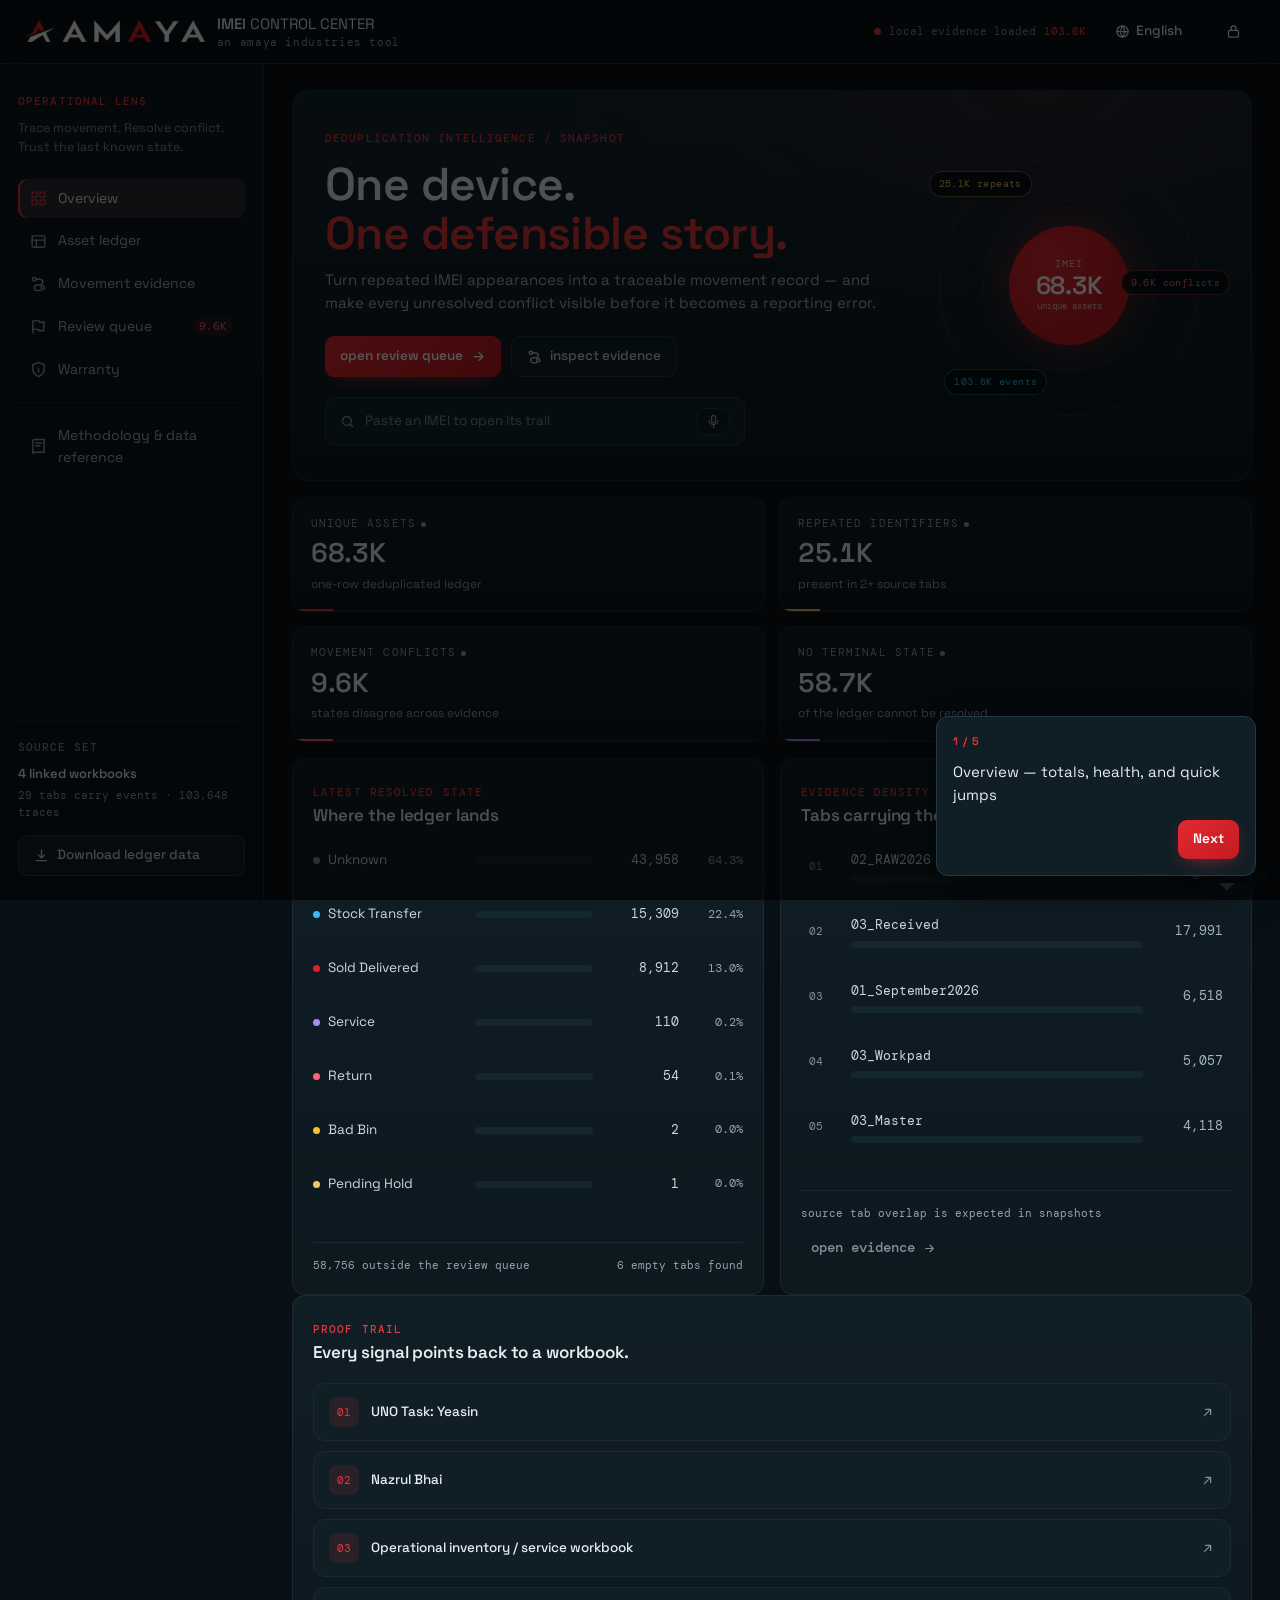
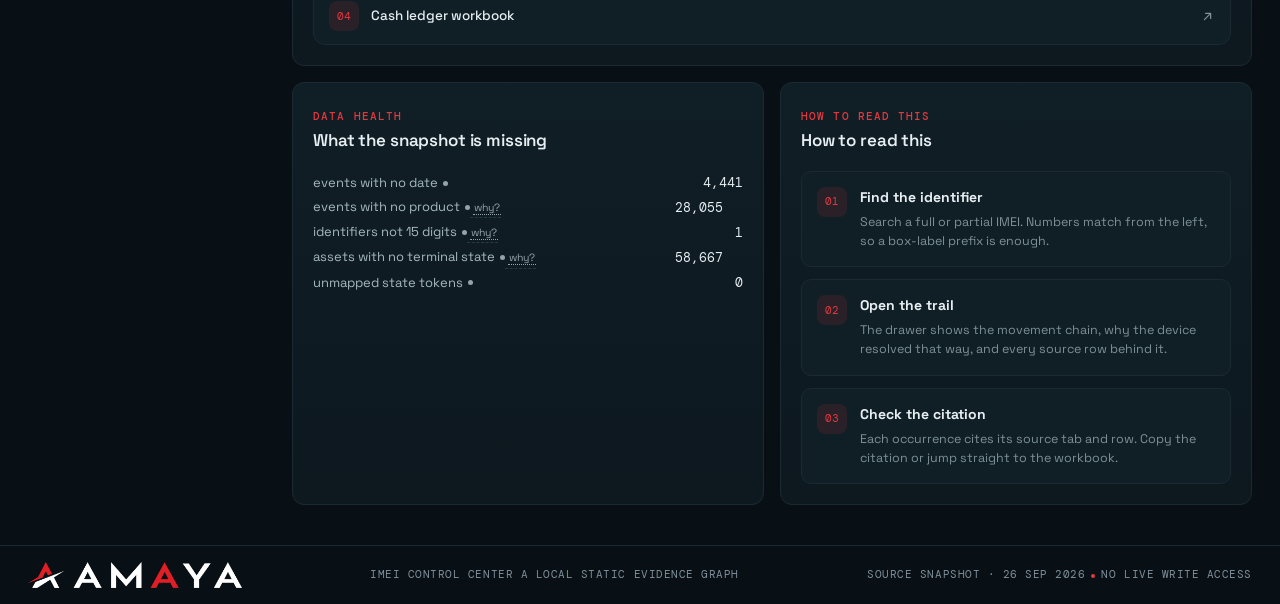
==== index.html @ cd780526 "IMEI Control Center web build (clean update)" ====
<!doctype html>
<html lang="en">
  <head>
    <!-- imei-csp: injected by scripts/inject-csp.mjs from server/header-policy.json.
         Present so hosts that cannot set response headers still enforce the policy.
         WEAKER than the header form: frame-ancestors, report-uri, sandbox are ignored in a meta tag. -->
    <meta http-equiv="Content-Security-Policy" content="default-src 'self'; img-src 'self' data:; style-src 'self' 'unsafe-inline'; script-src 'self'; connect-src 'self'; worker-src 'self'; base-uri 'none'; form-action 'none'" data-imei-csp />
    <meta charset="UTF-8" />
    <!-- No maximum-scale: pinning zoom blocks users who rely on magnification. -->
    <meta name="viewport" content="width=device-width, initial-scale=1.0" />
    <!-- The plate, not --bg: the OS chrome sits above the app, and a splash of
         the same colour as the page leaves the two regions indistinguishable. -->
    <meta name="theme-color" content="#0b0f14" />
    <meta
      name="description"
      content="AMAYA Industries IMEI Control Center: interactive IMEI deduplication, asset movement evidence, and conflict review."
    />
    <title>IMEI Control Center — AMAYA Industries</title>
    <!-- Installability (Windows/Edge/Chrome, Android/Chrome) and standalone display. -->
    <link rel="manifest" href="/manifest.webmanifest" />
    <link rel="icon" type="image/svg+xml" href="/icons/icon.svg" />
    <link rel="apple-touch-icon" href="/icons/icon-192.png" />
    <!-- Fonts are vendored, not fetched from a CDN: this app has to work with no
         network, and a request to fonts.googleapis.com on every load would tell a
         third party that a device-inventory tool was opened, and from where.
         Regenerate with `npm run fonts`. -->
    <link rel="preload" href="/fonts/space-grotesk-500-latin.woff2" as="font" type="font/woff2" crossorigin />
    <link rel="preload" href="/fonts/dm-mono-400-latin.woff2" as="font" type="font/woff2" crossorigin />
    <link rel="stylesheet" href="/fonts/fonts.css" />
    <script type="module" crossorigin src="/assets/index-DPmNGgo9.js"></script>
    <link rel="stylesheet" crossorigin href="/assets/index-P2bQqE--.css">
  </head>
  <body>
    <div id="root"></div>
  </body>
</html>
---- fonts/fonts.css ----
/* Vendored from Google Fonts by scripts/vendor-fonts.mjs. Do not edit by hand.
 * Only the latin and latin-ext subsets are kept; the source sheets also carry
 * cyrillic, greek and vietnamese cuts that this app has no text for.
 * Local so the PWA works offline and no third party sees a device-inventory
 * app being opened.
 */

@font-face {
  font-family: 'DM Mono';
  font-style: normal;
  font-weight: 400;
  font-display: swap;
  src: url('/fonts/dm-mono-400-latin-ext.woff2') format('woff2');
  unicode-range: U+0100-02BA, U+02BD-02C5, U+02C7-02CC, U+02CE-02D7, U+02DD-02FF, U+0304, U+0308, U+0329, U+1D00-1DBF, U+1E00-1E9F, U+1EF2-1EFF, U+2020, U+20A0-20AB, U+20AD-20C0, U+2113, U+2C60-2C7F, U+A720-A7FF;
}

@font-face {
  font-family: 'DM Mono';
  font-style: normal;
  font-weight: 400;
  font-display: swap;
  src: url('/fonts/dm-mono-400-latin.woff2') format('woff2');
  unicode-range: U+0000-00FF, U+0131, U+0152-0153, U+02BB-02BC, U+02C6, U+02DA, U+02DC, U+0304, U+0308, U+0329, U+2000-206F, U+20AC, U+2122, U+2191, U+2193, U+2212, U+2215, U+FEFF, U+FFFD;
}

@font-face {
  font-family: 'DM Mono';
  font-style: normal;
  font-weight: 500;
  font-display: swap;
  src: url('/fonts/dm-mono-500-latin-ext.woff2') format('woff2');
  unicode-range: U+0100-02BA, U+02BD-02C5, U+02C7-02CC, U+02CE-02D7, U+02DD-02FF, U+0304, U+0308, U+0329, U+1D00-1DBF, U+1E00-1E9F, U+1EF2-1EFF, U+2020, U+20A0-20AB, U+20AD-20C0, U+2113, U+2C60-2C7F, U+A720-A7FF;
}

@font-face {
  font-family: 'DM Mono';
  font-style: normal;
  font-weight: 500;
  font-display: swap;
  src: url('/fonts/dm-mono-500-latin.woff2') format('woff2');
  unicode-range: U+0000-00FF, U+0131, U+0152-0153, U+02BB-02BC, U+02C6, U+02DA, U+02DC, U+0304, U+0308, U+0329, U+2000-206F, U+20AC, U+2122, U+2191, U+2193, U+2212, U+2215, U+FEFF, U+FFFD;
}

@font-face {
  font-family: 'Space Grotesk';
  font-style: normal;
  font-weight: 400;
  font-display: swap;
  src: url('/fonts/space-grotesk-400-latin-ext.woff2') format('woff2');
  unicode-range: U+0100-02BA, U+02BD-02C5, U+02C7-02CC, U+02CE-02D7, U+02DD-02FF, U+0304, U+0308, U+0329, U+1D00-1DBF, U+1E00-1E9F, U+1EF2-1EFF, U+2020, U+20A0-20AB, U+20AD-20C0, U+2113, U+2C60-2C7F, U+A720-A7FF;
}

@font-face {
  font-family: 'Space Grotesk';
  font-style: normal;
  font-weight: 400;
  font-display: swap;
  src: url('/fonts/space-grotesk-400-latin.woff2') format('woff2');
  unicode-range: U+0000-00FF, U+0131, U+0152-0153, U+02BB-02BC, U+02C6, U+02DA, U+02DC, U+0304, U+0308, U+0329, U+2000-206F, U+20AC, U+2122, U+2191, U+2193, U+2212, U+2215, U+FEFF, U+FFFD;
}

@font-face {
  font-family: 'Space Grotesk';
  font-style: normal;
  font-weight: 500;
  font-display: swap;
  src: url('/fonts/space-grotesk-500-latin-ext.woff2') format('woff2');
  unicode-range: U+0100-02BA, U+02BD-02C5, U+02C7-02CC, U+02CE-02D7, U+02DD-02FF, U+0304, U+0308, U+0329, U+1D00-1DBF, U+1E00-1E9F, U+1EF2-1EFF, U+2020, U+20A0-20AB, U+20AD-20C0, U+2113, U+2C60-2C7F, U+A720-A7FF;
}

@font-face {
  font-family: 'Space Grotesk';
  font-style: normal;
  font-weight: 500;
  font-display: swap;
  src: url('/fonts/space-grotesk-500-latin.woff2') format('woff2');
  unicode-range: U+0000-00FF, U+0131, U+0152-0153, U+02BB-02BC, U+02C6, U+02DA, U+02DC, U+0304, U+0308, U+0329, U+2000-206F, U+20AC, U+2122, U+2191, U+2193, U+2212, U+2215, U+FEFF, U+FFFD;
}

@font-face {
  font-family: 'Space Grotesk';
  font-style: normal;
  font-weight: 600;
  font-display: swap;
  src: url('/fonts/space-grotesk-600-latin-ext.woff2') format('woff2');
  unicode-range: U+0100-02BA, U+02BD-02C5, U+02C7-02CC, U+02CE-02D7, U+02DD-02FF, U+0304, U+0308, U+0329, U+1D00-1DBF, U+1E00-1E9F, U+1EF2-1EFF, U+2020, U+20A0-20AB, U+20AD-20C0, U+2113, U+2C60-2C7F, U+A720-A7FF;
}

@font-face {
  font-family: 'Space Grotesk';
  font-style: normal;
  font-weight: 600;
  font-display: swap;
  src: url('/fonts/space-grotesk-600-latin.woff2') format('woff2');
  unicode-range: U+0000-00FF, U+0131, U+0152-0153, U+02BB-02BC, U+02C6, U+02DA, U+02DC, U+0304, U+0308, U+0329, U+2000-206F, U+20AC, U+2122, U+2191, U+2193, U+2212, U+2215, U+FEFF, U+FFFD;
}

@font-face {
  font-family: 'Space Grotesk';
  font-style: normal;
  font-weight: 700;
  font-display: swap;
  src: url('/fonts/space-grotesk-700-latin-ext.woff2') format('woff2');
  unicode-range: U+0100-02BA, U+02BD-02C5, U+02C7-02CC, U+02CE-02D7, U+02DD-02FF, U+0304, U+0308, U+0329, U+1D00-1DBF, U+1E00-1E9F, U+1EF2-1EFF, U+2020, U+20A0-20AB, U+20AD-20C0, U+2113, U+2C60-2C7F, U+A720-A7FF;
}

@font-face {
  font-family: 'Space Grotesk';
  font-style: normal;
  font-weight: 700;
  font-display: swap;
  src: url('/fonts/space-grotesk-700-latin.woff2') format('woff2');
  unicode-range: U+0000-00FF, U+0131, U+0152-0153, U+02BB-02BC, U+02C6, U+02DA, U+02DC, U+0304, U+0308, U+0329, U+2000-206F, U+20AC, U+2122, U+2191, U+2193, U+2212, U+2215, U+FEFF, U+FFFD;
}
---- assets/index-P2bQqE--.css ----
:root{--bg: #081015;--bg-deep: #040c10;--surface: #0d181f;--surface-2: #101e25;--surface-3: #12262f;--surface-4: #142731;--surface-5: #182932;--line: #263a43;--line-soft: #1b2a32;--accent: #e4383f;--accent-fill: #e32a32;--accent-fill-deep: #c31a21;--on-accent: #ffffff;--accent-2: #38bdf8;--amber: #e9c966;--amber-hot: #fbbf24;--coral: #fb6474;--coral-soft: #e6959b;--violet: #a78bfa;--text: #e7eef2;--text-2: #cbd8de;--text-3: #a5b8c0;--text-4: #7d9098;--text-5: #93a3ad;--text-6: #7f8f9b;--radius: 12px;--radius-sm: 6px;--radius-xs: 4px;--font-sans: "Space Grotesk", ui-sans-serif, system-ui, sans-serif;--font-mono: "DM Mono", ui-monospace, "SF Mono", Menlo, Consolas, monospace;--shadow: 0 18px 50px -12px rgb(0 0 0 / .7);--ease: cubic-bezier(.4, 0, .2, 1)}*,*:before,*:after{box-sizing:border-box;border:0 solid;margin:0;padding:0}html{-webkit-text-size-adjust:100%;color-scheme:dark}body{min-height:100vh;background:var(--bg);color:var(--text);font-family:var(--font-sans);font-size:15px;line-height:1.55;-webkit-font-smoothing:antialiased;-webkit-tap-highlight-color:transparent}button{font:inherit;color:inherit;background:none;cursor:pointer}input,select{font:inherit;color:inherit}a{color:inherit;text-decoration:none}h1,h2,h3{font-weight:600;letter-spacing:-.008em}ul,ol{list-style:none}::selection{background:color-mix(in oklab,var(--accent) 35%,transparent)}::-webkit-scrollbar{width:10px;height:10px}::-webkit-scrollbar-track{background:var(--bg-deep)}::-webkit-scrollbar-thumb{background:var(--line);border-radius:99px;border:2px solid var(--bg-deep)}::-webkit-scrollbar-thumb:hover{background:var(--text-6)}:focus-visible{outline:2px solid var(--accent);outline-offset:2px;border-radius:var(--radius-xs)}.eyebrow{font-family:var(--font-mono);font-size:11px;font-weight:500;letter-spacing:.1em;text-transform:uppercase;color:var(--accent)}.section-title{font-size:17px;font-weight:600;letter-spacing:-.008em}.mono{font-family:var(--font-mono);font-variant-numeric:tabular-nums}.num{font-family:var(--font-sans);font-weight:600;letter-spacing:-.012em;font-variant-numeric:tabular-nums}.muted{color:var(--text-4)}.dim{color:var(--text-5)}.sr-only{position:absolute;width:1px;height:1px;padding:0;margin:-1px;overflow:hidden;clip:rect(0,0,0,0);white-space:nowrap;border:0}.app-shell{display:grid;grid-template-columns:264px minmax(0,1fr);grid-template-rows:auto minmax(0,1fr) auto;grid-template-areas:"top top" "side main" "foot foot";min-height:100vh}.topbar{grid-area:top;position:sticky;top:0;z-index:40;display:flex;align-items:center;justify-content:space-between;gap:16px;height:64px;padding:0 24px;background:color-mix(in oklab,var(--bg) 88%,transparent);-webkit-backdrop-filter:blur(14px);backdrop-filter:blur(14px);border-bottom:1px solid var(--line-soft)}.brand{display:flex;align-items:center;gap:12px;text-align:left;min-width:0}.brand-logo{display:block;flex:none;height:22px;width:auto;aspect-ratio:822 / 100;object-fit:contain}.brand-text{min-width:0}.brand b{font-weight:600;letter-spacing:.01em;font-size:15px}.brand small{display:block;font-family:var(--font-mono);font-size:10.5px;letter-spacing:.06em;color:var(--text-5);text-transform:lowercase}.topbar-right{display:flex;align-items:center;gap:14px}.data-health{display:inline-flex;align-items:center;gap:8px;font-family:var(--font-mono);font-size:11px;color:var(--text-4);white-space:nowrap}.data-health b{color:var(--accent);font-weight:500}.pulse{width:7px;height:7px;border-radius:99px;background:var(--accent);box-shadow:0 0 color-mix(in oklab,var(--accent) 70%,transparent);animation:pulse 2s var(--ease) infinite}@keyframes pulse{0%{box-shadow:0 0 color-mix(in oklab,var(--accent) 60%,transparent)}70%{box-shadow:0 0 0 8px transparent}to{box-shadow:0 0 0 0 transparent}}.mobile-menu{display:none;place-items:center;width:38px;height:38px;border-radius:10px;border:1px solid var(--line);color:var(--text-2)}.sidebar{grid-area:side;display:flex;flex-direction:column;gap:22px;padding:24px 18px;border-right:1px solid var(--line-soft);background:linear-gradient(180deg,var(--surface) 0%,color-mix(in oklab,var(--bg) 60%,var(--surface)) 100%);position:sticky;top:64px;height:calc(100vh - 64px);overflow-y:auto}.sidebar-intro p{margin-top:8px;font-size:12.5px;line-height:1.5;color:var(--text-4)}.nav{display:flex;flex-direction:column;gap:3px}.nav-item{display:flex;align-items:center;gap:11px;width:100%;padding:9px 12px;border-radius:9px;color:var(--text-3);font-size:14px;text-align:left;transition:background .15s var(--ease),color .15s var(--ease)}.nav-item:hover{background:var(--surface-3);color:var(--text)}.nav-item.active{background:color-mix(in oklab,var(--accent) 12%,var(--surface-3));color:var(--text);box-shadow:inset 2px 0 0 var(--accent)}.nav-item svg{flex:none;color:var(--text-5)}.nav-item.active svg{color:var(--accent)}.nav-item em{margin-left:auto;font-family:var(--font-mono);font-style:normal;font-size:11px;color:var(--coral);background:color-mix(in oklab,var(--coral) 16%,var(--bg-deep));padding:1px 6px;border-radius:99px}.sidebar-bottom{margin-top:auto;display:flex;flex-direction:column;gap:14px;padding-top:18px;border-top:1px solid var(--line-soft)}.sidebar-bottom h4{font-family:var(--font-mono);font-size:10.5px;font-weight:500;letter-spacing:.1em;text-transform:uppercase;color:var(--text-6);margin-bottom:8px}.sidebar-bottom strong{display:block;font-size:13px;font-weight:600}.sidebar-bottom p{font-family:var(--font-mono);font-size:11px;color:var(--text-5);margin-top:3px}.main{grid-area:main;min-width:0;padding:26px 28px 40px}.app-footer{grid-area:foot;display:flex;flex-wrap:wrap;gap:6px 18px;align-items:center;justify-content:space-between;padding:16px 28px;border-top:1px solid var(--line-soft);font-family:var(--font-mono);font-size:10.5px;letter-spacing:.05em;text-transform:uppercase;color:var(--text-6)}.footer-logo{display:block;flex:none;height:26px;width:auto;aspect-ratio:822 / 100;object-fit:contain}.footer-line{white-space:nowrap}.footer-dim{color:var(--text-6)}.footer-dot{display:inline-block;width:4px;height:4px;border-radius:99px;background:var(--accent);margin:0 6px;vertical-align:middle}.panel{background:linear-gradient(180deg,var(--surface-2),var(--surface));border:1px solid var(--line-soft);border-radius:var(--radius);padding:20px}.panel-heading{display:flex;align-items:flex-start;justify-content:space-between;gap:16px;margin-bottom:18px}.panel-foot{display:flex;flex-wrap:wrap;align-items:center;justify-content:space-between;gap:10px;margin-top:18px;padding-top:14px;border-top:1px solid var(--line-soft);font-family:var(--font-mono);font-size:11px;color:var(--text-5)}.btn{display:inline-flex;align-items:center;gap:8px;padding:9px 15px;border-radius:9px;font-size:13.5px;font-weight:500;white-space:nowrap;transition:all .15s var(--ease)}.btn-primary{background:linear-gradient(140deg,var(--accent-fill),var(--accent-fill-deep));color:var(--on-accent);font-weight:600;box-shadow:0 6px 20px -8px color-mix(in oklab,var(--accent) 70%,transparent)}.btn-primary:hover{filter:brightness(1.08);transform:translateY(-1px)}.btn-outline{border:1px solid var(--line);background:color-mix(in oklab,var(--surface-3) 70%,transparent);color:var(--text-2)}.btn-outline:hover{border-color:color-mix(in oklab,var(--accent) 45%,var(--line));color:var(--text)}.btn-quiet{color:var(--text-4);padding:6px 10px}.btn-quiet:hover{color:var(--accent);background:var(--surface-3)}.btn:disabled{opacity:.4;cursor:not-allowed;transform:none}.icon-button{display:grid;place-items:center;width:32px;height:32px;border-radius:8px;border:1px solid var(--line-soft);color:var(--text-4);transition:all .15s var(--ease)}.icon-button:hover{color:var(--accent);border-color:var(--line);background:var(--surface-3)}.status-badge{--badge-color: var(--text-4);display:inline-flex;align-items:center;gap:6px;padding:3px 9px;border-radius:99px;font-size:12px;font-weight:500;color:var(--badge-color);background:color-mix(in oklab,var(--badge-color) 13%,transparent);border:1px solid color-mix(in oklab,var(--badge-color) 26%,transparent);white-space:nowrap}.status-badge i{width:6px;height:6px;border-radius:99px;background:currentColor;flex:none}.status-small{font-size:11px;padding:2px 7px}.flag{display:inline-flex;align-items:center;gap:5px;padding:2px 7px;border-radius:var(--radius-xs);font-family:var(--font-mono);font-size:10px;letter-spacing:.06em;text-transform:uppercase;white-space:nowrap}.flag-clean{color:var(--accent);background:color-mix(in oklab,var(--accent) 12%,transparent)}.flag-conflict{color:var(--coral);background:color-mix(in oklab,var(--coral) 14%,transparent)}.flag-review{color:var(--amber);background:color-mix(in oklab,var(--amber) 14%,transparent)}.flag-undated{color:var(--text-5);background:color-mix(in oklab,var(--text-5) 14%,transparent)}.hero-panel{position:relative;display:grid;grid-template-columns:minmax(0,1fr) 300px;gap:30px;align-items:center;padding:34px 32px;border:1px solid var(--line-soft);border-radius:16px;background:radial-gradient(700px 300px at 78% 0%,color-mix(in oklab,var(--accent) 11%,transparent),transparent 70%),linear-gradient(180deg,var(--surface-3),var(--surface));overflow:hidden}.hero-copy h1{margin:12px 0 10px;font-size:clamp(30px,4.4vw,46px);line-height:1.06;font-weight:600;letter-spacing:-.012em}.hero-copy h1 em{display:block;font-style:normal;color:var(--accent)}.hero-copy p{max-width:56ch;color:var(--text-3);font-size:15px}.hero-actions{display:flex;flex-wrap:wrap;gap:10px;margin-top:22px}.hero-orbit{position:relative;display:grid;place-items:center;width:100%;max-width:260px;aspect-ratio:1;margin-inline:auto}.orbit-ring{position:absolute;border:1px solid color-mix(in oklab,var(--accent) 22%,transparent);border-radius:50%}.ring-one{inset:0}.ring-two{inset:17%;border-style:dashed;border-color:color-mix(in oklab,var(--accent-2) 20%,transparent);animation:spin 44s linear infinite}.ring-three{inset:33%;border-color:color-mix(in oklab,var(--accent) 32%,transparent)}@keyframes spin{to{transform:rotate(360deg)}}.orbit-core{position:relative;display:grid;place-items:center;align-content:center;gap:2px;width:46%;aspect-ratio:1;border-radius:50%;background:radial-gradient(circle at 32% 28%,var(--accent-fill),var(--accent-fill-deep) 70%);color:var(--on-accent);text-align:center;box-shadow:0 0 46px -6px color-mix(in oklab,var(--accent) 62%,transparent)}.orbit-core span{font-family:var(--font-mono);font-size:9.5px;letter-spacing:.12em;opacity:.75}.orbit-core b{font-size:clamp(19px,2.4vw,25px);font-weight:600;letter-spacing:-.012em;line-height:1}.orbit-core i{font-family:var(--font-mono);font-style:normal;font-size:9px;opacity:.7}.orbit-tag{position:absolute;padding:4px 9px;border-radius:99px;font-family:var(--font-mono);font-size:10px;letter-spacing:.04em;background:color-mix(in oklab,var(--bg-deep) 80%,transparent);border:1px solid var(--line);color:var(--text-3);-webkit-backdrop-filter:blur(6px);backdrop-filter:blur(6px);white-space:nowrap}.tag-a{top:6%;left:-4%;border-color:color-mix(in oklab,var(--amber) 40%,transparent);color:var(--amber)}.tag-b{top:44%;right:-12%;border-color:color-mix(in oklab,var(--coral) 40%,transparent);color:var(--coral)}.tag-c{bottom:8%;left:2%;border-color:color-mix(in oklab,var(--accent-2) 40%,transparent);color:var(--accent-2)}.metric-grid{display:grid;grid-template-columns:repeat(2,minmax(0,1fr));gap:14px;margin:16px 0}@media(min-width:1400px){.metric-grid{grid-template-columns:repeat(4,minmax(0,1fr))}}.metric{position:relative;display:flex;flex-direction:column;gap:5px;padding:18px;text-align:left;border-radius:var(--radius);border:1px solid var(--line-soft);background:linear-gradient(180deg,var(--surface-2),var(--surface));overflow:hidden;transition:all .16s var(--ease)}.metric:after{content:"";position:absolute;left:0;bottom:0;height:2px;width:40px;background:var(--accent);transition:width .2s var(--ease)}.metric:hover{border-color:var(--line);transform:translateY(-2px)}.metric:hover:after{width:100%}.metric-amber:after{background:var(--amber)}.metric-coral:after{background:var(--coral)}.metric-violet:after{background:var(--violet)}.metric-label{font-family:var(--font-mono);font-size:10.5px;letter-spacing:.1em;text-transform:uppercase;color:var(--text-5)}.metric strong{font-size:27px;font-weight:600;letter-spacing:-.012em;line-height:1.2;font-variant-numeric:tabular-nums}.metric-detail{font-size:12px;color:var(--text-5)}.state-row{display:grid;grid-template-columns:150px minmax(0,1fr) 74px 52px;align-items:center;gap:12px;padding:7px 0;width:100%;text-align:left;border-radius:var(--radius-sm);transition:background .14s var(--ease)}.state-row:hover{background:var(--surface-3)}.state-name{display:flex;align-items:center;gap:8px;font-size:13.5px;color:var(--text-2)}.bar-track{height:7px;border-radius:99px;background:var(--surface-4);overflow:hidden}.bar-fill{height:100%;border-radius:99px;transition:width .45s var(--ease)}.bar-count{font-family:var(--font-mono);font-size:12.5px;text-align:right;color:var(--text-2);font-variant-numeric:tabular-nums}.bar-pct{font-family:var(--font-mono);font-size:11.5px;text-align:right;color:var(--text-5);font-variant-numeric:tabular-nums}.tab-row{display:grid;grid-template-columns:30px minmax(0,1fr) 68px;align-items:center;gap:12px;width:100%;padding:8px;border-radius:var(--radius-sm);text-align:left;transition:background .14s var(--ease)}.tab-row:hover{background:var(--surface-3)}.tab-index{font-family:var(--font-mono);font-size:11px;color:var(--text-6)}.tab-name{font-family:var(--font-mono);font-size:13px;color:var(--text-2);overflow:hidden;text-overflow:ellipsis;white-space:nowrap}.tab-count{font-family:var(--font-mono);font-size:12.5px;text-align:right;color:var(--text-3);font-variant-numeric:tabular-nums}.proof-list{display:grid;gap:10px}.proof-link{display:flex;align-items:center;gap:12px;padding:13px 15px;border-radius:var(--radius);border:1px solid var(--line-soft);background:var(--surface-2);transition:all .15s var(--ease)}.proof-link:hover{border-color:color-mix(in oklab,var(--accent) 40%,var(--line));transform:translateY(-1px)}.proof-index{display:grid;place-items:center;width:30px;height:30px;flex:none;border-radius:8px;font-family:var(--font-mono);font-size:11px;color:var(--accent);background:color-mix(in oklab,var(--accent) 12%,transparent)}.proof-link b{font-weight:500;font-size:13.5px}.proof-link svg{margin-left:auto;color:var(--text-6);flex:none}.proof-link:hover svg{color:var(--accent)}.search-box{position:relative;display:flex;align-items:center;gap:10px;padding:10px 14px;border-radius:10px;border:1px solid var(--line);background:var(--surface-3);transition:border-color .15s var(--ease)}.search-box:focus-within{border-color:color-mix(in oklab,var(--accent) 55%,var(--line));box-shadow:0 0 0 3px color-mix(in oklab,var(--accent) 12%,transparent)}.search-box svg{color:var(--text-5);flex:none}.search-box input{flex:1;min-width:0;background:none;border:none;outline:none;font-family:var(--font-mono);font-size:13.5px;letter-spacing:.04em}.search-box input::placeholder{color:var(--text-6);font-family:var(--font-sans);letter-spacing:0}.search-hint{font-family:var(--font-mono);font-size:10.5px;color:var(--text-6);white-space:nowrap}.filterbar{display:flex;flex-wrap:wrap;align-items:center;gap:8px;margin-top:12px}.toggle-filter{padding:6px 12px;border-radius:99px;border:1px solid var(--line-soft);background:var(--surface-2);font-size:12.5px;color:var(--text-4);transition:all .14s var(--ease)}.toggle-filter:hover{color:var(--text-2);border-color:var(--line)}.toggle-filter.selected{border-color:color-mix(in oklab,var(--accent) 50%,transparent);background:color-mix(in oklab,var(--accent) 12%,transparent);color:var(--accent)}.filter-select{padding:6px 10px;border-radius:99px;border:1px solid var(--line-soft);background:var(--surface-2);font-size:12.5px;color:var(--text-3);outline:none}.table-shell{border:1px solid var(--line-soft);border-radius:var(--radius);overflow:hidden;background:var(--surface)}.table-caption{display:flex;flex-wrap:wrap;align-items:center;justify-content:space-between;gap:10px;padding:14px 16px;border-bottom:1px solid var(--line-soft);background:var(--surface-2)}.table-caption b{font-size:14px;font-weight:600}.table-meta{font-family:var(--font-mono);font-size:11.5px;color:var(--text-5)}.table-scroll{max-height:620px;overflow:auto}table.data-table{width:100%;border-collapse:collapse;font-size:13px}.data-table thead th{position:sticky;top:0;z-index:2;padding:10px 14px;text-align:left;font-family:var(--font-mono);font-size:10.5px;font-weight:500;letter-spacing:.09em;text-transform:uppercase;color:var(--text-5);background:var(--surface-3);border-bottom:1px solid var(--line);white-space:nowrap}.data-table tbody tr{border-bottom:1px solid var(--line-soft);cursor:pointer;transition:background .12s var(--ease)}.data-table tbody tr:last-child{border-bottom:none}.data-table tbody tr:hover{background:var(--surface-3)}.data-table td{padding:10px 14px;vertical-align:middle;color:var(--text-3)}.imei-cell{font-family:var(--font-mono);font-size:12.5px;letter-spacing:.02em;white-space:nowrap}.imei-btn{font:inherit;letter-spacing:inherit;color:var(--accent);padding:2px 0;border-radius:var(--radius-xs)}.imei-btn:hover{text-decoration:underline;text-underline-offset:3px}.row-arrow{color:var(--text-6);transition:transform .15s var(--ease),color .15s var(--ease)}tr:hover .row-arrow{color:var(--accent);transform:translate(3px)}.empty-row td{padding:48px 20px;text-align:center}.empty-state b{display:block;font-size:15px;color:var(--text-2);margin-bottom:6px}.empty-state p{font-size:13px;color:var(--text-5);max-width:44ch;margin-inline:auto}.evidence-layout{display:grid;grid-template-columns:minmax(280px,340px) minmax(0,1fr);gap:18px;align-items:start}.evidence-results{max-height:560px;overflow-y:auto;padding:6px}.evidence-result{display:flex;align-items:center;gap:12px;width:100%;padding:10px 12px;border-radius:9px;text-align:left;transition:background .13s var(--ease)}.evidence-result:hover{background:var(--surface-3)}.evidence-result.selected{background:color-mix(in oklab,var(--accent) 11%,var(--surface-3));box-shadow:inset 2px 0 0 var(--accent)}.result-id{font-family:var(--font-mono);font-size:12.5px;color:var(--text-2)}.evidence-result.selected .result-id{color:var(--accent)}.result-meta{margin-left:auto;font-family:var(--font-mono);font-size:10.5px;color:var(--text-6);white-space:nowrap}.result-pill{display:inline-flex;align-items:center;gap:5px;padding:2px 7px;border-radius:var(--radius-xs);font-family:var(--font-mono);font-size:9.5px;letter-spacing:.05em;text-transform:uppercase}.evidence-summary{display:grid;grid-template-columns:repeat(auto-fit,minmax(120px,1fr));gap:12px;margin-bottom:18px;padding-bottom:18px;border-bottom:1px solid var(--line-soft)}.summary-cell span{display:block;font-family:var(--font-mono);font-size:10px;letter-spacing:.09em;text-transform:uppercase;color:var(--text-6);margin-bottom:3px}.summary-cell b{font-size:17px;font-weight:600;letter-spacing:-.008em}.source-strip{display:flex;flex-wrap:wrap;gap:6px}.source-chip{display:inline-flex;align-items:center;gap:6px;padding:4px 9px;border-radius:99px;border:1px solid var(--line-soft);background:var(--surface-3);font-family:var(--font-mono);font-size:11px;color:var(--text-3);transition:all .14s var(--ease)}.source-chip:hover{border-color:color-mix(in oklab,var(--accent) 45%,var(--line));color:var(--accent)}.source-chip span{color:var(--text-6)}.timeline{position:relative;display:flex;flex-direction:column;gap:2px;padding-left:26px}.timeline:before{content:"";position:absolute;left:7px;top:8px;bottom:8px;width:1px;background:linear-gradient(180deg,transparent,var(--line) 8%,var(--line) 92%,transparent)}.timeline-item{position:relative;display:grid;grid-template-columns:minmax(0,1fr) auto;gap:14px;padding:12px 14px;border-radius:10px;border:1px solid transparent;text-align:left;width:100%;transition:all .14s var(--ease)}.timeline-item:hover{background:var(--surface-3);border-color:var(--line-soft)}.timeline-item.is-undated{background:color-mix(in oklab,var(--coral) 5%,transparent)}.timeline-item.is-disagree{background:color-mix(in oklab,var(--amber) 6%,transparent)}.timeline-dot{position:absolute;left:-23px;top:17px;width:9px;height:9px;border-radius:50%;background:var(--bg);border:2px solid var(--text-6)}.timeline-dot.teal{border-color:var(--accent)}.timeline-dot.amber{border-color:var(--amber)}.timeline-dot.coral{border-color:var(--coral)}.timeline-dot.cyan{border-color:var(--accent-2)}.timeline-copy{min-width:0}.timeline-head{display:flex;flex-wrap:wrap;align-items:center;gap:8px;margin-bottom:5px}.timeline-date{font-family:var(--font-mono);font-size:12.5px;color:var(--text);font-variant-numeric:tabular-nums}.timeline-date.unknown{color:var(--coral)}.timeline-tab{font-family:var(--font-mono);font-size:11.5px;color:var(--accent-2)}.timeline-states{display:flex;flex-wrap:wrap;gap:5px;margin-bottom:5px}.timeline-model{font-size:12.5px;color:var(--text-5);overflow:hidden;text-overflow:ellipsis}.timeline-note{margin-top:6px;font-size:11.5px;color:var(--amber);display:flex;align-items:center;gap:6px}.timeline-aside{display:flex;flex-direction:column;align-items:flex-end;gap:5px;flex:none}.drawer-backdrop{position:fixed;inset:0;z-index:60;background:color-mix(in oklab,var(--bg-deep) 72%,transparent);-webkit-backdrop-filter:blur(3px);backdrop-filter:blur(3px);animation:fade .16s var(--ease)}@keyframes fade{0%{opacity:0}}.drawer{position:fixed;top:0;right:0;z-index:61;display:flex;flex-direction:column;width:min(620px,100vw);height:100vh;background:linear-gradient(180deg,var(--surface-2),var(--surface) 40%);border-left:1px solid var(--line);box-shadow:var(--shadow);animation:slide-in .22s var(--ease)}@keyframes slide-in{0%{transform:translate(24px);opacity:0}}.drawer-top{display:flex;align-items:flex-start;justify-content:space-between;gap:14px;padding:20px 22px 16px;border-bottom:1px solid var(--line-soft)}.drawer-title{display:flex;align-items:center;gap:10px;flex-wrap:wrap}.drawer-title h2{font-family:var(--font-mono);font-size:19px;font-weight:500;letter-spacing:.01em;color:var(--accent)}.drawer-sub{margin-top:6px;font-size:12.5px;color:var(--text-4)}.drawer-actions{display:flex;align-items:center;gap:6px;flex:none}.drawer-body{flex:1;overflow-y:auto;padding:20px 22px 40px}.drawer-section{margin-bottom:26px}.drawer-section>.eyebrow{display:block;margin-bottom:12px}.drawer-metrics{display:grid;grid-template-columns:repeat(auto-fit,minmax(94px,1fr));gap:10px}.drawer-metric{padding:12px 13px;border-radius:10px;border:1px solid var(--line-soft);background:var(--surface-3)}.drawer-metric span{display:block;font-family:var(--font-mono);font-size:9.5px;letter-spacing:.08em;text-transform:uppercase;color:var(--text-6);margin-bottom:3px}.drawer-metric b{font-size:16px;font-weight:600;letter-spacing:-.008em}.chain{display:flex;flex-wrap:wrap;align-items:center;gap:6px}.chain-node{padding:4px 10px;border-radius:99px;font-size:12px;font-weight:500;background:color-mix(in oklab,var(--accent) 10%,var(--surface-3));border:1px solid color-mix(in oklab,var(--accent) 22%,transparent);color:var(--text-2)}.chain-node.terminal{background:color-mix(in oklab,var(--accent-2) 10%,var(--surface-3));border-color:color-mix(in oklab,var(--accent-2) 26%,transparent);color:var(--text)}.chain-node.blocked{background:color-mix(in oklab,var(--coral) 10%,var(--surface-3));border-color:color-mix(in oklab,var(--coral) 26%,transparent);color:var(--text-2)}.chain-arrow{color:var(--text-6);font-size:12px}.interpretation-note{display:flex;gap:11px;padding:13px 15px;border-radius:10px;border:1px solid color-mix(in oklab,var(--amber) 22%,transparent);background:color-mix(in oklab,var(--amber) 7%,transparent);font-size:12.5px;line-height:1.5;color:var(--text-2)}.interpretation-note svg{flex:none;color:var(--amber);margin-top:1px}.interpretation-note.coral{border-color:color-mix(in oklab,var(--coral) 24%,transparent);background:color-mix(in oklab,var(--coral) 7%,transparent)}.interpretation-note.coral svg{color:var(--coral)}.interpretation-note.teal{border-color:color-mix(in oklab,var(--accent) 24%,transparent);background:color-mix(in oklab,var(--accent) 7%,transparent)}.interpretation-note.teal svg{color:var(--accent)}.interpretation-note b{color:var(--text)}.dashboard-grid{display:grid;grid-template-columns:repeat(auto-fit,minmax(340px,1fr));gap:16px;margin-top:16px}.method-grid{display:grid;grid-template-columns:minmax(0,1.5fr) minmax(0,1fr);gap:16px;align-items:start}.method-steps{display:grid;gap:12px;counter-reset:step}.method-step{display:grid;grid-template-columns:30px minmax(0,1fr);gap:13px;padding:15px;border-radius:10px;border:1px solid var(--line-soft);background:var(--surface-2)}.method-step:before{counter-increment:step;content:counter(step,decimal-leading-zero);display:grid;place-items:center;width:30px;height:30px;border-radius:8px;font-family:var(--font-mono);font-size:11px;color:var(--accent);background:color-mix(in oklab,var(--accent) 12%,transparent)}.method-step b{display:block;font-size:14px;margin-bottom:4px}.method-step p{font-size:12.5px;color:var(--text-4);line-height:1.55}.kv{display:grid;grid-template-columns:minmax(0,auto) minmax(0,1fr);gap:7px 16px;font-size:12.5px}.kv dt{color:var(--text-5)}.kv dd{font-family:var(--font-mono);color:var(--text-2);text-align:right}.view-head{margin-bottom:18px}.view-head h1{margin:8px 0 6px;font-size:25px;letter-spacing:-.012em}.view-head p{max-width:68ch;font-size:14px;color:var(--text-4)}.load-screen{display:grid;place-items:center;min-height:100vh;gap:18px;text-align:center;padding:30px}.loader-mark{width:46px;height:46px;border-radius:13px;background:linear-gradient(150deg,var(--accent-fill),var(--accent-fill-deep));display:grid;place-items:center;color:var(--bg-deep);animation:breathe 1.9s var(--ease) infinite}@keyframes breathe{0%,to{transform:scale(1);box-shadow:0 0 color-mix(in oklab,var(--accent) 40%,transparent)}50%{transform:scale(1.06);box-shadow:0 0 0 14px transparent}}.load-screen b{font-size:15px;font-weight:600}.load-screen p{font-family:var(--font-mono);font-size:12px;color:var(--text-5)}.load-bar{width:min(320px,70vw);height:3px;border-radius:99px;background:var(--surface-4);overflow:hidden}.load-bar i{display:block;height:100%;background:linear-gradient(90deg,var(--accent),var(--accent-2));transition:width .3s var(--ease)}.load-error{max-width:46ch;color:var(--coral);font-size:13px}@media(max-width:1200px){.hero-panel{grid-template-columns:minmax(0,1fr)}.hero-orbit{max-width:200px}.method-grid,.evidence-layout{grid-template-columns:minmax(0,1fr)}.evidence-results{max-height:300px}}@media(max-width:860px){.app-shell{grid-template-columns:minmax(0,1fr);grid-template-areas:"top" "main" "foot"}.mobile-menu{display:grid}.sidebar{position:fixed;top:64px;left:0;z-index:50;width:272px;transform:translate(-102%);transition:transform .22s var(--ease);box-shadow:var(--shadow)}.sidebar.sidebar-open{transform:none}.topbar{padding:0 16px;gap:10px}.brand small,.data-health{display:none}.main{padding:20px 16px 32px}.app-footer{padding:14px 16px}.hero-panel{padding:24px 20px}.dashboard-grid,.metric-grid{grid-template-columns:minmax(0,1fr)}.state-row{grid-template-columns:104px minmax(0,1fr) 58px}.bar-pct{display:none}.drawer{width:100vw}.drawer-body{padding:16px 16px 40px}}@media(prefers-reduced-motion:reduce){*,*:before,*:after{animation-duration:.01ms!important;animation-iteration-count:1!important;transition-duration:.01ms!important}}.app-shell[data-factor=phone]{grid-template-columns:minmax(0,1fr);grid-template-areas:"top" "main" "foot";padding-bottom:calc(64px + env(safe-area-inset-bottom,0px))}.app-shell[data-factor=tablet]{grid-template-columns:76px minmax(0,1fr)}.app-shell[data-factor=tablet] .sidebar-intro,.app-shell[data-factor=tablet] .sidebar-bottom,.app-shell[data-factor=tablet] .nav-item span:not(.sr-only){display:none}.app-shell[data-factor=tablet] .nav-item{justify-content:center;padding:12px 0}.app-shell[data-factor=tablet] .nav-item em{position:absolute;top:4px;right:8px;margin:0;font-size:9px}.app-shell[data-factor=phone] .sidebar{position:fixed;inset:0 auto 0 0;width:min(300px,86vw);z-index:60;transform:translate(-102%);transition:transform .24s var(--ease);box-shadow:var(--shadow);padding-bottom:calc(16px + env(safe-area-inset-bottom,0px))}.app-shell[data-factor=phone] .sidebar.sidebar-open{transform:translate(0)}body.nav-open:after{content:"";position:fixed;inset:0;background:#0000008c;z-index:55}.tabbar{position:fixed;left:0;right:0;bottom:0;z-index:50;display:grid;grid-template-columns:repeat(5,1fr);height:calc(60px + env(safe-area-inset-bottom,0px));padding-bottom:env(safe-area-inset-bottom,0px);background:color-mix(in oklab,var(--bg) 94%,transparent);-webkit-backdrop-filter:blur(16px);backdrop-filter:blur(16px);border-top:1px solid var(--line-soft)}.tabbar-item{display:flex;flex-direction:column;align-items:center;justify-content:center;gap:3px;font-size:10.5px;font-weight:500;letter-spacing:.01em;color:var(--text-4);transition:color .14s var(--ease);min-height:44px}.tabbar-item.active{color:var(--accent)}.tabbar-icon{position:relative;display:grid;place-items:center}.tabbar-badge{position:absolute;top:-1px;right:-5px;width:6px;height:6px;border-radius:50%;background:var(--coral)}.app-shell[data-touch=true] .btn,.app-shell[data-touch=true] .toggle-filter{min-height:40px}.app-shell[data-touch=true] .nav-item{min-height:46px}.topbar-back,.topbar-exit.armed{display:grid;place-items:center}.app-shell[data-factor=phone] .topbar-back{width:40px;height:40px;margin-left:-6px;border-radius:10px;color:var(--text-2);flex:none}.topbar-exit.armed{color:var(--amber-hot);border-color:color-mix(in oklab,var(--amber) 50%,transparent);background:color-mix(in oklab,var(--amber) 12%,transparent)}.app-shell[data-factor=phone] .topbar{padding:0 12px;gap:8px}.app-shell[data-factor=phone] .brand-mark{display:none}.nav-sep{height:1px;background:var(--line-soft);margin:10px 0}.nav-item-secondary{color:var(--text-3)}.shell-corner{position:fixed;right:14px;bottom:14px;z-index:30;pointer-events:none}.app-shell[data-factor=phone] .shell-corner{bottom:calc(68px + env(safe-area-inset-bottom,0px))}.formfactor-note{display:inline-flex;align-items:center;gap:5px;padding:3px 9px;border-radius:999px;background:color-mix(in oklab,var(--surface) 88%,transparent);border:1px solid var(--line-soft);color:var(--text-5);font-family:var(--font-mono);font-size:9.5px;letter-spacing:.09em;text-transform:uppercase;opacity:.75}.lock-screen{min-height:100vh;min-height:100dvh;display:grid;place-items:center;padding:24px 20px calc(24px + env(safe-area-inset-bottom,0px));background:radial-gradient(120% 80% at 50% -10%,color-mix(in oklab,var(--accent) 9%,transparent),transparent 60%),var(--bg)}.lock-card{width:100%;max-width:380px;display:flex;flex-direction:column;align-items:center;text-align:center}.lock-mark{display:grid;place-items:center;width:58px;height:58px;border-radius:18px;margin-bottom:18px;background:linear-gradient(150deg,var(--accent-fill),var(--accent-fill-deep));color:var(--on-accent);box-shadow:0 0 34px -6px color-mix(in oklab,var(--accent) 60%,transparent)}.lock-mark-bad{background:color-mix(in oklab,var(--coral) 22%,var(--surface));color:var(--coral);box-shadow:none}.lock-title{margin:6px 0 8px;font-size:21px;font-weight:600;letter-spacing:-.01em}.lock-body{font-size:13.5px;color:var(--text-3);line-height:1.6;max-width:34ch}.lock-fine{margin-top:18px;font-size:11.5px;line-height:1.6;color:var(--text-5);max-width:40ch}.lock-dots{display:flex;gap:9px;margin:22px 0 10px;min-height:14px;flex-wrap:wrap;justify-content:center}.lock-dots i{width:11px;height:11px;border-radius:50%;border:1.5px solid var(--line);background:transparent;transition:background .12s var(--ease),border-color .12s var(--ease),transform .12s var(--ease)}.lock-dots i.on{background:var(--accent);border-color:var(--accent);transform:scale(1.08)}.lock-meta{min-height:34px;display:grid;place-items:center;font-size:12px;text-align:center}.lock-error{display:inline-flex;align-items:center;gap:6px;color:var(--coral)}.lock-hint{color:var(--text-5)}.lock-hint.dim{opacity:.6}.lock-keys{display:grid;grid-template-columns:repeat(3,1fr);gap:10px;width:100%;max-width:264px;margin:6px 0 18px}.lock-key{height:62px;border-radius:16px;background:var(--surface-2);border:1px solid var(--line-soft);color:var(--text);font-family:var(--font-mono);font-size:22px;font-weight:500;display:grid;place-items:center;transition:background 90ms var(--ease),transform 90ms var(--ease)}.lock-key:active{background:var(--surface-4);transform:scale(.96)}.lock-key-alt{background:transparent;color:var(--text-4);font-family:var(--font-sans);font-size:12px;letter-spacing:.04em}.lock-go{width:100%;max-width:264px;height:48px;justify-content:center;gap:8px}.lock-card-shake{animation:lock-shake .4s var(--ease)}@keyframes lock-shake{0%,to{transform:translate(0)}15%{transform:translate(-9px)}30%{transform:translate(8px)}45%{transform:translate(-6px)}60%{transform:translate(4px)}75%{transform:translate(-2px)}}@media(prefers-reduced-motion:reduce){.lock-card-shake{animation:none}.app-shell[data-factor=phone] .sidebar{transition:none}}.appearance{position:relative}.theme-panel{position:absolute;right:0;top:calc(100% + 8px);z-index:70;width:min(320px,88vw);padding:14px;border-radius:var(--radius);background:var(--surface-2);border:1px solid var(--line);box-shadow:var(--shadow)}.theme-panel-head{display:flex;align-items:center;justify-content:space-between;margin-bottom:10px}.theme-grid{display:grid;gap:8px}.theme-card{display:grid;grid-template-columns:auto 1fr;grid-template-areas:"swatch label" "swatch hint";column-gap:11px;row-gap:1px;text-align:left;padding:10px 11px;border-radius:10px;border:1px solid var(--line-soft);background:var(--surface);transition:border-color .12s var(--ease),background .12s var(--ease)}.theme-card.selected{border-color:var(--accent);background:color-mix(in oklab,var(--accent) 9%,var(--surface))}.theme-card b{grid-area:label;font-size:13px;font-weight:600}.theme-card .dim{grid-area:hint;font-size:11px;line-height:1.4}.theme-swatch{grid-area:swatch;display:flex;flex-direction:column;gap:2px;justify-content:center;width:16px}.theme-swatch i{display:block;width:16px;height:9px;border-radius:3px;border:1px solid rgb(255 255 255 / .12)}.device-panel-head{display:flex;align-items:center;justify-content:space-between;margin-bottom:10px}.settings-flow{display:grid;gap:10px;margin-top:12px;max-width:320px}.exit-hint{position:absolute;left:50%;transform:translate(-50%);top:calc(100% + 8px);z-index:45;display:flex;align-items:center;gap:8px;max-width:min(520px,calc(100vw - 32px));padding:9px 14px;border-radius:999px;background:var(--surface-3);border:1px solid var(--line);box-shadow:var(--shadow);color:var(--text-3);font-size:12.5px;line-height:1.4;animation:exit-hint-in .18s var(--ease)}.exit-hint b{color:var(--text);font-weight:600}.exit-hint svg{flex:none;color:var(--amber)}@keyframes exit-hint-in{0%{opacity:0;transform:translate(-50%) translateY(-6px)}to{opacity:1;transform:translate(-50%) translateY(0)}}@media(prefers-reduced-motion:reduce){.exit-hint{animation:none}}.app-shell[data-factor=phone] .brand-logo{height:16px}.app-shell[data-factor=phone] .brand-text small{display:none}.app-shell[data-factor=phone] .brand b{font-size:13px}.app-shell[data-factor=phone] .app-footer{justify-content:center;text-align:center;padding:14px 16px 76px}.device-art-placeholder{position:relative;background:var(--surface-2);border-radius:var(--radius);overflow:hidden}.device-art-spinner{position:absolute;inset:0;display:grid;place-items:center}.device-art-spinner:after{content:"";width:28px;height:28px;border:3px solid var(--line);border-top-color:var(--accent);border-radius:50%;animation:spin 1s linear infinite}.device-art-media img,.device-art-vector{display:block;border-radius:var(--radius);background:var(--surface-2)}.device-art-vector svg{display:block;width:100%;height:auto}.device-art-grid{width:100%}.tour-overlay{position:fixed;inset:0;z-index:1999;pointer-events:none}.tour-backdrop{position:absolute;inset:0;background:#000a;pointer-events:auto}.tour-card{position:fixed;z-index:2000;max-width:320px;background:var(--surface-2);border:1px solid var(--line);border-radius:var(--radius);padding:16px;box-shadow:var(--shadow);pointer-events:auto;animation:tour-pop .2s var(--ease)}@keyframes tour-pop{0%{opacity:0;transform:scale(.96)}to{opacity:1;transform:scale(1)}}.tour-arrow{position:absolute;width:0;height:0;border:8px solid transparent}.tour-content{display:grid;gap:10px}.tour-step{font-size:11px;font-weight:600;color:var(--accent);text-transform:uppercase;letter-spacing:.08em}.tour-actions{display:flex;gap:8px;justify-content:flex-end;margin-top:4px}.tour-finish{text-align:center;padding:24px 16px}.tour-finish h3{margin:8px 0 4px}.tour-finish p{font-size:13px;color:var(--text-3);margin:0 0 16px}.tour-finish kbd{background:var(--surface-3);padding:2px 6px;border-radius:4px}.shortcuts-modal{position:fixed;inset:0;z-index:1999;display:grid;place-items:center;padding:20px;pointer-events:none}.modal-backdrop{position:absolute;inset:0;background:#000c;pointer-events:auto}.modal-card{position:relative;width:100%;max-width:420px;background:var(--surface-2);border:1px solid var(--line);border-radius:var(--radius);padding:20px;box-shadow:var(--shadow);pointer-events:auto;animation:modal-pop .2s var(--ease)}@keyframes modal-pop{0%{opacity:0;transform:translateY(8px)}to{opacity:1;transform:translateY(0)}}.modal-card header{display:flex;align-items:center;gap:10px;margin-bottom:16px}.modal-card h2{margin:0;font-size:16px}.modal-card .icon-button{margin-left:auto}.shortcuts-list{display:grid;gap:8px;max-height:60vh;overflow:auto}.shortcut-row{display:grid;grid-template-columns:auto 1fr;gap:14px;align-items:center;padding:8px 10px;background:var(--surface-3);border-radius:var(--radius-sm)}.shortcut-row dt{display:flex;gap:4px;flex-wrap:wrap;white-space:nowrap}.shortcut-row kbd{font-family:var(--font-mono);font-size:11px;background:var(--surface-4);border:1px solid var(--line);border-radius:4px;padding:2px 6px;color:var(--text-2)}.shortcut-row dd{margin:0;font-size:13px;color:var(--text-3)}.modal-card footer{display:flex;justify-content:flex-end;margin-top:16px;padding-top:16px;border-top:1px solid var(--line-soft)}@media(min-width:720px){.tour-card{right:24px;bottom:24px}.tour-arrow{right:20px;bottom:-16px;border-top-color:var(--surface-2);border-bottom:none}}@media(max-width:719px){.tour-card{left:12px;right:12px;bottom:12px;max-width:none}.tour-arrow{left:50%;top:-16px;border-bottom-color:var(--surface-2);border-top:none;transform:translate(-50%)}}.next-step-card{display:flex;align-items:flex-start;gap:12px;padding:14px 16px;background:color-mix(in oklab,var(--accent) 8%,transparent);border:1px solid color-mix(in oklab,var(--accent) 20%,transparent);border-radius:var(--radius);margin:12px 0;animation:next-step-slide .3s var(--ease)}@keyframes next-step-slide{0%{opacity:0;transform:translateY(-8px)}to{opacity:1;transform:translateY(0)}}.next-step-icon{flex-shrink:0;width:28px;height:28px;display:grid;place-items:center;background:var(--accent-fill);color:var(--on-accent);border-radius:6px}.next-step-content{flex:1;min-width:0}.next-step-label{font-weight:600;font-size:13px;color:var(--accent);margin-bottom:4px}.next-step-message{font-size:12.5px;color:var(--text-3);margin:0 0 10px;line-height:1.4}.next-step-content .btn-sm{padding:6px 12px;font-size:12px}.next-step-dismiss{flex-shrink:0;width:24px;height:24px;display:grid;place-items:center;background:transparent;border:none;color:var(--text-5);border-radius:4px;cursor:pointer}.next-step-dismiss:hover{background:var(--surface-3);color:var(--text-2)}.empty-state{text-align:center;padding:40px 20px}.empty-state b{display:block;font-size:15px;margin-bottom:8px;color:var(--text)}.empty-state p{font-size:13px;color:var(--text-4);max-width:360px;margin:0 auto}.empty-state .empty-actions{margin-top:16px;display:flex;gap:8px;justify-content:center;flex-wrap:wrap}.empty-state .btn{padding:8px 16px;font-size:13px}.proof-row{display:flex;align-items:stretch;gap:0;border:1px solid transparent;border-radius:var(--radius);transition:border-color .15s var(--ease)}.proof-row:hover{border-color:var(--line)}.proof-row .proof-link{flex:1;border:none;background:none;cursor:pointer;text-align:left}.proof-row .proof-action{margin-left:auto;font-size:11px;letter-spacing:.06em;text-transform:uppercase;color:var(--accent);opacity:0;transition:opacity .15s var(--ease)}.proof-row:hover .proof-action,.proof-row:focus-within .proof-action{opacity:1}.proof-open{display:grid;place-items:center;width:34px;color:var(--text-5);border-left:1px solid var(--line-soft)}.proof-open:hover{color:var(--accent)}.proof-hint{font-size:12px;color:var(--text-5);margin:10px 0 0}.src-backdrop{position:fixed;inset:0;background:#0000008c;z-index:2000;animation:fade-in .18s var(--ease)}@keyframes fade-in{0%{opacity:0}to{opacity:1}}.src-window{position:fixed;top:50%;left:50%;transform:translate(-50%,-50%);width:min(920px,calc(100vw - 32px));max-height:min(86vh,860px);display:flex;flex-direction:column;background:var(--surface);border:1px solid var(--line);border-radius:var(--radius);box-shadow:var(--shadow);z-index:2001;animation:modal-pop .2s var(--ease)}.src-head{display:flex;align-items:flex-start;justify-content:space-between;gap:12px;padding:18px 20px 14px;border-bottom:1px solid var(--line-soft)}.src-head h2{margin:2px 0 4px;font-size:17px}.src-sub{margin:0;font-size:12.5px;color:var(--text-4)}.src-body{flex:1;overflow:auto;padding:16px 20px;display:grid;gap:14px}.src-note{font-size:12.5px;color:var(--text-4);background:var(--surface-2);border-left:2px solid var(--line);padding:9px 12px;border-radius:0 var(--radius-sm) var(--radius-sm) 0}.src-tabs{display:flex;flex-wrap:wrap;gap:6px}.src-tab{display:grid;gap:1px;padding:7px 11px;background:var(--surface-2);border:1px solid var(--line-soft);border-radius:var(--radius-sm);cursor:pointer;text-align:left}.src-tab b{font-family:var(--font-mono);font-size:12px;font-weight:500}.src-tab span{font-size:11px;color:var(--text-5)}.src-tab:hover{border-color:var(--line)}.src-tab.selected{border-color:var(--accent);background:color-mix(in oklab,var(--accent) 12%,transparent)}.src-detail{display:grid;gap:12px}.src-foot{display:flex;align-items:center;gap:12px;flex-wrap:wrap;padding:14px 20px;border-top:1px solid var(--line-soft);background:var(--surface-2)}.src-foot-note{font-size:11.5px;color:var(--text-5);flex:1;min-width:200px}.data-table.compact{font-size:12px}.data-table.compact td,.data-table.compact th{padding:5px 9px}.ledger-manager{display:grid;gap:22px}.lm-block h4{margin:0 0 10px;font-size:12px;text-transform:uppercase;letter-spacing:.08em;color:var(--text-5);font-weight:600}.lm-kinds{display:grid;grid-template-columns:repeat(auto-fit,minmax(150px,1fr));gap:7px;margin-bottom:14px}.lm-kind{display:grid;gap:3px;padding:9px 11px;background:var(--surface-2);border:1px solid var(--line-soft);border-radius:var(--radius-sm);cursor:pointer;text-align:left}.lm-kind b{font-size:12.5px;font-weight:600}.lm-kind span{font-size:11px;color:var(--text-5);line-height:1.35}.lm-kind:hover{border-color:var(--line)}.lm-kind.selected{border-color:var(--accent);background:color-mix(in oklab,var(--accent) 10%,transparent)}.lm-scope{display:flex;align-items:center;flex-wrap:wrap;gap:5px;margin-bottom:10px}.lm-label{font-size:11px;color:var(--text-5);min-width:84px;letter-spacing:.04em;text-transform:uppercase}.lm-chip{padding:4px 9px;font-size:11.5px;background:var(--surface-2);border:1px solid var(--line-soft);border-radius:999px;cursor:pointer;color:var(--text-3)}.lm-chip:hover{border-color:var(--line);color:var(--text-2)}.lm-chip.selected{border-color:var(--accent);color:var(--accent);background:color-mix(in oklab,var(--accent) 12%,transparent)}.lm-manual{display:grid;gap:5px;margin-bottom:12px}.lm-manual textarea,.lm-manual input{width:100%;padding:8px 10px;background:var(--bg);border:1px solid var(--line);border-radius:var(--radius-sm);color:var(--text);font-family:var(--font-mono);font-size:12.5px;resize:vertical}.lm-manual-status{font-size:11.5px;color:var(--text-5)}.lm-manual-status.bad{color:var(--amber)}.lm-fine{font-size:12px;color:var(--text-5);margin:0 0 10px;line-height:1.5}.lm-file{font-size:12.5px;color:var(--text-3);width:100%}.lm-report{margin-top:12px;padding:11px 13px;border-radius:var(--radius-sm);font-size:12.5px;border:1px solid var(--line)}.lm-report.ok{border-color:color-mix(in oklab,var(--accent) 40%,transparent);background:color-mix(in oklab,var(--accent) 8%,transparent)}.lm-report.bad{border-color:color-mix(in oklab,var(--coral) 45%,transparent);background:color-mix(in oklab,var(--coral) 9%,transparent)}.lm-report ul{margin:8px 0 0;padding-left:18px;color:var(--text-3);line-height:1.5}.lm-warnings{color:var(--text-4)!important;font-size:12px}.lm-flag{display:inline-block;margin-left:7px;padding:1px 6px;font-size:10.5px;text-transform:uppercase;letter-spacing:.05em;border-radius:3px;background:var(--amber);color:#1a1206}.lm-dim{color:var(--text-5)}.lm-confirm{display:flex;align-items:center;justify-content:space-between;flex-wrap:wrap;gap:10px;margin-top:12px;padding-top:12px;border-top:1px solid var(--line-soft)}.lm-confirm div{display:flex;gap:7px}.lm-note{font-size:12.5px;color:var(--text-4);margin:0}.import-banner{display:flex;align-items:center;justify-content:space-between;flex-wrap:wrap;gap:12px;margin-top:16px;padding:12px 14px;border:1px solid var(--accent);border-radius:var(--radius);background:color-mix(in oklab,var(--accent) 9%,transparent)}.import-banner div{display:grid;gap:2px}.import-banner b{font-size:13px}.import-banner span{font-size:12px;color:var(--text-4)}:root{--dur-1: 90ms;--dur-2: .15s;--dur-3: .22s;--ease-out: cubic-bezier(.22, 1, .36, 1);--ease-in-out: cubic-bezier(.65, 0, .35, 1);--sp-1: 4px;--sp-2: 8px;--sp-3: 12px;--sp-4: 16px;--sp-5: 24px;--sp-6: 32px;--sp-7: 48px;--t-eyebrow: .6875rem;--t-body: .9375rem;--t-lead: clamp(1rem, .96rem + .2vw, 1.0625rem);--t-h2: clamp(1.125rem, 1.05rem + .35vw, 1.3125rem);--t-h1: clamp(1.5rem, 1.3rem + 1vw, 2.125rem);--t-num: clamp(1.75rem, 1.4rem + 1.6vw, 2.75rem)}@media(prefers-reduced-motion:reduce){:root{--dur-1: 0ms;--dur-2: 0ms;--dur-3: 0ms}*,*:before,*:after{animation-duration:.001ms!important;animation-iteration-count:1!important;transition-duration:.001ms!important;scroll-behavior:auto!important}}.card,.metric,.proof-row,.theme-card,.lm-kind,.src-tab{transition:transform var(--dur-2) var(--ease-out),border-color var(--dur-2) var(--ease-out),background-color var(--dur-2) var(--ease-out),box-shadow var(--dur-2) var(--ease-out)}.card:hover,.metric:hover,.proof-row:hover,.theme-card:hover,.lm-kind:hover,.src-tab:hover{border-color:var(--line);box-shadow:0 4px 18px -8px #0000008c}[data-factor=desktop] .card:hover,[data-factor=desktop] .metric:hover{transform:translateY(-1px)}.card:active,.metric:active{transform:translateY(0) scale(.996);transition-duration:var(--dur-1)}.card-link .card-go{transition:transform var(--dur-2) var(--ease-out)}.card-link:hover .card-go{transform:translate(3px)}:where(button,a,[tabindex],input,select,textarea):focus-visible{outline:2px solid var(--accent);outline-offset:2px;border-radius:var(--radius-xs)}.info-wrap{position:relative;display:inline-flex}.info-trigger{display:inline-flex;align-items:center;gap:5px;font:inherit;color:inherit;background:none;border:0;padding:0;cursor:help;text-align:start}.info-dot{width:5px;height:5px;border-radius:50%;background:var(--text-5);flex:none;transition:background-color var(--dur-2) var(--ease-out),transform var(--dur-2) var(--ease-out)}.info-trigger:hover .info-dot,.info-trigger:focus-visible .info-dot{background:var(--accent);transform:scale(1.35)}.info-tip{position:absolute;z-index:1200;width:max-content;max-width:280px;padding:9px 11px;background:var(--surface-3);color:var(--text);border:1px solid var(--line);border-radius:var(--radius-sm);box-shadow:0 10px 30px -10px #000000b3;font-size:12px;line-height:1.5;pointer-events:none;animation:tip-in var(--dur-2) var(--ease-out)}@keyframes tip-in{0%{opacity:0;transform:translateY(3px)}to{opacity:1;transform:translateY(0)}}.info-tip b{display:block;font-weight:600;margin-bottom:3px}.info-detail{display:block;color:var(--text-3)}.info-tip.side-top{bottom:calc(100% + 7px);left:50%;transform:translate(-50%)}.info-tip.side-bottom{top:calc(100% + 7px);left:50%;transform:translate(-50%)}.info-tip.side-left{right:calc(100% + 7px);top:50%;transform:translateY(-50%)}.info-tip.side-right{left:calc(100% + 7px);top:50%;transform:translateY(-50%)}.info-tip.side-top{animation-name:tip-in-top}.info-tip.side-bottom{animation-name:tip-in-bottom}@keyframes tip-in-top{0%{opacity:0;transform:translate(-50%) translateY(3px)}to{opacity:1;transform:translate(-50%) translateY(0)}}@keyframes tip-in-bottom{0%{opacity:0;transform:translate(-50%) translateY(-3px)}to{opacity:1;transform:translate(-50%) translateY(0)}}@media(pointer:coarse){.info-dot{width:7px;height:7px}.info-tip{max-width:min(74vw,280px)}}.explain-trigger{font:inherit;color:inherit;background:none;border:0;padding:0;cursor:pointer;border-bottom:1px dashed var(--line)}.explain-trigger:hover{color:var(--accent);border-bottom-color:var(--accent)}.explain-backdrop{position:fixed;inset:0;background:#0009;z-index:2100;animation:fade-in var(--dur-2) var(--ease-out)}.explain-card{position:fixed;top:50%;left:50%;transform:translate(-50%,-50%);width:min(560px,calc(100vw - 32px));max-height:80vh;overflow:auto;background:var(--surface);border:1px solid var(--line);border-radius:var(--radius);box-shadow:var(--shadow);z-index:2101;animation:modal-pop var(--dur-3) var(--ease-out)}.explain-card header{display:flex;align-items:center;justify-content:space-between;gap:12px;padding:16px 18px 12px;border-bottom:1px solid var(--line-soft);position:sticky;top:0;background:var(--surface)}.explain-card h3{margin:0;font-size:16px}.explain-body{padding:14px 18px 18px;font-size:13.5px;line-height:1.6;color:var(--text-2)}.explain-body p{margin:0 0 10px}.explain-body ul{margin:0 0 10px;padding-inline-start:18px}.explain-body li{margin-bottom:4px}.explain-body code{font-family:var(--font-mono);font-size:12px;background:var(--surface-3);padding:1px 5px;border-radius:3px}.imei-cell-wrap{position:relative;display:inline-block}.imei-btn{display:inline-flex;align-items:center;gap:5px;font-family:var(--font-mono);font-size:12.5px;color:var(--text-2);background:none;border:1px solid transparent;border-radius:var(--radius-xs);padding:2px 5px;cursor:pointer;transition:color var(--dur-2) var(--ease-out),background-color var(--dur-2) var(--ease-out),border-color var(--dur-2) var(--ease-out)}.imei-btn:hover{color:var(--accent);background:color-mix(in oklab,var(--accent) 10%,transparent);border-color:color-mix(in oklab,var(--accent) 30%,transparent)}.imei-caret{width:0;height:0;border-inline:3px solid transparent;border-top:4px solid currentColor;opacity:.5;transition:transform var(--dur-2) var(--ease-out)}.imei-cell-wrap.open .imei-caret{transform:rotate(180deg);opacity:1}.imei-pop{position:absolute;top:calc(100% + 6px);left:0;z-index:1100;width:min(460px,88vw);background:var(--surface-2);border:1px solid var(--line);border-radius:var(--radius);box-shadow:0 16px 44px -14px #000000bf;overflow:hidden;animation:pop-in var(--dur-2) var(--ease-out)}@keyframes pop-in{0%{opacity:0;transform:translateY(-4px) scale(.985)}to{opacity:1;transform:translateY(0) scale(1)}}.imei-pop-head{display:flex;align-items:flex-start;justify-content:space-between;gap:10px;padding:10px 12px;border-bottom:1px solid var(--line-soft)}.imei-pop-head div{display:grid;gap:2px;min-width:0}.imei-pop-head b{font-family:var(--font-mono);font-size:12.5px}.imei-pop-head span{font-size:11.5px;color:var(--text-4)}.imei-pop-tabs{display:flex;flex-wrap:wrap;gap:4px;padding:9px 12px;border-bottom:1px solid var(--line-soft)}.imei-pop-tab{display:inline-flex;align-items:center;gap:4px;padding:2px 7px;font-family:var(--font-mono);font-size:10.5px;background:var(--surface-3);border:1px solid var(--line-soft);border-radius:3px}.imei-pop-tab em{font-style:normal;color:var(--accent)}.imei-pop-rows{max-height:240px;overflow:auto}.imei-pop-tabname{font-family:var(--font-mono);font-size:11px;color:var(--text-2);max-width:130px;overflow:hidden;text-overflow:ellipsis;white-space:nowrap}.imei-pop-foot{display:flex;gap:6px;padding:9px 12px;border-top:1px solid var(--line-soft);background:var(--surface-3)}.btn-sm{padding:5px 10px!important;font-size:11.5px!important}.lang-picker{position:relative}.lang-trigger{gap:6px}.lang-menu{position:absolute;top:calc(100% + 6px);inset-inline-end:0;z-index:1200;min-width:190px;background:var(--surface-2);border:1px solid var(--line);border-radius:var(--radius);box-shadow:0 12px 34px -12px #000000b3;padding:5px;animation:pop-in var(--dur-2) var(--ease-out)}.lang-item{display:flex;align-items:center;justify-content:space-between;gap:10px;width:100%;padding:7px 10px;background:none;border:0;border-radius:var(--radius-sm);cursor:pointer;font-size:13px;color:var(--text-2);text-align:start;transition:background-color var(--dur-1) var(--ease-out),color var(--dur-1) var(--ease-out)}.lang-item:hover{background:var(--surface-3);color:var(--text)}.lang-item.selected{color:var(--accent);background:color-mix(in oklab,var(--accent) 10%,transparent)}.lang-item code{font-family:var(--font-mono);font-size:10.5px;color:var(--text-6)}.lang-missing{margin:6px 4px 2px;padding:7px 8px;font-size:11px;line-height:1.45;color:var(--amber);background:color-mix(in oklab,var(--amber) 10%,transparent);border-radius:var(--radius-xs)}[dir=rtl] .tabbar,[dir=rtl] .sidebar{border-inline-end:1px solid var(--line)}[dir=rtl] .drawer{border-inline-start:1px solid var(--line)}[dir=rtl] .imei-pop{left:auto;right:0}[dir=rtl] .row-arrow,[dir=rtl] .card-go{transform:scaleX(-1)}[dir=rtl] .row-arrow:hover,[dir=rtl] .card-go:hover{transform:scaleX(-1) translate(3px)}.state-row-link,.tab-row-link{font:inherit;color:inherit;background:none;border:0;border-radius:var(--radius-sm);padding-block:4px;width:100%;text-align:start;cursor:pointer;transition:background-color var(--dur-2) var(--ease-out)}.state-row-link:hover,.tab-row-link:hover{background:color-mix(in oklab,var(--accent) 8%,transparent)}.state-row-link .row-arrow,.tab-row-link .row-arrow,.kv-row-link .row-arrow,.metric-go{opacity:0;transform:translate(-4px);transition:opacity var(--dur-2) var(--ease-out),transform var(--dur-2) var(--ease-out);display:inline-flex;align-items:center;color:var(--accent);flex:none}.state-row-link:hover .row-arrow,.state-row-link:focus-visible .row-arrow,.tab-row-link:hover .row-arrow,.tab-row-link:focus-visible .row-arrow,.kv-row-link:hover .row-arrow,.kv-row-link:focus-visible .row-arrow,.metric-link:hover .metric-go,.metric-link:focus-visible .metric-go{opacity:1;transform:translate(0)}@media(pointer:coarse){.state-row-link .row-arrow,.tab-row-link .row-arrow,.metric-go{opacity:.55;transform:none}.state-row-link:active,.tab-row-link:active,.metric-link:active{background:color-mix(in oklab,var(--accent) 14%,transparent)}}.metric-link{cursor:pointer;text-align:start;font:inherit;color:inherit}.metric-go{position:absolute;top:15px;right:15px}.kv-linked{display:block}.kv-row{display:grid;grid-template-columns:1fr auto;align-items:center;gap:12px;font:inherit;color:inherit;background:none;border:0;border-radius:var(--radius-sm);width:100%;text-align:start;padding:2px 0}.kv-row dt{font-weight:400;color:var(--text-3);font-size:13px}.kv-row dd{margin:0;font-family:var(--font-mono);font-size:13px;color:var(--text);display:inline-flex;align-items:center;gap:7px}.kv-row-link{cursor:pointer;transition:background-color var(--dur-2) var(--ease-out)}.kv-row-link:hover{background:color-mix(in oklab,var(--accent) 8%,transparent)}.split-grid{display:grid;grid-template-columns:repeat(auto-fit,minmax(260px,1fr));gap:12px}.split-card{display:grid;gap:6px;align-content:start;font:inherit;color:inherit;text-align:start;background:var(--surface-2);border:1px solid var(--line-soft);border-radius:var(--radius);padding:16px;cursor:pointer;transition:transform var(--dur-2) var(--ease-out),border-color var(--dur-2) var(--ease-out),box-shadow var(--dur-2) var(--ease-out)}.split-card:hover{border-color:color-mix(in oklab,var(--accent) 45%,transparent);box-shadow:0 8px 26px -12px #0009}.split-card:active{transform:scale(.995)}.split-count{font-family:var(--font-mono);font-size:clamp(1.5rem,1.2rem + 1.2vw,2rem);font-weight:500;line-height:1;color:var(--text);font-variant-numeric:tabular-nums}.split-label{font-size:13.5px;font-weight:600;color:var(--text-2)}.split-share{font-size:11.5px;color:var(--text-5);font-family:var(--font-mono)}.split-fix{font-size:12.5px;line-height:1.55;color:var(--text-4);margin-top:2px}.split-go{display:inline-flex;align-items:center;gap:5px;margin-top:4px;font-size:11.5px;color:var(--accent);opacity:.75;transition:opacity var(--dur-2) var(--ease-out),gap var(--dur-2) var(--ease-out)}.split-card:hover .split-go{opacity:1;gap:8px}.split-note{margin:16px 0 8px;font-size:12.5px;line-height:1.55;color:var(--text-4);max-width:70ch}.string-tally{list-style:none;margin:0;padding:0;display:grid;gap:3px;max-height:260px;overflow:auto}.string-tally li{display:grid;grid-template-columns:1fr auto;align-items:baseline;gap:14px;padding:5px 9px;background:var(--surface-2);border:1px solid var(--line-soft);border-radius:var(--radius-xs)}.string-tally code{font-family:var(--font-mono);font-size:11.5px;color:var(--text-3);overflow:hidden;text-overflow:ellipsis;white-space:nowrap}.string-tally b{font-family:var(--font-mono);font-size:11.5px;font-weight:500;color:var(--accent);font-variant-numeric:tabular-nums}.interpretation-note.link-note{font:inherit;color:inherit;text-align:start;width:100%;cursor:pointer;border:1px dashed var(--line);transition:border-color var(--dur-2) var(--ease-out),background-color var(--dur-2) var(--ease-out)}.interpretation-note.link-note:hover{border-color:var(--accent);background:color-mix(in oklab,var(--accent) 7%,transparent)}.note-go{display:inline-flex;align-items:center;gap:4px;margin-inline-start:6px;color:var(--accent);font-weight:500}.why-link{font-size:10.5px;color:var(--text-5);border-bottom:1px dotted var(--text-5);padding-inline:1px;margin-inline-start:3px;transition:color var(--dur-2) var(--ease-out),border-color var(--dur-2) var(--ease-out)}.explain-trigger:hover .why-link,.why-link:hover{color:var(--accent);border-bottom-color:var(--accent)}.kv-num-link{display:inline-flex;align-items:center;gap:7px;font:inherit;font-family:var(--font-mono);font-size:13px;color:var(--text);background:none;border:0;border-radius:var(--radius-xs);padding:2px 5px;margin:-2px -5px;cursor:pointer;font-variant-numeric:tabular-nums;transition:color var(--dur-2) var(--ease-out),background-color var(--dur-2) var(--ease-out)}.kv-num-link:hover{color:var(--accent);background:color-mix(in oklab,var(--accent) 10%,transparent)}.kv-num-link .row-arrow{opacity:0;transform:translate(-4px);transition:opacity var(--dur-2) var(--ease-out),transform var(--dur-2) var(--ease-out);display:inline-flex;color:var(--accent)}.kv-num-link:hover .row-arrow,.kv-num-link:focus-visible .row-arrow{opacity:1;transform:translate(0)}@media(pointer:coarse){.kv-num-link .row-arrow{opacity:.55;transform:none}}.split-crosslink{display:flex;align-items:center;gap:8px;width:100%;margin-top:14px;padding:11px 13px;font:inherit;font-size:12.5px;line-height:1.5;color:var(--text-3);text-align:start;background:var(--surface-2);border:1px dashed var(--line);border-radius:var(--radius-sm);cursor:pointer;transition:color var(--dur-2) var(--ease-out),border-color var(--dur-2) var(--ease-out)}.split-crosslink svg{margin-inline-start:auto;flex:none;transition:transform var(--dur-2) var(--ease-out)}.split-crosslink:hover{color:var(--text);border-color:var(--accent)}.split-crosslink:hover svg{transform:translate(3px);color:var(--accent)}.mic-button{flex:none;display:inline-flex;align-items:center;gap:6px;max-width:190px;padding:5px 8px;border:1px solid var(--line);border-radius:8px;background:var(--surface-2);color:var(--text-3);cursor:pointer;transition:color var(--dur-2) var(--ease-out),border-color var(--dur-2) var(--ease-out),background var(--dur-2) var(--ease-out)}.mic-button:hover:not(:disabled){color:var(--text);border-color:color-mix(in oklab,var(--accent) 45%,var(--line))}.mic-button:focus-visible{outline:2px solid var(--accent);outline-offset:2px}.mic-button:disabled{opacity:.5;cursor:default}.mic-button.listening{color:var(--accent);border-color:color-mix(in oklab,var(--accent) 60%,var(--line));background:color-mix(in oklab,var(--accent) 10%,var(--surface-2));animation:mic-pulse 1.4s var(--ease) infinite}.mic-interim{min-width:0;overflow:hidden;white-space:nowrap;text-overflow:ellipsis;font-size:12px;font-variant-numeric:tabular-nums}.mic-error{flex:none;max-width:190px;overflow:hidden;white-space:nowrap;text-overflow:ellipsis;font-size:11px;line-height:1.4;color:var(--coral, #fb6474);cursor:pointer}@keyframes mic-pulse{0%,to{box-shadow:0 0 color-mix(in oklab,var(--accent) 35%,transparent)}50%{box-shadow:0 0 0 4px color-mix(in oklab,var(--accent) 0%,transparent)}}@media(prefers-reduced-motion:reduce){.mic-button.listening{animation:none}}
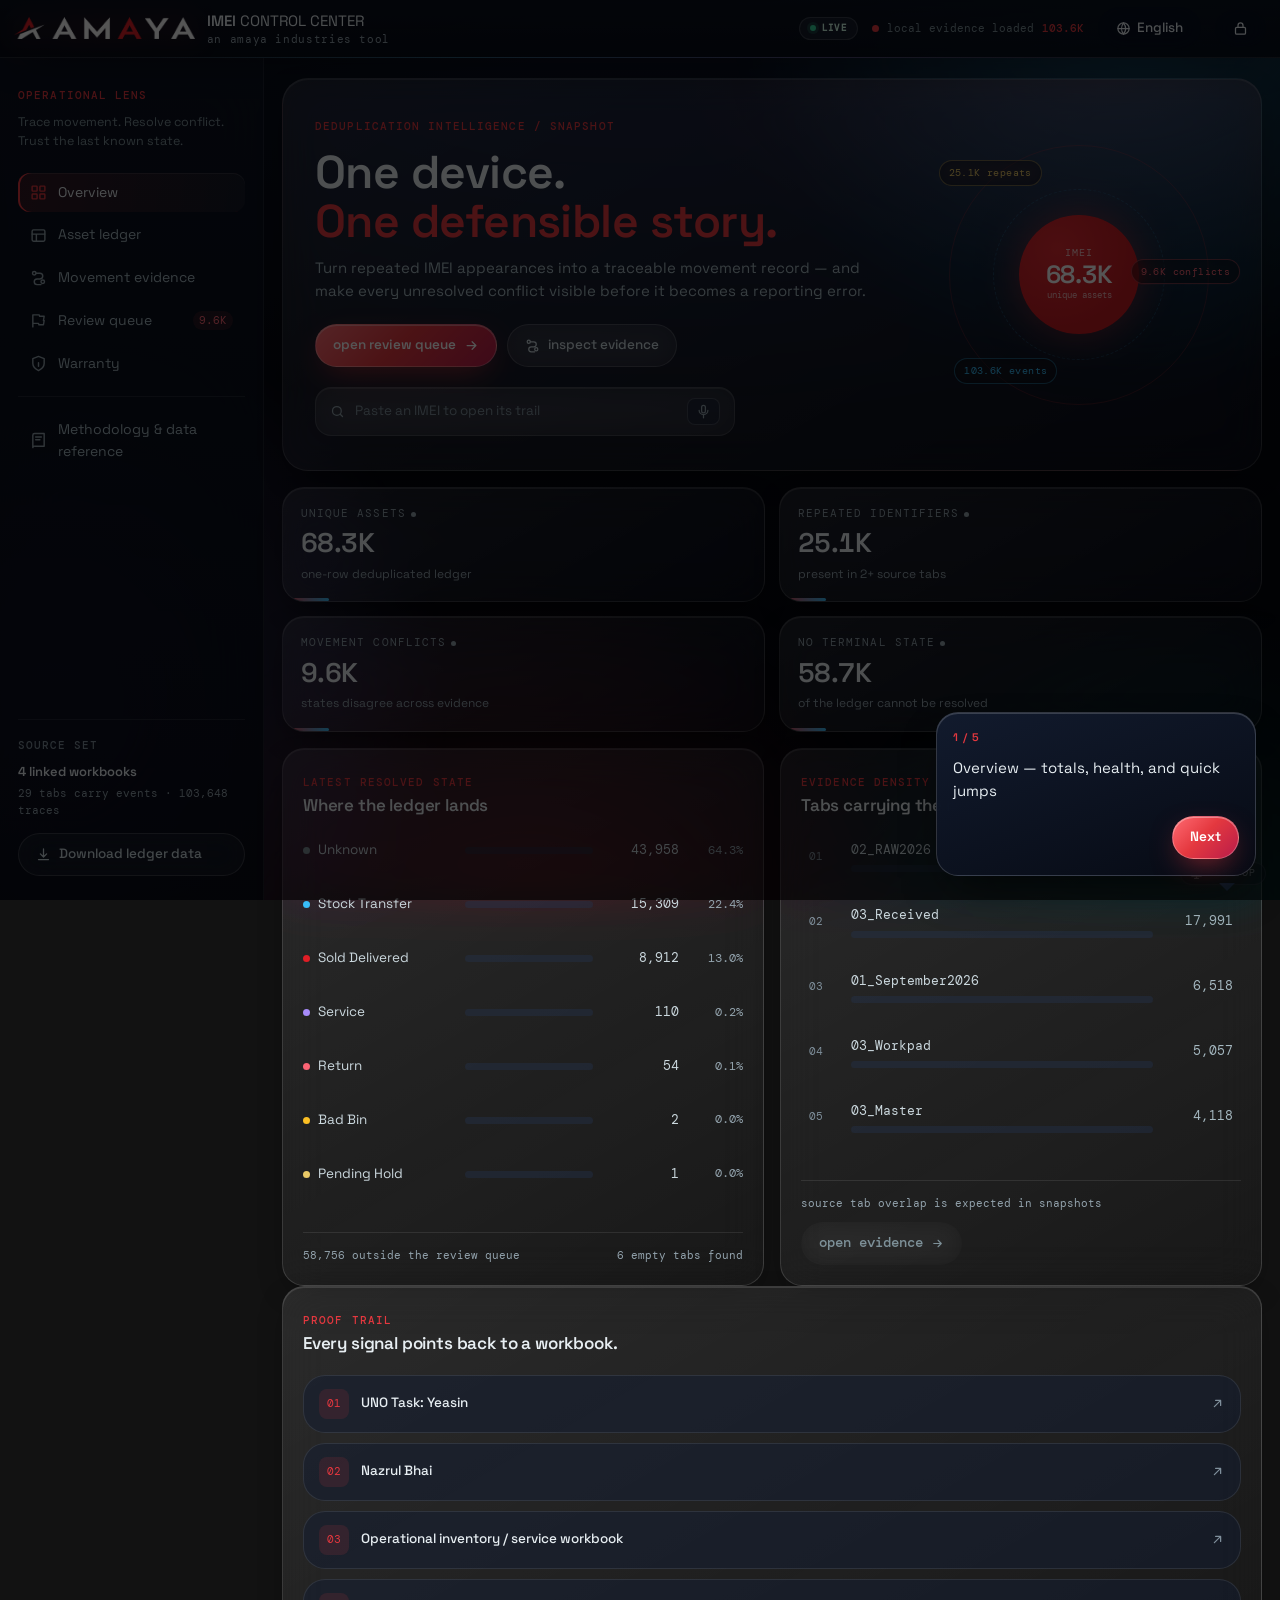
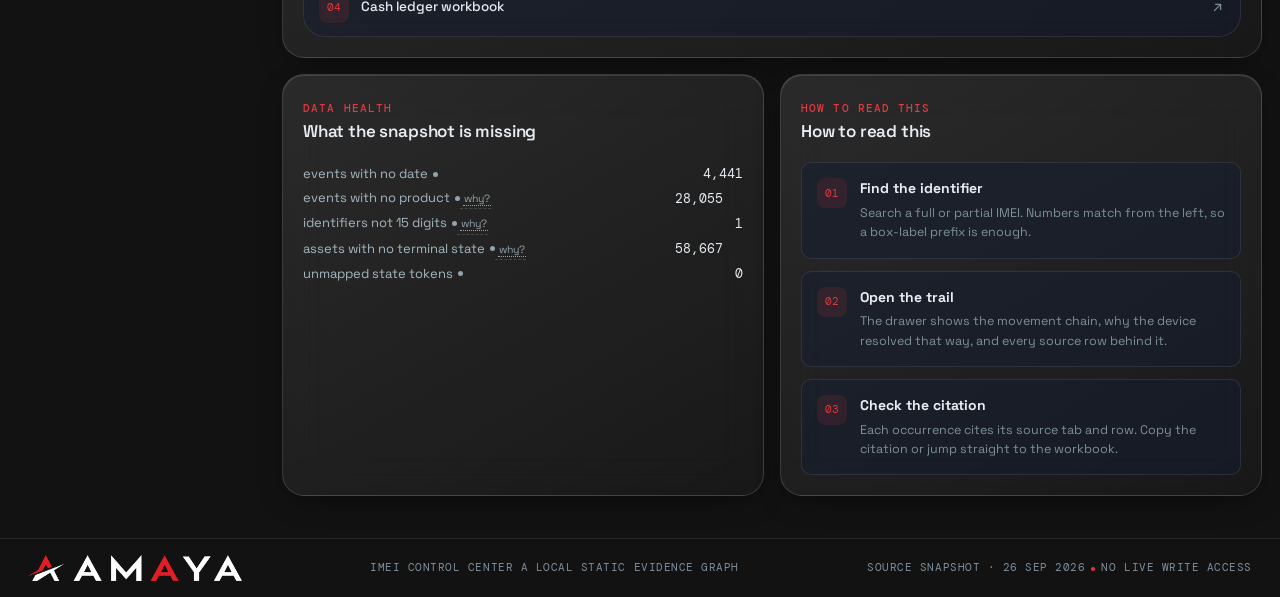
==== commit ee02dfda: "Add responsive glass interface to live build" ====
--- a/index.html
+++ b/index.html
@@ -29,6 +29,8 @@
     <link rel="stylesheet" href="/fonts/fonts.css" />
     <script type="module" crossorigin src="/assets/index-DPmNGgo9.js"></script>
     <link rel="stylesheet" crossorigin href="/assets/index-P2bQqE--.css">
+    <link rel="stylesheet" href="/assets/amaya-glass-c8fdfb607e.css">
+    <script defer src="/assets/amaya-glass-32c76a8f71.js"></script>
   </head>
   <body>
     <div id="root"></div>
--- a/assets/amaya-glass-c8fdfb607e.css
+++ b/assets/amaya-glass-c8fdfb607e.css
@@ -0,0 +1,1053 @@
+html {
+  --amaya-top: 0px;
+  --amaya-bottom: 0px;
+  --amaya-radius: 22px;
+  --amaya-border: rgba(255, 255, 255, 0.14);
+  --amaya-fill: linear-gradient(150deg, rgba(255, 255, 255, 0.105), rgba(255, 255, 255, 0.028));
+  --amaya-panel: linear-gradient(160deg, rgba(18, 27, 46, 0.98), rgba(7, 11, 21, 0.96));
+  --amaya-dock: linear-gradient(160deg, rgba(25, 36, 60, 0.94), rgba(8, 12, 22, 0.9));
+  --amaya-shadow: 0 20px 48px -18px rgba(0, 0, 0, 0.85), inset 0 1px 0 rgba(255, 255, 255, 0.17);
+  --amaya-shadow-soft: 0 10px 32px -14px rgba(0, 0, 0, 0.7), inset 0 1px 0 rgba(255, 255, 255, 0.12);
+  --amaya-blur: blur(22px) saturate(165%);
+  --amaya-blur-strong: blur(30px) saturate(185%);
+  --amaya-accent-grad: linear-gradient(135deg, #ff6b72 0%, #e4383f 46%, #b91c4a 100%);
+  background: #05070f !important;
+}
+
+html:not([data-theme-light="true"]) {
+  --bg: rgba(5, 8, 16, 0.35) !important;
+  --bg-deep: rgba(3, 5, 12, 0.55) !important;
+  --surface: rgba(14, 22, 38, 0.58) !important;
+  --surface-2: rgba(20, 30, 50, 0.52) !important;
+  --surface-3: rgba(28, 40, 64, 0.46) !important;
+  --surface-4: rgba(36, 50, 78, 0.42) !important;
+  --surface-5: rgba(44, 60, 92, 0.4) !important;
+  --line: rgba(255, 255, 255, 0.16) !important;
+  --line-soft: rgba(255, 255, 255, 0.09) !important;
+  --radius: 22px !important;
+  --radius-sm: 14px !important;
+  --radius-xs: 10px !important;
+  --shadow: 0 24px 60px -20px rgba(0, 0, 0, 0.8) !important;
+}
+
+html[data-theme-light="true"] {
+  --bg: rgba(255, 255, 255, 0.32) !important;
+  --bg-deep: rgba(255, 255, 255, 0.48) !important;
+  --surface: rgba(255, 255, 255, 0.62) !important;
+  --surface-2: rgba(255, 255, 255, 0.7) !important;
+  --surface-3: rgba(255, 255, 255, 0.78) !important;
+  --surface-4: rgba(255, 255, 255, 0.84) !important;
+  --surface-5: rgba(255, 255, 255, 0.9) !important;
+  --line: rgba(15, 23, 42, 0.14) !important;
+  --line-soft: rgba(15, 23, 42, 0.09) !important;
+  --radius: 22px !important;
+  --radius-sm: 14px !important;
+  --radius-xs: 10px !important;
+  --shadow: 0 24px 60px -24px rgba(15, 23, 42, 0.32) !important;
+  --amaya-border: rgba(15, 23, 42, 0.12);
+  --amaya-fill: linear-gradient(150deg, rgba(255, 255, 255, 0.8), rgba(255, 255, 255, 0.46));
+  --amaya-panel: linear-gradient(160deg, rgba(255, 255, 255, 0.99), rgba(255, 255, 255, 0.96));
+  --amaya-dock: linear-gradient(160deg, rgba(255, 255, 255, 0.97), rgba(255, 255, 255, 0.9));
+  --amaya-shadow: 0 20px 48px -20px rgba(15, 23, 42, 0.35), inset 0 1px 0 rgba(255, 255, 255, 0.95);
+  --amaya-shadow-soft: 0 10px 32px -16px rgba(15, 23, 42, 0.28), inset 0 1px 0 rgba(255, 255, 255, 0.9);
+}
+
+html,
+body {
+  background: transparent !important;
+}
+
+body {
+  overscroll-behavior-y: none;
+}
+
+#root {
+  position: relative;
+  z-index: auto !important;
+  background: transparent !important;
+}
+
+#amaya-aurora {
+  position: fixed;
+  inset: 0;
+  z-index: -1;
+  overflow: hidden;
+  pointer-events: none;
+  background: radial-gradient(130% 90% at 50% 0%, #0b1224 0%, #05070f 52%, #04060c 100%);
+}
+
+#amaya-aurora span {
+  position: absolute;
+  display: block;
+  width: 74vmax;
+  height: 74vmax;
+  border-radius: 50%;
+  opacity: 0.62;
+  will-change: transform;
+}
+
+#amaya-aurora .a1 {
+  top: -38vmax;
+  right: -26vmax;
+  background: radial-gradient(circle at 50% 50%, rgba(56, 189, 248, 0.5), rgba(56, 189, 248, 0) 62%);
+  animation: amaya-drift-a 26s ease-in-out infinite alternate;
+}
+
+#amaya-aurora .a2 {
+  top: 18vmax;
+  left: -34vmax;
+  background: radial-gradient(circle at 50% 50%, rgba(167, 139, 250, 0.46), rgba(167, 139, 250, 0) 62%);
+  animation: amaya-drift-b 31s ease-in-out infinite alternate;
+}
+
+#amaya-aurora .a3 {
+  bottom: -44vmax;
+  left: 4vmax;
+  background: radial-gradient(circle at 50% 50%, rgba(228, 56, 63, 0.38), rgba(228, 56, 63, 0) 62%);
+  animation: amaya-drift-c 24s ease-in-out infinite alternate;
+}
+
+#amaya-aurora .a4 {
+  top: 42vmax;
+  right: -30vmax;
+  background: radial-gradient(circle at 50% 50%, rgba(45, 212, 191, 0.3), rgba(45, 212, 191, 0) 62%);
+  animation: amaya-drift-b 36s ease-in-out infinite alternate-reverse;
+}
+
+html[data-theme-light="true"] #amaya-aurora {
+  background: radial-gradient(130% 90% at 50% 0%, #eef5ff 0%, #fbf3f6 52%, #eefbf7 100%);
+}
+
+html[data-theme-light="true"] #amaya-aurora span {
+  opacity: 0.5;
+}
+
+.app-shell {
+  background: transparent !important;
+}
+
+.topbar {
+  top: 0 !important;
+  height: calc(58px + var(--amaya-top)) !important;
+  padding: var(--amaya-top) 14px 0 !important;
+  background: linear-gradient(180deg, rgba(10, 16, 28, 0.96), rgba(7, 11, 21, 0.9)) !important;
+  -webkit-backdrop-filter: var(--amaya-blur-strong);
+  backdrop-filter: var(--amaya-blur-strong);
+  border-bottom: 1px solid rgba(255, 255, 255, 0.1) !important;
+  box-shadow: 0 14px 40px -22px rgba(0, 0, 0, 0.95) !important;
+}
+
+.topbar::after {
+  content: "";
+  position: absolute;
+  left: 8%;
+  right: 8%;
+  bottom: -1px;
+  height: 1px;
+  pointer-events: none;
+  opacity: 0.6;
+  background: linear-gradient(90deg, transparent, rgba(56, 189, 248, 0.5), rgba(167, 139, 250, 0.5), transparent);
+}
+
+html[data-theme-light="true"] .topbar {
+  background: linear-gradient(180deg, rgba(255, 255, 255, 0.98), rgba(255, 255, 255, 0.94)) !important;
+  border-bottom-color: rgba(15, 23, 42, 0.1) !important;
+}
+
+.brand-logo {
+  filter: drop-shadow(0 0 14px rgba(228, 56, 63, 0.35));
+}
+
+.app-shell[data-factor="phone"] .topbar {
+  gap: 6px !important;
+}
+
+.app-shell[data-factor="phone"] .brand {
+  flex: 1 1 auto;
+  min-width: 0;
+  gap: 8px;
+  overflow: hidden;
+}
+
+.app-shell[data-factor="phone"] .brand-logo {
+  height: 12px !important;
+  flex: none;
+}
+
+.app-shell[data-factor="phone"] .brand-text {
+  display: block;
+  min-width: 0;
+  overflow: hidden;
+  white-space: nowrap;
+  text-overflow: ellipsis;
+  font-size: 11px !important;
+  line-height: 1.25;
+}
+
+.app-shell[data-factor="phone"] .brand-text b {
+  font-size: 11px !important;
+  letter-spacing: 0.08em;
+}
+
+.app-shell[data-factor="phone"] .topbar-right {
+  flex: none;
+  gap: 6px;
+  min-width: 0;
+}
+
+.app-shell[data-factor="tablet"] .nav-item {
+  position: relative !important;
+  font-size: 0 !important;
+}
+
+.app-shell[data-factor="tablet"] .nav-item em {
+  top: 8px !important;
+  right: 8px !important;
+  width: 8px !important;
+  height: 8px !important;
+  padding: 0 !important;
+  overflow: hidden;
+  border-radius: 50% !important;
+  background: var(--accent) !important;
+  color: transparent !important;
+  font-size: 0 !important;
+  line-height: 0 !important;
+}
+
+.sidebar {
+  top: calc(58px + var(--amaya-top)) !important;
+  height: calc(100vh - 58px - var(--amaya-top)) !important;
+  background: linear-gradient(180deg, rgba(12, 18, 32, 0.92), rgba(6, 10, 18, 0.86)) !important;
+  -webkit-backdrop-filter: var(--amaya-blur-strong);
+  backdrop-filter: var(--amaya-blur-strong);
+  border-right: 1px solid rgba(255, 255, 255, 0.08) !important;
+}
+
+html[data-theme-light="true"] .sidebar {
+  background: linear-gradient(180deg, rgba(255, 255, 255, 0.95), rgba(255, 255, 255, 0.9)) !important;
+  border-right-color: rgba(15, 23, 42, 0.08) !important;
+}
+
+.app-shell[data-factor="phone"] .sidebar {
+  top: 0 !important;
+  height: 100vh !important;
+  padding-top: calc(18px + var(--amaya-top)) !important;
+  background: linear-gradient(160deg, rgba(16, 24, 42, 0.96), rgba(6, 10, 20, 0.94)) !important;
+  box-shadow: 0 0 70px rgba(0, 0, 0, 0.65) !important;
+}
+
+html[data-theme-light="true"] .app-shell[data-factor="phone"] .sidebar {
+  background: linear-gradient(160deg, rgba(255, 255, 255, 0.98), rgba(248, 250, 255, 0.96)) !important;
+}
+
+.main {
+  padding: 20px 18px 42px !important;
+}
+
+.app-shell[data-factor="phone"] .main {
+  padding: 16px 14px 30px !important;
+}
+
+.card,
+.panel,
+.metric,
+.hero-panel,
+.table-shell,
+.split-card,
+.next-step-card,
+.proof-row,
+.theme-card,
+.theme-panel,
+.src-tab,
+.lm-kind,
+.lm-report,
+.evidence-result,
+.src-window,
+.modal-card,
+.tour-card,
+.lang-menu,
+.drawer,
+.lock-card,
+.mini-stat,
+.device-panel {
+  background: var(--amaya-fill) !important;
+  border: 1px solid var(--amaya-border) !important;
+  border-radius: var(--amaya-radius) !important;
+  -webkit-backdrop-filter: var(--amaya-blur);
+  backdrop-filter: var(--amaya-blur);
+  box-shadow: var(--amaya-shadow-soft) !important;
+}
+
+.drawer,
+.src-window,
+.modal-card,
+.tour-card,
+.lang-menu,
+.theme-panel {
+  background: var(--amaya-panel) !important;
+  border-color: rgba(255, 255, 255, 0.16) !important;
+  box-shadow: var(--amaya-shadow) !important;
+}
+
+.hero-panel {
+  background:
+    radial-gradient(620px 280px at 84% 0%, color-mix(in oklab, var(--accent) 18%, transparent), transparent 70%),
+    var(--amaya-fill) !important;
+  border-radius: 26px !important;
+  overflow: hidden;
+}
+
+.card,
+.metric,
+.split-card,
+.theme-card,
+.lm-kind,
+.src-tab {
+  position: relative;
+  transition: transform 0.18s var(--ease-out), border-color 0.18s var(--ease-out), box-shadow 0.18s var(--ease-out) !important;
+}
+
+.card:hover,
+.metric:hover,
+.split-card:hover,
+.theme-card:hover,
+.lm-kind:hover,
+.src-tab:hover {
+  border-color: rgba(255, 255, 255, 0.26) !important;
+  box-shadow: 0 18px 46px -18px rgba(0, 0, 0, 0.8), inset 0 1px 0 rgba(255, 255, 255, 0.2) !important;
+}
+
+html[data-theme-light="true"] .card:hover,
+html[data-theme-light="true"] .metric:hover,
+html[data-theme-light="true"] .split-card:hover,
+html[data-theme-light="true"] .theme-card:hover,
+html[data-theme-light="true"] .lm-kind:hover,
+html[data-theme-light="true"] .src-tab:hover {
+  border-color: rgba(15, 23, 42, 0.2) !important;
+  box-shadow: 0 18px 46px -20px rgba(15, 23, 42, 0.3), inset 0 1px 0 rgba(255, 255, 255, 0.95) !important;
+}
+
+.metric::after {
+  height: 3px !important;
+  width: 46px !important;
+  border-radius: 99px !important;
+  background: linear-gradient(90deg, var(--accent), var(--accent-2)) !important;
+}
+
+.metric strong {
+  letter-spacing: -0.02em !important;
+}
+
+.panel {
+  padding: 20px !important;
+}
+
+.mini-stat {
+  display: grid;
+  gap: 8px;
+  padding: 14px 16px !important;
+}
+
+.mini-stat-head {
+  display: flex;
+  align-items: baseline;
+  justify-content: space-between;
+  gap: 8px;
+}
+
+.mini-stat-head b {
+  font-size: 14px !important;
+}
+
+.mini-stat-grid {
+  display: flex;
+  flex-wrap: wrap;
+  gap: 6px 14px;
+  font-size: 11.5px !important;
+}
+
+.mini-stat-grid span {
+  white-space: nowrap;
+}
+
+.device-panel {
+  padding: 16px !important;
+}
+
+.interpretation-note {
+  border-radius: 16px !important;
+  -webkit-backdrop-filter: var(--amaya-blur);
+  backdrop-filter: var(--amaya-blur);
+}
+
+.panel-heading,
+.section-title {
+  letter-spacing: -0.01em;
+}
+
+.table-shell {
+  border-radius: 22px !important;
+  overflow: hidden !important;
+}
+
+.table-caption {
+  background: rgba(255, 255, 255, 0.045) !important;
+  border-bottom: 1px solid rgba(255, 255, 255, 0.08) !important;
+}
+
+.data-table thead th {
+  background: rgba(9, 15, 27, 0.78) !important;
+  -webkit-backdrop-filter: blur(18px) saturate(160%);
+  backdrop-filter: blur(18px) saturate(160%);
+  border-bottom: 1px solid rgba(255, 255, 255, 0.1) !important;
+  color: var(--text-4) !important;
+}
+
+.data-table tbody tr {
+  border-bottom: 1px solid rgba(255, 255, 255, 0.055) !important;
+}
+
+.data-table tbody tr:hover {
+  background: rgba(255, 255, 255, 0.05) !important;
+}
+
+html[data-theme-light="true"] .table-caption {
+  background: rgba(255, 255, 255, 0.6) !important;
+  border-bottom-color: rgba(15, 23, 42, 0.08) !important;
+}
+
+html[data-theme-light="true"] .data-table thead th {
+  background: rgba(255, 255, 255, 0.88) !important;
+  border-bottom-color: rgba(15, 23, 42, 0.1) !important;
+}
+
+html[data-theme-light="true"] .data-table tbody tr {
+  border-bottom-color: rgba(15, 23, 42, 0.06) !important;
+}
+
+html[data-theme-light="true"] .data-table tbody tr:hover {
+  background: rgba(255, 255, 255, 0.55) !important;
+}
+
+.btn {
+  border-radius: 999px !important;
+  padding: 10px 17px !important;
+  border: 1px solid rgba(255, 255, 255, 0.12);
+  background: rgba(255, 255, 255, 0.055);
+  -webkit-backdrop-filter: blur(14px) saturate(160%);
+  backdrop-filter: blur(14px) saturate(160%);
+  transition: transform 0.15s var(--ease), box-shadow 0.15s var(--ease), border-color 0.15s var(--ease) !important;
+}
+
+.btn:hover {
+  transform: translateY(-1px);
+  border-color: rgba(255, 255, 255, 0.22);
+}
+
+.btn:active {
+  transform: translateY(0) scale(0.985);
+}
+
+.btn-primary {
+  background: var(--amaya-accent-grad) !important;
+  border-color: rgba(255, 255, 255, 0.26) !important;
+  color: #fff !important;
+  box-shadow: 0 10px 30px -10px rgba(228, 56, 63, 0.75), inset 0 1px 0 rgba(255, 255, 255, 0.35) !important;
+}
+
+.btn-primary:hover {
+  box-shadow: 0 14px 36px -10px rgba(228, 56, 63, 0.85), inset 0 1px 0 rgba(255, 255, 255, 0.4) !important;
+}
+
+.btn-outline {
+  background: rgba(255, 255, 255, 0.05) !important;
+  border-color: rgba(255, 255, 255, 0.16) !important;
+}
+
+.btn-quiet,
+.btn-ghost {
+  background: transparent !important;
+  border-color: transparent !important;
+}
+
+.btn-quiet:hover,
+.btn-ghost:hover {
+  background: rgba(255, 255, 255, 0.06) !important;
+  border-color: rgba(255, 255, 255, 0.1) !important;
+}
+
+html[data-theme-light="true"] .btn {
+  border-color: rgba(15, 23, 42, 0.12);
+  background: rgba(255, 255, 255, 0.6);
+}
+
+html[data-theme-light="true"] .btn-outline {
+  background: rgba(255, 255, 255, 0.55) !important;
+  border-color: rgba(15, 23, 42, 0.14) !important;
+}
+
+.icon-button {
+  border-radius: 12px !important;
+  border-color: rgba(255, 255, 255, 0.12) !important;
+  background: rgba(255, 255, 255, 0.04);
+  -webkit-backdrop-filter: blur(12px);
+  backdrop-filter: blur(12px);
+}
+
+.icon-button:hover {
+  background: rgba(255, 255, 255, 0.08) !important;
+}
+
+.search-box {
+  background: rgba(255, 255, 255, 0.06) !important;
+  border: 1px solid rgba(255, 255, 255, 0.13) !important;
+  border-radius: 16px !important;
+  -webkit-backdrop-filter: blur(16px) saturate(160%);
+  backdrop-filter: blur(16px) saturate(160%);
+  box-shadow: inset 0 1px 0 rgba(255, 255, 255, 0.1);
+}
+
+.search-box:focus-within {
+  border-color: color-mix(in oklab, var(--accent) 58%, transparent) !important;
+  box-shadow: 0 0 0 4px color-mix(in oklab, var(--accent) 14%, transparent), 0 12px 34px -16px rgba(0, 0, 0, 0.8) !important;
+}
+
+.filter-select,
+.toggle-filter,
+.lm-chip,
+.source-chip {
+  background: rgba(255, 255, 255, 0.055) !important;
+  border: 1px solid rgba(255, 255, 255, 0.12) !important;
+  -webkit-backdrop-filter: blur(12px);
+  backdrop-filter: blur(12px);
+}
+
+.toggle-filter.selected,
+.lm-chip.selected,
+.source-chip:hover {
+  background: color-mix(in oklab, var(--accent) 16%, transparent) !important;
+  border-color: color-mix(in oklab, var(--accent) 55%, transparent) !important;
+  color: var(--accent) !important;
+}
+
+.status-badge {
+  -webkit-backdrop-filter: blur(10px);
+  backdrop-filter: blur(10px);
+  box-shadow: inset 0 1px 0 rgba(255, 255, 255, 0.08);
+}
+
+.lm-manual input,
+.lm-manual textarea {
+  background: rgba(255, 255, 255, 0.06) !important;
+  border: 1px solid rgba(255, 255, 255, 0.12) !important;
+  border-radius: 12px !important;
+}
+
+html[data-theme-light="true"] .search-box,
+html[data-theme-light="true"] .filter-select,
+html[data-theme-light="true"] .toggle-filter,
+html[data-theme-light="true"] .lm-chip,
+html[data-theme-light="true"] .source-chip {
+  background: rgba(255, 255, 255, 0.62) !important;
+  border-color: rgba(15, 23, 42, 0.13) !important;
+}
+
+html[data-theme-light="true"] .lm-manual input,
+html[data-theme-light="true"] .lm-manual textarea {
+  background: rgba(255, 255, 255, 0.7) !important;
+  border-color: rgba(15, 23, 42, 0.13) !important;
+}
+
+.modal-backdrop,
+.drawer-backdrop {
+  background: rgba(2, 4, 10, 0.58) !important;
+  -webkit-backdrop-filter: blur(12px) saturate(140%);
+  backdrop-filter: blur(12px) saturate(140%);
+}
+
+html[data-theme-light="true"] .modal-backdrop,
+html[data-theme-light="true"] .drawer-backdrop {
+  background: rgba(15, 23, 42, 0.32) !important;
+}
+
+html[data-theme-light="true"] .drawer,
+html[data-theme-light="true"] .src-window,
+html[data-theme-light="true"] .modal-card,
+html[data-theme-light="true"] .tour-card,
+html[data-theme-light="true"] .lang-menu,
+html[data-theme-light="true"] .theme-panel {
+  border-color: rgba(15, 23, 42, 0.12) !important;
+}
+
+html[data-theme-light="true"] .drawer-top,
+html[data-theme-light="true"] .src-head,
+html[data-theme-light="true"] .src-foot {
+  border-color: rgba(15, 23, 42, 0.09) !important;
+}
+
+html[data-theme-light="true"] .src-foot {
+  background: rgba(255, 255, 255, 0.5) !important;
+}
+
+html[data-theme-light="true"] .timeline-item:hover,
+html[data-theme-light="true"] .tab-row:hover,
+html[data-theme-light="true"] .evidence-result:hover {
+  background: rgba(255, 255, 255, 0.6) !important;
+  border-color: rgba(15, 23, 42, 0.08) !important;
+}
+
+.drawer {
+  border-left: 1px solid rgba(255, 255, 255, 0.14) !important;
+}
+
+.drawer-top,
+.src-head,
+.src-foot {
+  border-color: rgba(255, 255, 255, 0.09) !important;
+}
+
+.src-foot {
+  background: rgba(255, 255, 255, 0.035) !important;
+}
+
+.nav-item {
+  border-radius: 12px !important;
+}
+
+.nav-item.active {
+  background: linear-gradient(100deg, color-mix(in oklab, var(--accent) 18%, transparent), rgba(255, 255, 255, 0.04)) !important;
+  box-shadow: inset 2px 0 0 var(--accent), inset 0 1px 0 rgba(255, 255, 255, 0.1) !important;
+}
+
+.timeline-item,
+.tab-row,
+.evidence-result,
+.proof-row {
+  border-radius: 14px !important;
+}
+
+.timeline-item:hover,
+.tab-row:hover,
+.evidence-result:hover {
+  background: rgba(255, 255, 255, 0.055) !important;
+  border-color: rgba(255, 255, 255, 0.1) !important;
+}
+
+.timeline-dot {
+  box-shadow: 0 0 0 4px rgba(5, 8, 16, 0.55);
+}
+
+.tabbar {
+  background: var(--amaya-dock) !important;
+  -webkit-backdrop-filter: var(--amaya-blur-strong);
+  backdrop-filter: var(--amaya-blur-strong);
+  border-top: 1px solid rgba(255, 255, 255, 0.12) !important;
+}
+
+.app-shell[data-factor="phone"] .tabbar {
+  left: 12px !important;
+  right: 12px !important;
+  bottom: calc(10px + var(--amaya-bottom) + env(safe-area-inset-bottom, 0px)) !important;
+  height: 62px !important;
+  padding-bottom: 0 !important;
+  border: 1px solid rgba(255, 255, 255, 0.14) !important;
+  border-radius: 22px !important;
+  overflow: hidden;
+  box-shadow: 0 20px 46px -16px rgba(0, 0, 0, 0.9), inset 0 1px 0 rgba(255, 255, 255, 0.18) !important;
+}
+
+.app-shell[data-factor="phone"] .tabbar::before {
+  content: "";
+  position: absolute;
+  left: 12%;
+  right: 12%;
+  top: -1px;
+  height: 1px;
+  pointer-events: none;
+  background: linear-gradient(90deg, transparent, rgba(56, 189, 248, 0.45), rgba(167, 139, 250, 0.45), transparent);
+}
+
+.app-shell[data-factor="phone"] {
+  padding-bottom: calc(92px + var(--amaya-bottom) + env(safe-area-inset-bottom, 0px)) !important;
+}
+
+.app-shell[data-factor="phone"] .app-footer {
+  padding-bottom: 18px !important;
+}
+
+html[data-theme-light="true"] .tabbar {
+  background: var(--amaya-dock) !important;
+  border-color: rgba(15, 23, 42, 0.1) !important;
+}
+
+.tabbar-item.active {
+  color: var(--accent) !important;
+  text-shadow: 0 0 18px color-mix(in oklab, var(--accent) 55%, transparent);
+}
+
+.lock-screen,
+.load-screen {
+  background:
+    radial-gradient(120% 80% at 50% -10%, color-mix(in oklab, var(--accent) 14%, transparent), transparent 60%),
+    transparent !important;
+}
+
+.lock-card {
+  padding: 28px 24px !important;
+}
+
+.view-head h1 {
+  letter-spacing: -0.022em !important;
+}
+
+.eyebrow {
+  color: var(--accent) !important;
+}
+
+.app-shell[data-factor="phone"] .mobile-menu {
+  display: none !important;
+}
+
+.amaya-menu {
+  display: none;
+  flex: none;
+  flex-direction: column;
+  align-items: center;
+  justify-content: center;
+  gap: 3px;
+  width: 34px;
+  height: 34px;
+  padding: 0;
+  border-radius: 10px;
+  border: 1px solid rgba(255, 255, 255, 0.14);
+  background: rgba(255, 255, 255, 0.055);
+  -webkit-backdrop-filter: blur(12px);
+  backdrop-filter: blur(12px);
+  color: var(--text-2);
+  cursor: pointer;
+}
+
+.app-shell[data-factor="phone"] .amaya-menu {
+  display: inline-flex;
+}
+
+.amaya-menu span {
+  display: block;
+  width: 15px;
+  height: 1.5px;
+  border-radius: 2px;
+  background: currentColor;
+}
+
+html[data-theme-light="true"] .amaya-menu {
+  border-color: rgba(15, 23, 42, 0.13);
+  background: rgba(255, 255, 255, 0.62);
+}
+
+.amaya-live {
+  display: inline-flex;
+  align-items: center;
+  gap: 6px;
+  flex: none;
+  padding: 6px 10px;
+  border-radius: 999px;
+  border: 1px solid rgba(255, 255, 255, 0.14);
+  background: rgba(255, 255, 255, 0.06);
+  -webkit-backdrop-filter: blur(14px) saturate(170%);
+  backdrop-filter: blur(14px) saturate(170%);
+  color: #d1fae5;
+  font-family: var(--font-mono, monospace);
+  font-size: 9px;
+  font-weight: 600;
+  letter-spacing: 0.14em;
+  line-height: 1;
+  cursor: pointer;
+  transition: border-color 0.15s var(--ease), background 0.15s var(--ease);
+}
+
+.amaya-live b {
+  font-weight: 600;
+}
+
+.amaya-live i {
+  width: 6px;
+  height: 6px;
+  border-radius: 50%;
+  background: #34d399;
+  box-shadow: 0 0 0 3px rgba(52, 211, 153, 0.16);
+  animation: amaya-pulse 2.4s ease-in-out infinite;
+}
+
+.amaya-live[data-state="offline"] {
+  color: #fde68a;
+  border-color: rgba(251, 191, 36, 0.35);
+  background: rgba(251, 191, 36, 0.1);
+}
+
+.amaya-live[data-state="offline"] i {
+  background: #fbbf24;
+  box-shadow: 0 0 0 3px rgba(251, 191, 36, 0.16);
+  animation: none;
+}
+
+.amaya-live[data-state="update"] {
+  color: #a5f3fc;
+  border-color: rgba(34, 211, 238, 0.4);
+  background: rgba(34, 211, 238, 0.12);
+}
+
+.amaya-live[data-state="update"] i {
+  background: #22d3ee;
+  box-shadow: 0 0 0 3px rgba(34, 211, 238, 0.18);
+  animation: amaya-pulse 1.1s ease-in-out infinite;
+}
+
+.amaya-live[data-state="syncing"] {
+  color: #ddd6fe;
+  border-color: rgba(167, 139, 250, 0.4);
+  background: rgba(167, 139, 250, 0.12);
+}
+
+.amaya-live[data-state="syncing"] i {
+  background: #a78bfa;
+  box-shadow: 0 0 0 3px rgba(167, 139, 250, 0.18);
+}
+
+html[data-theme-light="true"] .amaya-live {
+  border-color: rgba(15, 23, 42, 0.12);
+  background: rgba(255, 255, 255, 0.6);
+}
+
+#amaya-pull {
+  position: fixed;
+  left: 50%;
+  top: calc(var(--amaya-top) + 10px);
+  transform: translate(-50%, -10px);
+  z-index: 9998;
+  display: flex;
+  align-items: center;
+  gap: 8px;
+  padding: 9px 15px;
+  border-radius: 999px;
+  border: 1px solid rgba(255, 255, 255, 0.16);
+  background: rgba(13, 21, 36, 0.82);
+  -webkit-backdrop-filter: blur(22px) saturate(180%);
+  backdrop-filter: blur(22px) saturate(180%);
+  box-shadow: 0 12px 34px -12px rgba(0, 0, 0, 0.9), inset 0 1px 0 rgba(255, 255, 255, 0.16);
+  color: #dbeafe;
+  font-family: var(--font-mono, monospace);
+  font-size: 9.5px;
+  font-weight: 600;
+  letter-spacing: 0.13em;
+  text-transform: uppercase;
+  opacity: 0;
+  pointer-events: none;
+  transition: opacity 0.16s var(--ease), border-color 0.16s var(--ease), color 0.16s var(--ease);
+}
+
+#amaya-pull.show {
+  opacity: 1;
+}
+
+#amaya-pull.armed {
+  border-color: rgba(52, 211, 153, 0.5);
+  color: #a7f3d0;
+}
+
+#amaya-pull.syncing {
+  border-color: rgba(56, 189, 248, 0.5);
+  color: #bae6fd;
+}
+
+.amaya-pull-ring {
+  width: 11px;
+  height: 11px;
+  border-radius: 50%;
+  border: 2px solid rgba(255, 255, 255, 0.28);
+  border-top-color: #38bdf8;
+  animation: amaya-spin 0.9s linear infinite;
+}
+
+html[data-theme-light="true"] #amaya-pull {
+  background: rgba(255, 255, 255, 0.9);
+  border-color: rgba(15, 23, 42, 0.12);
+  color: #334155;
+}
+
+#amaya-toast {
+  position: fixed;
+  left: 50%;
+  bottom: calc(96px + var(--amaya-bottom) + env(safe-area-inset-bottom, 0px));
+  transform: translate(-50%, 14px);
+  z-index: 9999;
+  display: flex;
+  align-items: center;
+  gap: 12px;
+  max-width: min(92vw, 430px);
+  padding: 12px 14px 12px 16px;
+  border-radius: 18px;
+  border: 1px solid rgba(255, 255, 255, 0.16);
+  background: rgba(12, 18, 32, 0.92);
+  -webkit-backdrop-filter: blur(26px) saturate(185%);
+  backdrop-filter: blur(26px) saturate(185%);
+  box-shadow: 0 22px 54px -18px rgba(0, 0, 0, 0.95), inset 0 1px 0 rgba(255, 255, 255, 0.16);
+  color: #e7eef2;
+  font-size: 12.5px;
+  line-height: 1.35;
+  opacity: 0;
+  pointer-events: none;
+  transition: opacity 0.2s var(--ease), transform 0.2s var(--ease);
+}
+
+#amaya-toast.show {
+  opacity: 1;
+  transform: translate(-50%, 0);
+  pointer-events: auto;
+}
+
+#amaya-toast span {
+  min-width: 0;
+}
+
+#amaya-toast button {
+  flex: none;
+  padding: 8px 13px;
+  border-radius: 999px;
+  border: 1px solid rgba(255, 255, 255, 0.22);
+  background: var(--amaya-accent-grad);
+  color: #fff;
+  font-family: var(--font-sans, sans-serif);
+  font-size: 11px;
+  font-weight: 600;
+  cursor: pointer;
+  box-shadow: 0 8px 22px -8px rgba(228, 56, 63, 0.8), inset 0 1px 0 rgba(255, 255, 255, 0.35);
+}
+
+html[data-theme-light="true"] #amaya-toast {
+  background: rgba(255, 255, 255, 0.95);
+  border-color: rgba(15, 23, 42, 0.12);
+  color: #0f172a;
+}
+
+html.amaya-keyboard .tabbar {
+  display: none !important;
+}
+
+html.amaya-keyboard .app-shell[data-factor="phone"] {
+  padding-bottom: calc(20px + var(--amaya-bottom)) !important;
+}
+
+html.amaya-keyboard #amaya-toast {
+  bottom: calc(16px + var(--amaya-bottom)) !important;
+}
+
+html[data-theme-light="true"] ::selection {
+  background: color-mix(in oklab, var(--accent) 25%, transparent);
+}
+
+@keyframes amaya-drift-a {
+  from { transform: translate3d(0, 0, 0) scale(1); }
+  to { transform: translate3d(-6vmax, 7vmax, 0) scale(1.12); }
+}
+
+@keyframes amaya-drift-b {
+  from { transform: translate3d(0, 0, 0) scale(1.05); }
+  to { transform: translate3d(7vmax, -5vmax, 0) scale(0.94); }
+}
+
+@keyframes amaya-drift-c {
+  from { transform: translate3d(0, 0, 0) scale(0.98); }
+  to { transform: translate3d(5vmax, -8vmax, 0) scale(1.1); }
+}
+
+@keyframes amaya-pulse {
+  0%, 100% { opacity: 1; transform: scale(1); }
+  50% { opacity: 0.55; transform: scale(0.82); }
+}
+
+@keyframes amaya-spin {
+  to { transform: rotate(360deg); }
+}
+
+@supports not ((backdrop-filter: blur(2px)) or (-webkit-backdrop-filter: blur(2px))) {
+  .topbar,
+  .sidebar,
+  .tabbar,
+  .card,
+  .panel,
+  .metric,
+  .hero-panel,
+  .table-shell,
+  .drawer,
+  .modal-card,
+  .src-window,
+  .tour-card,
+  .lang-menu,
+  .theme-panel {
+    background: rgba(10, 16, 28, 0.94) !important;
+  }
+}
+
+@media (min-width: 720px) and (max-width: 860px) {
+  .app-shell[data-factor="tablet"] {
+    grid-template-columns: 76px minmax(0, 1fr) !important;
+    grid-template-areas: "top top" "side main" "foot foot" !important;
+  }
+  .app-shell[data-factor="tablet"] .sidebar {
+    position: sticky !important;
+    top: calc(58px + var(--amaya-top)) !important;
+    left: auto !important;
+    width: auto !important;
+    transform: none !important;
+    box-shadow: none !important;
+    z-index: 1 !important;
+  }
+  .app-shell[data-factor="tablet"] .topbar {
+    grid-area: top !important;
+  }
+  .app-shell[data-factor="tablet"] .main {
+    grid-area: main !important;
+  }
+  .app-shell[data-factor="tablet"] .app-footer {
+    grid-area: foot !important;
+  }
+  .app-shell[data-factor="tablet"] .mobile-menu {
+    display: none !important;
+  }
+}
+
+@media (max-width: 719px) {
+  .amaya-live {
+    padding: 6px 8px;
+  }
+  .amaya-live b {
+    display: none;
+  }
+  .app-shell[data-factor="phone"] .lang-trigger,
+  .app-shell[data-factor="phone"] .topbar-right > .btn {
+    width: 34px;
+    height: 34px;
+    padding: 0 !important;
+    justify-content: center;
+  }
+  .app-shell[data-factor="phone"] .lang-trigger > span {
+    display: none;
+  }
+}
+
+@media (prefers-reduced-motion: reduce) {
+  #amaya-aurora span,
+  .amaya-live i,
+  .amaya-pull-ring {
+    animation: none !important;
+  }
+}
+
+@media (max-width: 480px) {
+  .app-shell[data-factor="phone"] .brand-text {
+    font-size: 0 !important;
+  }
+  .app-shell[data-factor="phone"] .brand-text b {
+    font-size: 12px !important;
+  }
+}
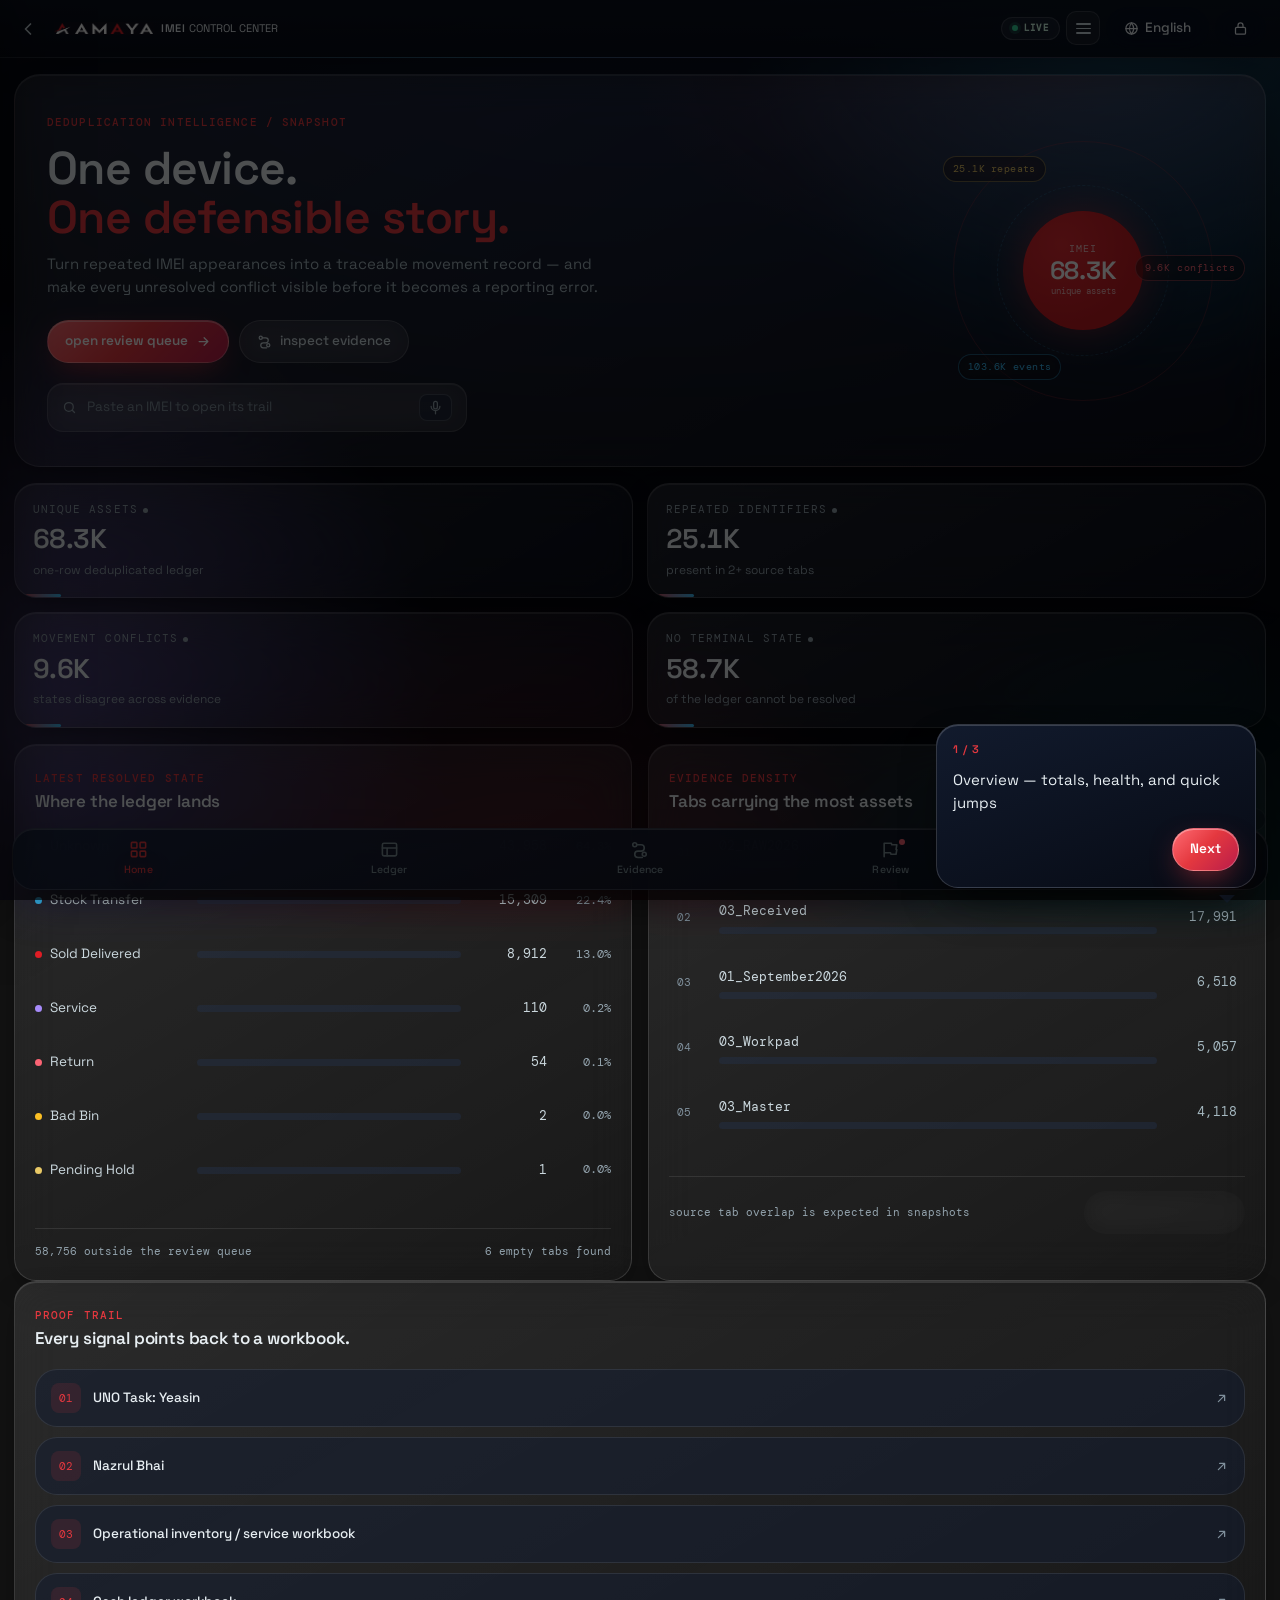
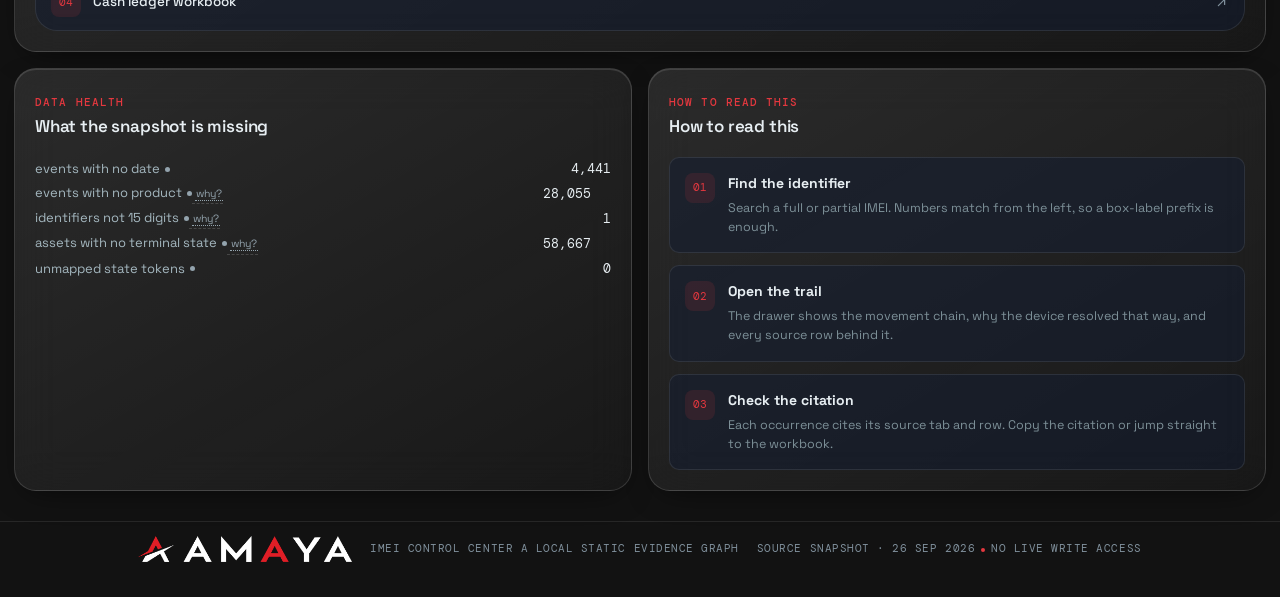
==== commit 9ae44189: "Refine phone, tablet, and edge-to-edge glass layout" ====
--- a/index.html
+++ b/index.html
@@ -29,7 +29,7 @@
     <link rel="stylesheet" href="/fonts/fonts.css" />
     <script type="module" crossorigin src="/assets/index-DPmNGgo9.js"></script>
     <link rel="stylesheet" crossorigin href="/assets/index-P2bQqE--.css">
-    <link rel="stylesheet" href="/assets/amaya-glass-c8fdfb607e.css">
+    <link rel="stylesheet" href="/assets/amaya-glass-040548050a.css">
     <script defer src="/assets/amaya-glass-32c76a8f71.js"></script>
   </head>
   <body>
--- a/assets/amaya-glass-040548050a.css
+++ b/assets/amaya-glass-040548050a.css
@@ -0,0 +1,1079 @@
+html {
+  --amaya-top: 0px;
+  --amaya-bottom: 0px;
+  --amaya-radius: 22px;
+  --amaya-border: rgba(255, 255, 255, 0.14);
+  --amaya-fill: linear-gradient(150deg, rgba(255, 255, 255, 0.105), rgba(255, 255, 255, 0.028));
+  --amaya-panel: linear-gradient(160deg, rgba(18, 27, 46, 0.98), rgba(7, 11, 21, 0.96));
+  --amaya-dock: linear-gradient(160deg, rgba(25, 36, 60, 0.94), rgba(8, 12, 22, 0.9));
+  --amaya-shadow: 0 20px 48px -18px rgba(0, 0, 0, 0.85), inset 0 1px 0 rgba(255, 255, 255, 0.17);
+  --amaya-shadow-soft: 0 10px 32px -14px rgba(0, 0, 0, 0.7), inset 0 1px 0 rgba(255, 255, 255, 0.12);
+  --amaya-blur: blur(22px) saturate(165%);
+  --amaya-blur-strong: blur(30px) saturate(185%);
+  --amaya-accent-grad: linear-gradient(135deg, #ff6b72 0%, #e4383f 46%, #b91c4a 100%);
+  background: #05070f !important;
+}
+
+html:not([data-theme-light="true"]) {
+  --bg: rgba(5, 8, 16, 0.35) !important;
+  --bg-deep: rgba(3, 5, 12, 0.55) !important;
+  --surface: rgba(14, 22, 38, 0.58) !important;
+  --surface-2: rgba(20, 30, 50, 0.52) !important;
+  --surface-3: rgba(28, 40, 64, 0.46) !important;
+  --surface-4: rgba(36, 50, 78, 0.42) !important;
+  --surface-5: rgba(44, 60, 92, 0.4) !important;
+  --line: rgba(255, 255, 255, 0.16) !important;
+  --line-soft: rgba(255, 255, 255, 0.09) !important;
+  --radius: 22px !important;
+  --radius-sm: 14px !important;
+  --radius-xs: 10px !important;
+  --shadow: 0 24px 60px -20px rgba(0, 0, 0, 0.8) !important;
+}
+
+html[data-theme-light="true"] {
+  --bg: rgba(255, 255, 255, 0.32) !important;
+  --bg-deep: rgba(255, 255, 255, 0.48) !important;
+  --surface: rgba(255, 255, 255, 0.62) !important;
+  --surface-2: rgba(255, 255, 255, 0.7) !important;
+  --surface-3: rgba(255, 255, 255, 0.78) !important;
+  --surface-4: rgba(255, 255, 255, 0.84) !important;
+  --surface-5: rgba(255, 255, 255, 0.9) !important;
+  --line: rgba(15, 23, 42, 0.14) !important;
+  --line-soft: rgba(15, 23, 42, 0.09) !important;
+  --radius: 22px !important;
+  --radius-sm: 14px !important;
+  --radius-xs: 10px !important;
+  --shadow: 0 24px 60px -24px rgba(15, 23, 42, 0.32) !important;
+  --amaya-border: rgba(15, 23, 42, 0.12);
+  --amaya-fill: linear-gradient(150deg, rgba(255, 255, 255, 0.8), rgba(255, 255, 255, 0.46));
+  --amaya-panel: linear-gradient(160deg, rgba(255, 255, 255, 0.99), rgba(255, 255, 255, 0.96));
+  --amaya-dock: linear-gradient(160deg, rgba(255, 255, 255, 0.97), rgba(255, 255, 255, 0.9));
+  --amaya-shadow: 0 20px 48px -20px rgba(15, 23, 42, 0.35), inset 0 1px 0 rgba(255, 255, 255, 0.95);
+  --amaya-shadow-soft: 0 10px 32px -16px rgba(15, 23, 42, 0.28), inset 0 1px 0 rgba(255, 255, 255, 0.9);
+}
+
+html,
+body {
+  background: transparent !important;
+}
+
+body {
+  overscroll-behavior-y: none;
+}
+
+#root {
+  position: relative;
+  z-index: auto !important;
+  background: transparent !important;
+}
+
+#amaya-aurora {
+  position: fixed;
+  inset: 0;
+  z-index: -1;
+  overflow: hidden;
+  pointer-events: none;
+  background: radial-gradient(130% 90% at 50% 0%, #0b1224 0%, #05070f 52%, #04060c 100%);
+}
+
+#amaya-aurora span {
+  position: absolute;
+  display: block;
+  width: 74vmax;
+  height: 74vmax;
+  border-radius: 50%;
+  opacity: 0.62;
+  will-change: transform;
+}
+
+#amaya-aurora .a1 {
+  top: -38vmax;
+  right: -26vmax;
+  background: radial-gradient(circle at 50% 50%, rgba(56, 189, 248, 0.5), rgba(56, 189, 248, 0) 62%);
+  animation: amaya-drift-a 26s ease-in-out infinite alternate;
+}
+
+#amaya-aurora .a2 {
+  top: 18vmax;
+  left: -34vmax;
+  background: radial-gradient(circle at 50% 50%, rgba(167, 139, 250, 0.46), rgba(167, 139, 250, 0) 62%);
+  animation: amaya-drift-b 31s ease-in-out infinite alternate;
+}
+
+#amaya-aurora .a3 {
+  bottom: -44vmax;
+  left: 4vmax;
+  background: radial-gradient(circle at 50% 50%, rgba(228, 56, 63, 0.38), rgba(228, 56, 63, 0) 62%);
+  animation: amaya-drift-c 24s ease-in-out infinite alternate;
+}
+
+#amaya-aurora .a4 {
+  top: 42vmax;
+  right: -30vmax;
+  background: radial-gradient(circle at 50% 50%, rgba(45, 212, 191, 0.3), rgba(45, 212, 191, 0) 62%);
+  animation: amaya-drift-b 36s ease-in-out infinite alternate-reverse;
+}
+
+html[data-theme-light="true"] #amaya-aurora {
+  background: radial-gradient(130% 90% at 50% 0%, #eef5ff 0%, #fbf3f6 52%, #eefbf7 100%);
+}
+
+html[data-theme-light="true"] #amaya-aurora span {
+  opacity: 0.5;
+}
+
+.app-shell {
+  background: transparent !important;
+}
+
+.topbar {
+  top: 0 !important;
+  height: calc(58px + var(--amaya-top)) !important;
+  padding: var(--amaya-top) 14px 0 !important;
+  background: linear-gradient(180deg, rgba(10, 16, 28, 0.96), rgba(7, 11, 21, 0.9)) !important;
+  -webkit-backdrop-filter: var(--amaya-blur-strong);
+  backdrop-filter: var(--amaya-blur-strong);
+  border-bottom: 1px solid rgba(255, 255, 255, 0.1) !important;
+  box-shadow: 0 14px 40px -22px rgba(0, 0, 0, 0.95) !important;
+}
+
+.topbar::after {
+  content: "";
+  position: absolute;
+  left: 8%;
+  right: 8%;
+  bottom: -1px;
+  height: 1px;
+  pointer-events: none;
+  opacity: 0.6;
+  background: linear-gradient(90deg, transparent, rgba(56, 189, 248, 0.5), rgba(167, 139, 250, 0.5), transparent);
+}
+
+html[data-theme-light="true"] .topbar {
+  background: linear-gradient(180deg, rgba(255, 255, 255, 0.98), rgba(255, 255, 255, 0.94)) !important;
+  border-bottom-color: rgba(15, 23, 42, 0.1) !important;
+}
+
+.brand-logo {
+  filter: drop-shadow(0 0 14px rgba(228, 56, 63, 0.35));
+}
+
+.app-shell[data-factor="phone"] .topbar {
+  gap: 6px !important;
+}
+
+.app-shell[data-factor="phone"] .brand {
+  flex: 1 1 auto;
+  min-width: 0;
+  gap: 8px;
+  overflow: hidden;
+}
+
+.app-shell[data-factor="phone"] .brand-logo {
+  height: 12px !important;
+  flex: none;
+}
+
+.app-shell[data-factor="phone"] .brand-text {
+  display: block;
+  min-width: 0;
+  overflow: hidden;
+  white-space: nowrap;
+  text-overflow: ellipsis;
+  font-size: 11px !important;
+  line-height: 1.25;
+}
+
+.app-shell[data-factor="phone"] .brand-text b {
+  font-size: 11px !important;
+  letter-spacing: 0.08em;
+}
+
+.app-shell[data-factor="phone"] .topbar-right {
+  flex: none;
+  gap: 6px;
+  min-width: 0;
+}
+
+.app-shell[data-factor="tablet"] .nav-item {
+  position: relative !important;
+  font-size: 0 !important;
+}
+
+.app-shell[data-factor="tablet"] .nav-item em {
+  top: 8px !important;
+  right: 8px !important;
+  width: 8px !important;
+  height: 8px !important;
+  padding: 0 !important;
+  overflow: hidden;
+  border-radius: 50% !important;
+  background: var(--accent) !important;
+  color: transparent !important;
+  font-size: 0 !important;
+  line-height: 0 !important;
+}
+
+.sidebar {
+  top: calc(58px + var(--amaya-top)) !important;
+  height: calc(100vh - 58px - var(--amaya-top)) !important;
+  background: linear-gradient(180deg, rgba(12, 18, 32, 0.92), rgba(6, 10, 18, 0.86)) !important;
+  -webkit-backdrop-filter: var(--amaya-blur-strong);
+  backdrop-filter: var(--amaya-blur-strong);
+  border-right: 1px solid rgba(255, 255, 255, 0.08) !important;
+}
+
+html[data-theme-light="true"] .sidebar {
+  background: linear-gradient(180deg, rgba(255, 255, 255, 0.95), rgba(255, 255, 255, 0.9)) !important;
+  border-right-color: rgba(15, 23, 42, 0.08) !important;
+}
+
+.app-shell[data-factor="phone"] .sidebar {
+  top: 0 !important;
+  height: 100vh !important;
+  padding-top: calc(18px + var(--amaya-top)) !important;
+  background: linear-gradient(160deg, rgba(16, 24, 42, 0.96), rgba(6, 10, 20, 0.94)) !important;
+  box-shadow: 0 0 70px rgba(0, 0, 0, 0.65) !important;
+}
+
+html[data-theme-light="true"] .app-shell[data-factor="phone"] .sidebar {
+  background: linear-gradient(160deg, rgba(255, 255, 255, 0.98), rgba(248, 250, 255, 0.96)) !important;
+}
+
+.main {
+  padding: 20px 18px 42px !important;
+}
+
+.app-shell[data-factor="phone"] .main {
+  padding: 16px 14px 30px !important;
+}
+
+.card,
+.panel,
+.metric,
+.hero-panel,
+.table-shell,
+.split-card,
+.next-step-card,
+.proof-row,
+.theme-card,
+.theme-panel,
+.src-tab,
+.lm-kind,
+.lm-report,
+.evidence-result,
+.src-window,
+.modal-card,
+.tour-card,
+.lang-menu,
+.drawer,
+.lock-card,
+.mini-stat,
+.device-panel {
+  background: var(--amaya-fill) !important;
+  border: 1px solid var(--amaya-border) !important;
+  border-radius: var(--amaya-radius) !important;
+  -webkit-backdrop-filter: var(--amaya-blur);
+  backdrop-filter: var(--amaya-blur);
+  box-shadow: var(--amaya-shadow-soft) !important;
+}
+
+.drawer,
+.src-window,
+.modal-card,
+.tour-card,
+.lang-menu,
+.theme-panel {
+  background: var(--amaya-panel) !important;
+  border-color: rgba(255, 255, 255, 0.16) !important;
+  box-shadow: var(--amaya-shadow) !important;
+}
+
+.hero-panel {
+  background:
+    radial-gradient(620px 280px at 84% 0%, color-mix(in oklab, var(--accent) 18%, transparent), transparent 70%),
+    var(--amaya-fill) !important;
+  border-radius: 26px !important;
+  overflow: hidden;
+}
+
+.card,
+.metric,
+.split-card,
+.theme-card,
+.lm-kind,
+.src-tab {
+  position: relative;
+  transition: transform 0.18s var(--ease-out), border-color 0.18s var(--ease-out), box-shadow 0.18s var(--ease-out) !important;
+}
+
+.card:hover,
+.metric:hover,
+.split-card:hover,
+.theme-card:hover,
+.lm-kind:hover,
+.src-tab:hover {
+  border-color: rgba(255, 255, 255, 0.26) !important;
+  box-shadow: 0 18px 46px -18px rgba(0, 0, 0, 0.8), inset 0 1px 0 rgba(255, 255, 255, 0.2) !important;
+}
+
+html[data-theme-light="true"] .card:hover,
+html[data-theme-light="true"] .metric:hover,
+html[data-theme-light="true"] .split-card:hover,
+html[data-theme-light="true"] .theme-card:hover,
+html[data-theme-light="true"] .lm-kind:hover,
+html[data-theme-light="true"] .src-tab:hover {
+  border-color: rgba(15, 23, 42, 0.2) !important;
+  box-shadow: 0 18px 46px -20px rgba(15, 23, 42, 0.3), inset 0 1px 0 rgba(255, 255, 255, 0.95) !important;
+}
+
+.metric::after {
+  height: 3px !important;
+  width: 46px !important;
+  border-radius: 99px !important;
+  background: linear-gradient(90deg, var(--accent), var(--accent-2)) !important;
+}
+
+.metric strong {
+  letter-spacing: -0.02em !important;
+}
+
+.panel {
+  padding: 20px !important;
+}
+
+.mini-stat {
+  display: grid;
+  gap: 8px;
+  padding: 14px 16px !important;
+}
+
+.mini-stat-head {
+  display: flex;
+  align-items: baseline;
+  justify-content: space-between;
+  gap: 8px;
+}
+
+.mini-stat-head b {
+  font-size: 14px !important;
+}
+
+.mini-stat-grid {
+  display: flex;
+  flex-wrap: wrap;
+  gap: 6px 14px;
+  font-size: 11.5px !important;
+}
+
+.mini-stat-grid span {
+  white-space: nowrap;
+}
+
+.device-panel {
+  padding: 16px !important;
+}
+
+.interpretation-note {
+  border-radius: 16px !important;
+  -webkit-backdrop-filter: var(--amaya-blur);
+  backdrop-filter: var(--amaya-blur);
+}
+
+.panel-heading,
+.section-title {
+  letter-spacing: -0.01em;
+}
+
+.table-shell {
+  border-radius: 22px !important;
+  overflow: hidden !important;
+}
+
+.table-caption {
+  background: rgba(255, 255, 255, 0.045) !important;
+  border-bottom: 1px solid rgba(255, 255, 255, 0.08) !important;
+}
+
+.data-table thead th {
+  background: rgba(9, 15, 27, 0.78) !important;
+  -webkit-backdrop-filter: blur(18px) saturate(160%);
+  backdrop-filter: blur(18px) saturate(160%);
+  border-bottom: 1px solid rgba(255, 255, 255, 0.1) !important;
+  color: var(--text-4) !important;
+}
+
+.data-table tbody tr {
+  border-bottom: 1px solid rgba(255, 255, 255, 0.055) !important;
+}
+
+.data-table tbody tr:hover {
+  background: rgba(255, 255, 255, 0.05) !important;
+}
+
+html[data-theme-light="true"] .table-caption {
+  background: rgba(255, 255, 255, 0.6) !important;
+  border-bottom-color: rgba(15, 23, 42, 0.08) !important;
+}
+
+html[data-theme-light="true"] .data-table thead th {
+  background: rgba(255, 255, 255, 0.88) !important;
+  border-bottom-color: rgba(15, 23, 42, 0.1) !important;
+}
+
+html[data-theme-light="true"] .data-table tbody tr {
+  border-bottom-color: rgba(15, 23, 42, 0.06) !important;
+}
+
+html[data-theme-light="true"] .data-table tbody tr:hover {
+  background: rgba(255, 255, 255, 0.55) !important;
+}
+
+.btn {
+  border-radius: 999px !important;
+  padding: 10px 17px !important;
+  border: 1px solid rgba(255, 255, 255, 0.12);
+  background: rgba(255, 255, 255, 0.055);
+  -webkit-backdrop-filter: blur(14px) saturate(160%);
+  backdrop-filter: blur(14px) saturate(160%);
+  transition: transform 0.15s var(--ease), box-shadow 0.15s var(--ease), border-color 0.15s var(--ease) !important;
+}
+
+.btn:hover {
+  transform: translateY(-1px);
+  border-color: rgba(255, 255, 255, 0.22);
+}
+
+.btn:active {
+  transform: translateY(0) scale(0.985);
+}
+
+.btn-primary {
+  background: var(--amaya-accent-grad) !important;
+  border-color: rgba(255, 255, 255, 0.26) !important;
+  color: #fff !important;
+  box-shadow: 0 10px 30px -10px rgba(228, 56, 63, 0.75), inset 0 1px 0 rgba(255, 255, 255, 0.35) !important;
+}
+
+.btn-primary:hover {
+  box-shadow: 0 14px 36px -10px rgba(228, 56, 63, 0.85), inset 0 1px 0 rgba(255, 255, 255, 0.4) !important;
+}
+
+.btn-outline {
+  background: rgba(255, 255, 255, 0.05) !important;
+  border-color: rgba(255, 255, 255, 0.16) !important;
+}
+
+.btn-quiet,
+.btn-ghost {
+  background: transparent !important;
+  border-color: transparent !important;
+}
+
+.btn-quiet:hover,
+.btn-ghost:hover {
+  background: rgba(255, 255, 255, 0.06) !important;
+  border-color: rgba(255, 255, 255, 0.1) !important;
+}
+
+html[data-theme-light="true"] .btn {
+  border-color: rgba(15, 23, 42, 0.12);
+  background: rgba(255, 255, 255, 0.6);
+}
+
+html[data-theme-light="true"] .btn-outline {
+  background: rgba(255, 255, 255, 0.55) !important;
+  border-color: rgba(15, 23, 42, 0.14) !important;
+}
+
+.icon-button {
+  border-radius: 12px !important;
+  border-color: rgba(255, 255, 255, 0.12) !important;
+  background: rgba(255, 255, 255, 0.04);
+  -webkit-backdrop-filter: blur(12px);
+  backdrop-filter: blur(12px);
+}
+
+.icon-button:hover {
+  background: rgba(255, 255, 255, 0.08) !important;
+}
+
+.search-box {
+  background: rgba(255, 255, 255, 0.06) !important;
+  border: 1px solid rgba(255, 255, 255, 0.13) !important;
+  border-radius: 16px !important;
+  -webkit-backdrop-filter: blur(16px) saturate(160%);
+  backdrop-filter: blur(16px) saturate(160%);
+  box-shadow: inset 0 1px 0 rgba(255, 255, 255, 0.1);
+}
+
+.search-box:focus-within {
+  border-color: color-mix(in oklab, var(--accent) 58%, transparent) !important;
+  box-shadow: 0 0 0 4px color-mix(in oklab, var(--accent) 14%, transparent), 0 12px 34px -16px rgba(0, 0, 0, 0.8) !important;
+}
+
+.filter-select,
+.toggle-filter,
+.lm-chip,
+.source-chip {
+  background: rgba(255, 255, 255, 0.055) !important;
+  border: 1px solid rgba(255, 255, 255, 0.12) !important;
+  -webkit-backdrop-filter: blur(12px);
+  backdrop-filter: blur(12px);
+}
+
+.toggle-filter.selected,
+.lm-chip.selected,
+.source-chip:hover {
+  background: color-mix(in oklab, var(--accent) 16%, transparent) !important;
+  border-color: color-mix(in oklab, var(--accent) 55%, transparent) !important;
+  color: var(--accent) !important;
+}
+
+.status-badge {
+  -webkit-backdrop-filter: blur(10px);
+  backdrop-filter: blur(10px);
+  box-shadow: inset 0 1px 0 rgba(255, 255, 255, 0.08);
+}
+
+.lm-manual input,
+.lm-manual textarea {
+  background: rgba(255, 255, 255, 0.06) !important;
+  border: 1px solid rgba(255, 255, 255, 0.12) !important;
+  border-radius: 12px !important;
+}
+
+html[data-theme-light="true"] .search-box,
+html[data-theme-light="true"] .filter-select,
+html[data-theme-light="true"] .toggle-filter,
+html[data-theme-light="true"] .lm-chip,
+html[data-theme-light="true"] .source-chip {
+  background: rgba(255, 255, 255, 0.62) !important;
+  border-color: rgba(15, 23, 42, 0.13) !important;
+}
+
+html[data-theme-light="true"] .lm-manual input,
+html[data-theme-light="true"] .lm-manual textarea {
+  background: rgba(255, 255, 255, 0.7) !important;
+  border-color: rgba(15, 23, 42, 0.13) !important;
+}
+
+.modal-backdrop,
+.drawer-backdrop {
+  background: rgba(2, 4, 10, 0.58) !important;
+  -webkit-backdrop-filter: blur(12px) saturate(140%);
+  backdrop-filter: blur(12px) saturate(140%);
+}
+
+html[data-theme-light="true"] .modal-backdrop,
+html[data-theme-light="true"] .drawer-backdrop {
+  background: rgba(15, 23, 42, 0.32) !important;
+}
+
+html[data-theme-light="true"] .drawer,
+html[data-theme-light="true"] .src-window,
+html[data-theme-light="true"] .modal-card,
+html[data-theme-light="true"] .tour-card,
+html[data-theme-light="true"] .lang-menu,
+html[data-theme-light="true"] .theme-panel {
+  border-color: rgba(15, 23, 42, 0.12) !important;
+}
+
+html[data-theme-light="true"] .drawer-top,
+html[data-theme-light="true"] .src-head,
+html[data-theme-light="true"] .src-foot {
+  border-color: rgba(15, 23, 42, 0.09) !important;
+}
+
+html[data-theme-light="true"] .src-foot {
+  background: rgba(255, 255, 255, 0.5) !important;
+}
+
+html[data-theme-light="true"] .timeline-item:hover,
+html[data-theme-light="true"] .tab-row:hover,
+html[data-theme-light="true"] .evidence-result:hover {
+  background: rgba(255, 255, 255, 0.6) !important;
+  border-color: rgba(15, 23, 42, 0.08) !important;
+}
+
+.drawer {
+  border-left: 1px solid rgba(255, 255, 255, 0.14) !important;
+}
+
+.drawer-top,
+.src-head,
+.src-foot {
+  border-color: rgba(255, 255, 255, 0.09) !important;
+}
+
+.src-foot {
+  background: rgba(255, 255, 255, 0.035) !important;
+}
+
+.nav-item {
+  border-radius: 12px !important;
+}
+
+.nav-item.active {
+  background: linear-gradient(100deg, color-mix(in oklab, var(--accent) 18%, transparent), rgba(255, 255, 255, 0.04)) !important;
+  box-shadow: inset 2px 0 0 var(--accent), inset 0 1px 0 rgba(255, 255, 255, 0.1) !important;
+}
+
+.timeline-item,
+.tab-row,
+.evidence-result,
+.proof-row {
+  border-radius: 14px !important;
+}
+
+.timeline-item:hover,
+.tab-row:hover,
+.evidence-result:hover {
+  background: rgba(255, 255, 255, 0.055) !important;
+  border-color: rgba(255, 255, 255, 0.1) !important;
+}
+
+.timeline-dot {
+  box-shadow: 0 0 0 4px rgba(5, 8, 16, 0.55);
+}
+
+.tabbar {
+  background: var(--amaya-dock) !important;
+  -webkit-backdrop-filter: var(--amaya-blur-strong);
+  backdrop-filter: var(--amaya-blur-strong);
+  border-top: 1px solid rgba(255, 255, 255, 0.12) !important;
+}
+
+.app-shell[data-factor="phone"] .tabbar {
+  left: 12px !important;
+  right: 12px !important;
+  bottom: calc(10px + var(--amaya-bottom) + env(safe-area-inset-bottom, 0px)) !important;
+  height: 62px !important;
+  padding-bottom: 0 !important;
+  border: 1px solid rgba(255, 255, 255, 0.14) !important;
+  border-radius: 22px !important;
+  overflow: hidden;
+  box-shadow: 0 20px 46px -16px rgba(0, 0, 0, 0.9), inset 0 1px 0 rgba(255, 255, 255, 0.18) !important;
+}
+
+.app-shell[data-factor="phone"] .tabbar::before {
+  content: "";
+  position: absolute;
+  left: 12%;
+  right: 12%;
+  top: -1px;
+  height: 1px;
+  pointer-events: none;
+  background: linear-gradient(90deg, transparent, rgba(56, 189, 248, 0.45), rgba(167, 139, 250, 0.45), transparent);
+}
+
+.app-shell[data-factor="phone"] {
+  padding-bottom: calc(92px + var(--amaya-bottom) + env(safe-area-inset-bottom, 0px)) !important;
+}
+
+.app-shell[data-factor="phone"] .app-footer {
+  padding-bottom: 18px !important;
+}
+
+html[data-theme-light="true"] .tabbar {
+  background: var(--amaya-dock) !important;
+  border-color: rgba(15, 23, 42, 0.1) !important;
+}
+
+.tabbar-item.active {
+  color: var(--accent) !important;
+  text-shadow: 0 0 18px color-mix(in oklab, var(--accent) 55%, transparent);
+}
+
+.lock-screen,
+.load-screen {
+  background:
+    radial-gradient(120% 80% at 50% -10%, color-mix(in oklab, var(--accent) 14%, transparent), transparent 60%),
+    transparent !important;
+}
+
+.lock-card {
+  padding: 28px 24px !important;
+}
+
+.view-head h1 {
+  letter-spacing: -0.022em !important;
+}
+
+.eyebrow {
+  color: var(--accent) !important;
+}
+
+.app-shell[data-factor="phone"] .mobile-menu {
+  display: none !important;
+}
+
+.amaya-menu {
+  display: none;
+  flex: none;
+  flex-direction: column;
+  align-items: center;
+  justify-content: center;
+  gap: 3px;
+  width: 34px;
+  height: 34px;
+  padding: 0;
+  border-radius: 10px;
+  border: 1px solid rgba(255, 255, 255, 0.14);
+  background: rgba(255, 255, 255, 0.055);
+  -webkit-backdrop-filter: blur(12px);
+  backdrop-filter: blur(12px);
+  color: var(--text-2);
+  cursor: pointer;
+}
+
+.app-shell[data-factor="phone"] .amaya-menu {
+  display: inline-flex;
+}
+
+.amaya-menu span {
+  display: block;
+  width: 15px;
+  height: 1.5px;
+  border-radius: 2px;
+  background: currentColor;
+}
+
+html[data-theme-light="true"] .amaya-menu {
+  border-color: rgba(15, 23, 42, 0.13);
+  background: rgba(255, 255, 255, 0.62);
+}
+
+.amaya-live {
+  display: inline-flex;
+  align-items: center;
+  gap: 6px;
+  flex: none;
+  padding: 6px 10px;
+  border-radius: 999px;
+  border: 1px solid rgba(255, 255, 255, 0.14);
+  background: rgba(255, 255, 255, 0.06);
+  -webkit-backdrop-filter: blur(14px) saturate(170%);
+  backdrop-filter: blur(14px) saturate(170%);
+  color: #d1fae5;
+  font-family: var(--font-mono, monospace);
+  font-size: 9px;
+  font-weight: 600;
+  letter-spacing: 0.14em;
+  line-height: 1;
+  cursor: pointer;
+  transition: border-color 0.15s var(--ease), background 0.15s var(--ease);
+}
+
+.amaya-live b {
+  font-weight: 600;
+}
+
+.amaya-live i {
+  width: 6px;
+  height: 6px;
+  border-radius: 50%;
+  background: #34d399;
+  box-shadow: 0 0 0 3px rgba(52, 211, 153, 0.16);
+  animation: amaya-pulse 2.4s ease-in-out infinite;
+}
+
+.amaya-live[data-state="offline"] {
+  color: #fde68a;
+  border-color: rgba(251, 191, 36, 0.35);
+  background: rgba(251, 191, 36, 0.1);
+}
+
+.amaya-live[data-state="offline"] i {
+  background: #fbbf24;
+  box-shadow: 0 0 0 3px rgba(251, 191, 36, 0.16);
+  animation: none;
+}
+
+.amaya-live[data-state="update"] {
+  color: #a5f3fc;
+  border-color: rgba(34, 211, 238, 0.4);
+  background: rgba(34, 211, 238, 0.12);
+}
+
+.amaya-live[data-state="update"] i {
+  background: #22d3ee;
+  box-shadow: 0 0 0 3px rgba(34, 211, 238, 0.18);
+  animation: amaya-pulse 1.1s ease-in-out infinite;
+}
+
+.amaya-live[data-state="syncing"] {
+  color: #ddd6fe;
+  border-color: rgba(167, 139, 250, 0.4);
+  background: rgba(167, 139, 250, 0.12);
+}
+
+.amaya-live[data-state="syncing"] i {
+  background: #a78bfa;
+  box-shadow: 0 0 0 3px rgba(167, 139, 250, 0.18);
+}
+
+html[data-theme-light="true"] .amaya-live {
+  border-color: rgba(15, 23, 42, 0.12);
+  background: rgba(255, 255, 255, 0.6);
+}
+
+#amaya-pull {
+  position: fixed;
+  left: 50%;
+  top: calc(var(--amaya-top) + 10px);
+  transform: translate(-50%, -10px);
+  z-index: 9998;
+  display: flex;
+  align-items: center;
+  gap: 8px;
+  padding: 9px 15px;
+  border-radius: 999px;
+  border: 1px solid rgba(255, 255, 255, 0.16);
+  background: rgba(13, 21, 36, 0.82);
+  -webkit-backdrop-filter: blur(22px) saturate(180%);
+  backdrop-filter: blur(22px) saturate(180%);
+  box-shadow: 0 12px 34px -12px rgba(0, 0, 0, 0.9), inset 0 1px 0 rgba(255, 255, 255, 0.16);
+  color: #dbeafe;
+  font-family: var(--font-mono, monospace);
+  font-size: 9.5px;
+  font-weight: 600;
+  letter-spacing: 0.13em;
+  text-transform: uppercase;
+  opacity: 0;
+  pointer-events: none;
+  transition: opacity 0.16s var(--ease), border-color 0.16s var(--ease), color 0.16s var(--ease);
+}
+
+#amaya-pull.show {
+  opacity: 1;
+}
+
+#amaya-pull.armed {
+  border-color: rgba(52, 211, 153, 0.5);
+  color: #a7f3d0;
+}
+
+#amaya-pull.syncing {
+  border-color: rgba(56, 189, 248, 0.5);
+  color: #bae6fd;
+}
+
+.amaya-pull-ring {
+  width: 11px;
+  height: 11px;
+  border-radius: 50%;
+  border: 2px solid rgba(255, 255, 255, 0.28);
+  border-top-color: #38bdf8;
+  animation: amaya-spin 0.9s linear infinite;
+}
+
+html[data-theme-light="true"] #amaya-pull {
+  background: rgba(255, 255, 255, 0.9);
+  border-color: rgba(15, 23, 42, 0.12);
+  color: #334155;
+}
+
+#amaya-toast {
+  position: fixed;
+  left: 50%;
+  bottom: calc(96px + var(--amaya-bottom) + env(safe-area-inset-bottom, 0px));
+  transform: translate(-50%, 14px);
+  z-index: 9999;
+  display: flex;
+  align-items: center;
+  gap: 12px;
+  max-width: min(92vw, 430px);
+  padding: 12px 14px 12px 16px;
+  border-radius: 18px;
+  border: 1px solid rgba(255, 255, 255, 0.16);
+  background: rgba(12, 18, 32, 0.92);
+  -webkit-backdrop-filter: blur(26px) saturate(185%);
+  backdrop-filter: blur(26px) saturate(185%);
+  box-shadow: 0 22px 54px -18px rgba(0, 0, 0, 0.95), inset 0 1px 0 rgba(255, 255, 255, 0.16);
+  color: #e7eef2;
+  font-size: 12.5px;
+  line-height: 1.35;
+  opacity: 0;
+  pointer-events: none;
+  transition: opacity 0.2s var(--ease), transform 0.2s var(--ease);
+}
+
+#amaya-toast.show {
+  opacity: 1;
+  transform: translate(-50%, 0);
+  pointer-events: auto;
+}
+
+#amaya-toast span {
+  min-width: 0;
+}
+
+#amaya-toast button {
+  flex: none;
+  padding: 8px 13px;
+  border-radius: 999px;
+  border: 1px solid rgba(255, 255, 255, 0.22);
+  background: var(--amaya-accent-grad);
+  color: #fff;
+  font-family: var(--font-sans, sans-serif);
+  font-size: 11px;
+  font-weight: 600;
+  cursor: pointer;
+  box-shadow: 0 8px 22px -8px rgba(228, 56, 63, 0.8), inset 0 1px 0 rgba(255, 255, 255, 0.35);
+}
+
+html[data-theme-light="true"] #amaya-toast {
+  background: rgba(255, 255, 255, 0.95);
+  border-color: rgba(15, 23, 42, 0.12);
+  color: #0f172a;
+}
+
+html.amaya-keyboard .tabbar {
+  display: none !important;
+}
+
+html.amaya-keyboard .app-shell[data-factor="phone"] {
+  padding-bottom: calc(20px + var(--amaya-bottom)) !important;
+}
+
+html.amaya-keyboard #amaya-toast {
+  bottom: calc(16px + var(--amaya-bottom)) !important;
+}
+
+html[data-theme-light="true"] ::selection {
+  background: color-mix(in oklab, var(--accent) 25%, transparent);
+}
+
+@keyframes amaya-drift-a {
+  from { transform: translate3d(0, 0, 0) scale(1); }
+  to { transform: translate3d(-6vmax, 7vmax, 0) scale(1.12); }
+}
+
+@keyframes amaya-drift-b {
+  from { transform: translate3d(0, 0, 0) scale(1.05); }
+  to { transform: translate3d(7vmax, -5vmax, 0) scale(0.94); }
+}
+
+@keyframes amaya-drift-c {
+  from { transform: translate3d(0, 0, 0) scale(0.98); }
+  to { transform: translate3d(5vmax, -8vmax, 0) scale(1.1); }
+}
+
+@keyframes amaya-pulse {
+  0%, 100% { opacity: 1; transform: scale(1); }
+  50% { opacity: 0.55; transform: scale(0.82); }
+}
+
+@keyframes amaya-spin {
+  to { transform: rotate(360deg); }
+}
+
+@supports not ((backdrop-filter: blur(2px)) or (-webkit-backdrop-filter: blur(2px))) {
+  .topbar,
+  .sidebar,
+  .tabbar,
+  .card,
+  .panel,
+  .metric,
+  .hero-panel,
+  .table-shell,
+  .drawer,
+  .modal-card,
+  .src-window,
+  .tour-card,
+  .lang-menu,
+  .theme-panel {
+    background: rgba(10, 16, 28, 0.94) !important;
+  }
+}
+
+@media (min-width: 720px) and (max-width: 860px) {
+  .app-shell[data-factor="tablet"] {
+    grid-template-columns: 76px minmax(0, 1fr) !important;
+    grid-template-areas: "top top" "side main" "foot foot" !important;
+  }
+  .app-shell[data-factor="tablet"] .sidebar {
+    position: sticky !important;
+    top: calc(58px + var(--amaya-top)) !important;
+    left: auto !important;
+    width: auto !important;
+    transform: none !important;
+    box-shadow: none !important;
+    z-index: 1 !important;
+  }
+  .app-shell[data-factor="tablet"] .topbar {
+    grid-area: top !important;
+  }
+  .app-shell[data-factor="tablet"] .main {
+    grid-area: main !important;
+  }
+  .app-shell[data-factor="tablet"] .app-footer {
+    grid-area: foot !important;
+  }
+  .app-shell[data-factor="tablet"] .mobile-menu {
+    display: none !important;
+  }
+}
+
+@media (max-width: 719px) {
+  .amaya-live {
+    padding: 6px 8px;
+  }
+  .amaya-live b {
+    display: none;
+  }
+  .app-shell[data-factor="phone"] .lang-trigger,
+  .app-shell[data-factor="phone"] .topbar-right > .btn {
+    width: 34px;
+    height: 34px;
+    padding: 0 !important;
+    justify-content: center;
+  }
+  .app-shell[data-factor="phone"] .lang-trigger > span {
+    display: none;
+  }
+}
+
+@media (prefers-reduced-motion: reduce) {
+  #amaya-aurora span,
+  .amaya-live i,
+  .amaya-pull-ring {
+    animation: none !important;
+  }
+}
+
+@media (max-width: 480px) {
+  .app-shell[data-factor="phone"] .brand-text {
+    font-size: 0 !important;
+  }
+  .app-shell[data-factor="phone"] .brand-text b {
+    font-size: 12px !important;
+  }
+}
+
+@media (max-width: 400px) {
+  .app-shell[data-factor="phone"] .brand-logo {
+    height: 11px !important;
+  }
+  .app-shell[data-factor="phone"] .brand-text b {
+    font-size: 11px !important;
+  }
+}
+
+.drawer {
+  padding-top: var(--amaya-top) !important;
+}
+
+.app-shell[data-factor="phone"] .tour-card {
+  bottom: calc(12px + var(--amaya-bottom) + env(safe-area-inset-bottom, 0px)) !important;
+}
+
+@media (max-width: 350px) {
+  .app-shell[data-factor="phone"] .brand-text {
+    display: none !important;
+  }
+  .app-shell[data-factor="phone"] .brand {
+    flex: 0 0 auto;
+  }
+}
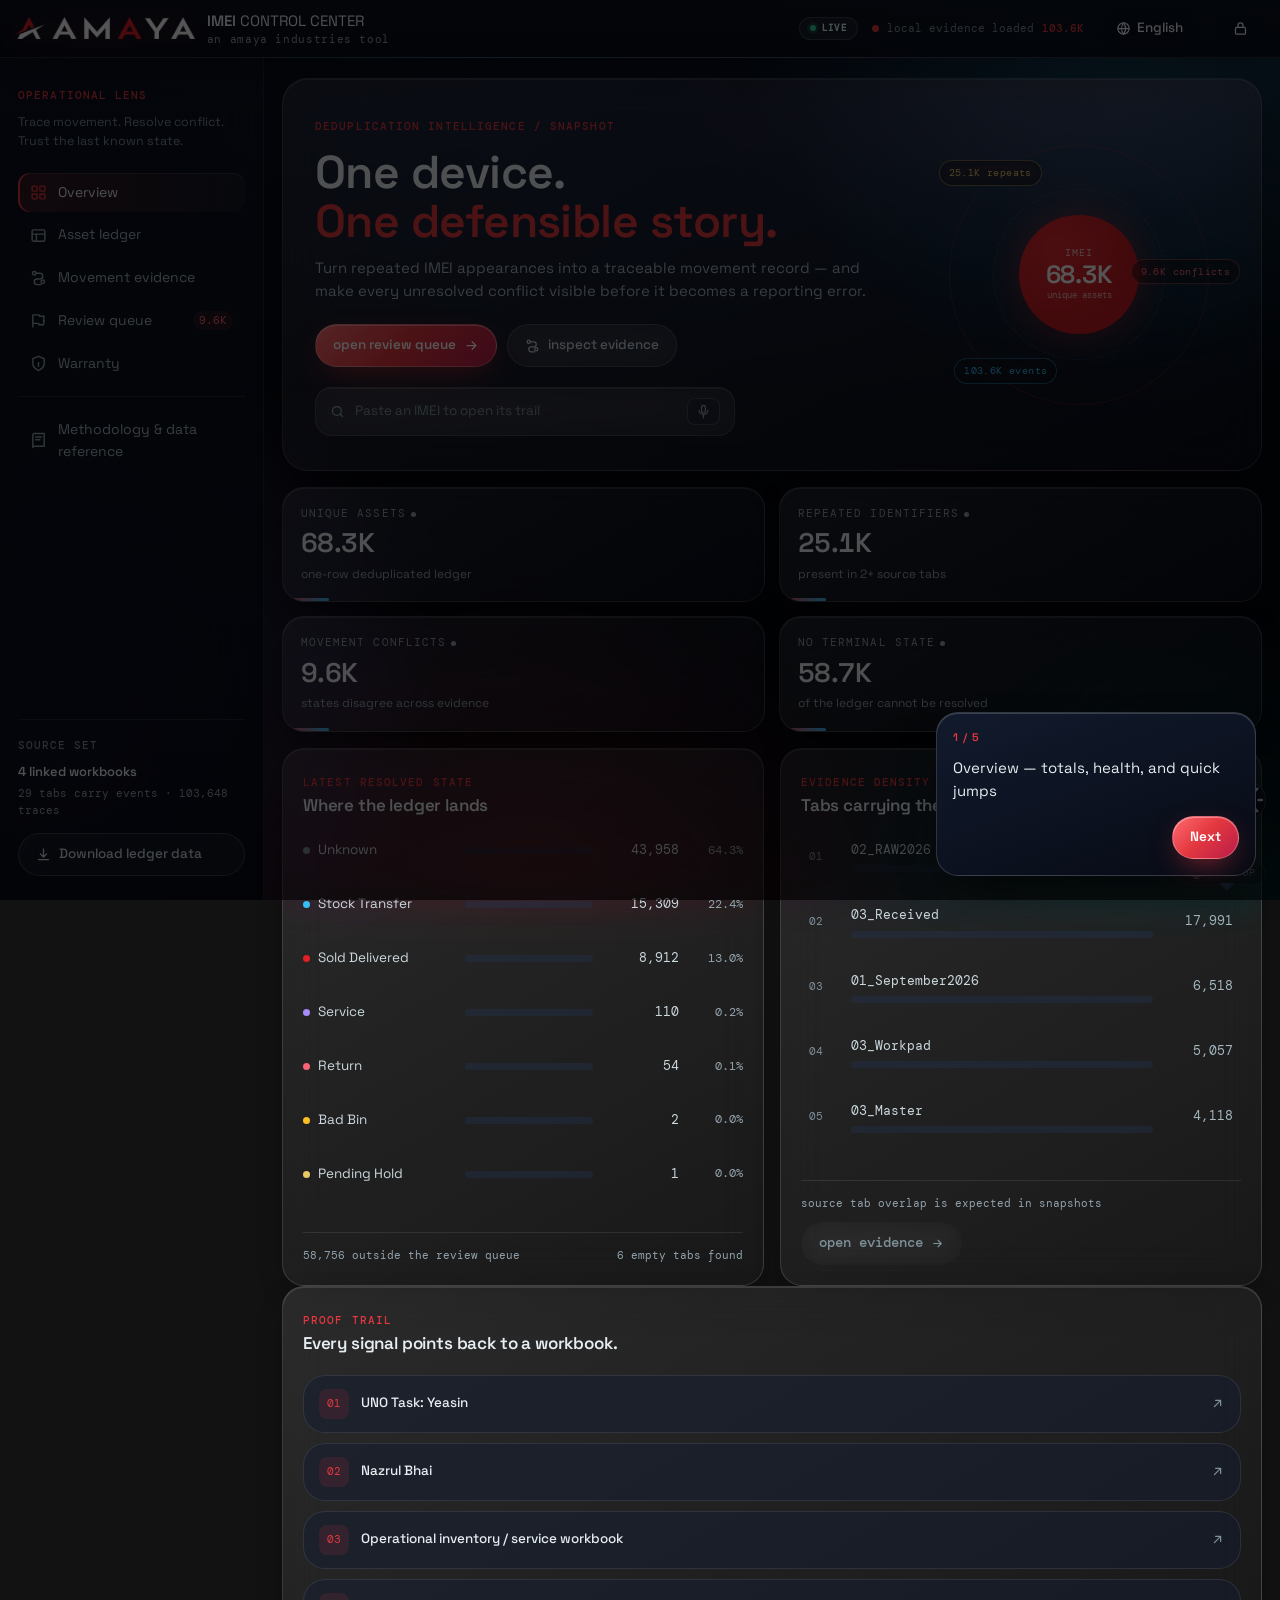
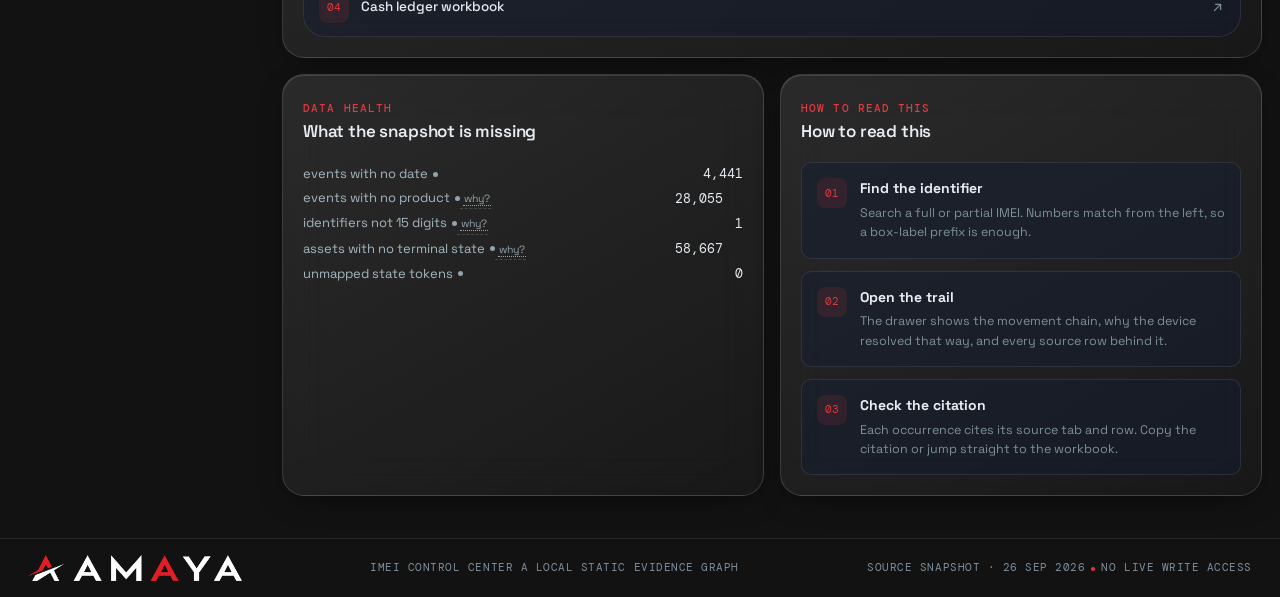
==== commit 2e699eef: "v2.4.0: update glass overlay (6 themes, theme toggle)" ====
--- a/index.html
+++ b/index.html
@@ -29,8 +29,8 @@
     <link rel="stylesheet" href="/fonts/fonts.css" />
     <script type="module" crossorigin src="/assets/index-DPmNGgo9.js"></script>
     <link rel="stylesheet" crossorigin href="/assets/index-P2bQqE--.css">
-    <link rel="stylesheet" href="/assets/amaya-glass-040548050a.css">
-    <script defer src="/assets/amaya-glass-32c76a8f71.js"></script>
+    <link rel="stylesheet" href="/assets/amaya-glass-58bed1277d.css">
+    <script defer src="/assets/amaya-glass-05f277ba77.js"></script>
   </head>
   <body>
     <div id="root"></div>
--- a/assets/amaya-glass-58bed1277d.css
+++ b/assets/amaya-glass-58bed1277d.css
@@ -0,0 +1,1347 @@
+html {
+  --amaya-top: 0px;
+  --amaya-bottom: 0px;
+  --amaya-radius: 22px;
+  --amaya-border: rgba(255, 255, 255, 0.14);
+  --amaya-fill: linear-gradient(150deg, rgba(255, 255, 255, 0.105), rgba(255, 255, 255, 0.028));
+  --amaya-panel: linear-gradient(160deg, rgba(18, 27, 46, 0.98), rgba(7, 11, 21, 0.96));
+  --amaya-dock: linear-gradient(160deg, rgba(25, 36, 60, 0.94), rgba(8, 12, 22, 0.9));
+  --amaya-shadow: 0 20px 48px -18px rgba(0, 0, 0, 0.85), inset 0 1px 0 rgba(255, 255, 255, 0.17);
+  --amaya-shadow-soft: 0 10px 32px -14px rgba(0, 0, 0, 0.7), inset 0 1px 0 rgba(255, 255, 255, 0.12);
+  --amaya-blur: blur(22px) saturate(165%);
+  --amaya-blur-strong: blur(30px) saturate(185%);
+  --amaya-accent-grad: linear-gradient(135deg, #ff6b72 0%, #e4383f 46%, #b91c4a 100%);
+  background: #05070f !important;
+}
+
+html:not([data-theme-light="true"]) {
+  --bg: rgba(5, 8, 16, 0.35) !important;
+  --bg-deep: rgba(3, 5, 12, 0.55) !important;
+  --surface: rgba(14, 22, 38, 0.58) !important;
+  --surface-2: rgba(20, 30, 50, 0.52) !important;
+  --surface-3: rgba(28, 40, 64, 0.46) !important;
+  --surface-4: rgba(36, 50, 78, 0.42) !important;
+  --surface-5: rgba(44, 60, 92, 0.4) !important;
+  --line: rgba(255, 255, 255, 0.16) !important;
+  --line-soft: rgba(255, 255, 255, 0.09) !important;
+  --radius: 22px !important;
+  --radius-sm: 14px !important;
+  --radius-xs: 10px !important;
+  --shadow: 0 24px 60px -20px rgba(0, 0, 0, 0.8) !important;
+}
+
+html[data-theme-light="true"] {
+  --bg: rgba(255, 255, 255, 0.32) !important;
+  --bg-deep: rgba(255, 255, 255, 0.48) !important;
+  --surface: rgba(255, 255, 255, 0.62) !important;
+  --surface-2: rgba(255, 255, 255, 0.7) !important;
+  --surface-3: rgba(255, 255, 255, 0.78) !important;
+  --surface-4: rgba(255, 255, 255, 0.84) !important;
+  --surface-5: rgba(255, 255, 255, 0.9) !important;
+  --line: rgba(15, 23, 42, 0.14) !important;
+  --line-soft: rgba(15, 23, 42, 0.09) !important;
+  --radius: 22px !important;
+  --radius-sm: 14px !important;
+  --radius-xs: 10px !important;
+  --shadow: 0 24px 60px -24px rgba(15, 23, 42, 0.32) !important;
+  --amaya-border: rgba(15, 23, 42, 0.12);
+  --amaya-fill: linear-gradient(150deg, rgba(255, 255, 255, 0.8), rgba(255, 255, 255, 0.46));
+  --amaya-panel: linear-gradient(160deg, rgba(255, 255, 255, 0.99), rgba(255, 255, 255, 0.96));
+  --amaya-dock: linear-gradient(160deg, rgba(255, 255, 255, 0.97), rgba(255, 255, 255, 0.9));
+  --amaya-shadow: 0 20px 48px -20px rgba(15, 23, 42, 0.35), inset 0 1px 0 rgba(255, 255, 255, 0.95);
+  --amaya-shadow-soft: 0 10px 32px -16px rgba(15, 23, 42, 0.28), inset 0 1px 0 rgba(255, 255, 255, 0.9);
+}
+
+html,
+body {
+  background: transparent !important;
+}
+
+body {
+  overscroll-behavior-y: none;
+}
+
+#root {
+  position: relative;
+  z-index: auto !important;
+  background: transparent !important;
+}
+
+#amaya-aurora {
+  position: fixed;
+  inset: 0;
+  z-index: -1;
+  overflow: hidden;
+  pointer-events: none;
+  background: radial-gradient(130% 90% at 50% 0%, var(--amaya-bg-0, #0b1224) 0%, var(--amaya-bg-1, #05070f) 52%, var(--amaya-bg-2, #04060c) 100%);
+}
+
+#amaya-aurora span {
+  position: absolute;
+  display: block;
+  width: 74vmax;
+  height: 74vmax;
+  border-radius: 50%;
+  opacity: 0.62;
+  will-change: transform;
+}
+
+#amaya-aurora .a1 {
+  top: -38vmax;
+  right: -26vmax;
+  background: radial-gradient(circle at 50% 50%, var(--amaya-orb-1, rgba(56, 189, 248, 0.5)), transparent 62%);
+  animation: amaya-drift-a 26s ease-in-out infinite alternate;
+}
+
+#amaya-aurora .a2 {
+  top: 18vmax;
+  left: -34vmax;
+  background: radial-gradient(circle at 50% 50%, var(--amaya-orb-2, rgba(167, 139, 250, 0.46)), transparent 62%);
+  animation: amaya-drift-b 31s ease-in-out infinite alternate;
+}
+
+#amaya-aurora .a3 {
+  bottom: -44vmax;
+  left: 4vmax;
+  background: radial-gradient(circle at 50% 50%, var(--amaya-orb-3, rgba(228, 56, 63, 0.38)), transparent 62%);
+  animation: amaya-drift-c 24s ease-in-out infinite alternate;
+}
+
+#amaya-aurora .a4 {
+  top: 42vmax;
+  right: -30vmax;
+  background: radial-gradient(circle at 50% 50%, var(--amaya-orb-4, rgba(45, 212, 191, 0.3)), transparent 62%);
+  animation: amaya-drift-b 36s ease-in-out infinite alternate-reverse;
+}
+
+html[data-theme-light="true"] #amaya-aurora {
+  background: radial-gradient(130% 90% at 50% 0%, #eef5ff 0%, #fbf3f6 52%, #eefbf7 100%);
+}
+
+html[data-theme-light="true"] #amaya-aurora span {
+  opacity: 0.5;
+}
+
+.app-shell {
+  background: transparent !important;
+}
+
+.topbar {
+  top: 0 !important;
+  height: calc(58px + var(--amaya-top)) !important;
+  padding: var(--amaya-top) 14px 0 !important;
+  background: linear-gradient(180deg, rgba(10, 16, 28, 0.96), rgba(7, 11, 21, 0.9)) !important;
+  -webkit-backdrop-filter: var(--amaya-blur-strong);
+  backdrop-filter: var(--amaya-blur-strong);
+  border-bottom: 1px solid rgba(255, 255, 255, 0.1) !important;
+  box-shadow: 0 14px 40px -22px rgba(0, 0, 0, 0.95) !important;
+}
+
+.topbar::after {
+  content: "";
+  position: absolute;
+  left: 8%;
+  right: 8%;
+  bottom: -1px;
+  height: 1px;
+  pointer-events: none;
+  opacity: 0.6;
+  background: linear-gradient(90deg, transparent, rgba(56, 189, 248, 0.5), rgba(167, 139, 250, 0.5), transparent);
+}
+
+html[data-theme-light="true"] .topbar {
+  background: linear-gradient(180deg, rgba(255, 255, 255, 0.98), rgba(255, 255, 255, 0.94)) !important;
+  border-bottom-color: rgba(15, 23, 42, 0.1) !important;
+}
+
+.brand-logo {
+  filter: drop-shadow(0 0 14px rgba(228, 56, 63, 0.35));
+}
+
+.app-shell[data-factor="phone"] .topbar {
+  gap: 6px !important;
+}
+
+.app-shell[data-factor="phone"] .brand {
+  flex: 1 1 auto;
+  min-width: 0;
+  gap: 8px;
+  overflow: hidden;
+}
+
+.app-shell[data-factor="phone"] .brand-logo {
+  height: 12px !important;
+  flex: none;
+}
+
+.app-shell[data-factor="phone"] .brand-text {
+  display: block;
+  min-width: 0;
+  overflow: hidden;
+  white-space: nowrap;
+  text-overflow: ellipsis;
+  font-size: 11px !important;
+  line-height: 1.25;
+}
+
+.app-shell[data-factor="phone"] .brand-text b {
+  font-size: 11px !important;
+  letter-spacing: 0.08em;
+}
+
+.app-shell[data-factor="phone"] .topbar-right {
+  flex: none;
+  gap: 6px;
+  min-width: 0;
+}
+
+.app-shell[data-factor="tablet"] .nav-item {
+  position: relative !important;
+  font-size: 0 !important;
+}
+
+.app-shell[data-factor="tablet"] .nav-item em {
+  top: 8px !important;
+  right: 8px !important;
+  width: 8px !important;
+  height: 8px !important;
+  padding: 0 !important;
+  overflow: hidden;
+  border-radius: 50% !important;
+  background: var(--accent) !important;
+  color: transparent !important;
+  font-size: 0 !important;
+  line-height: 0 !important;
+}
+
+.sidebar {
+  top: calc(58px + var(--amaya-top)) !important;
+  height: calc(100vh - 58px - var(--amaya-top)) !important;
+  background: linear-gradient(180deg, rgba(12, 18, 32, 0.92), rgba(6, 10, 18, 0.86)) !important;
+  -webkit-backdrop-filter: var(--amaya-blur-strong);
+  backdrop-filter: var(--amaya-blur-strong);
+  border-right: 1px solid rgba(255, 255, 255, 0.08) !important;
+}
+
+html[data-theme-light="true"] .sidebar {
+  background: linear-gradient(180deg, rgba(255, 255, 255, 0.95), rgba(255, 255, 255, 0.9)) !important;
+  border-right-color: rgba(15, 23, 42, 0.08) !important;
+}
+
+.app-shell[data-factor="phone"] .sidebar {
+  top: 0 !important;
+  height: 100vh !important;
+  padding-top: calc(18px + var(--amaya-top)) !important;
+  background: linear-gradient(160deg, rgba(16, 24, 42, 0.96), rgba(6, 10, 20, 0.94)) !important;
+  box-shadow: 0 0 70px rgba(0, 0, 0, 0.65) !important;
+}
+
+html[data-theme-light="true"] .app-shell[data-factor="phone"] .sidebar {
+  background: linear-gradient(160deg, rgba(255, 255, 255, 0.98), rgba(248, 250, 255, 0.96)) !important;
+}
+
+.main {
+  padding: 20px 18px 42px !important;
+}
+
+.app-shell[data-factor="phone"] .main {
+  padding: 16px 14px 30px !important;
+}
+
+.card,
+.panel,
+.metric,
+.hero-panel,
+.table-shell,
+.split-card,
+.next-step-card,
+.proof-row,
+.theme-card,
+.theme-panel,
+.src-tab,
+.lm-kind,
+.lm-report,
+.evidence-result,
+.src-window,
+.modal-card,
+.tour-card,
+.lang-menu,
+.drawer,
+.lock-card,
+.mini-stat,
+.device-panel {
+  background: var(--amaya-fill) !important;
+  border: 1px solid var(--amaya-border) !important;
+  border-radius: var(--amaya-radius) !important;
+  -webkit-backdrop-filter: var(--amaya-blur);
+  backdrop-filter: var(--amaya-blur);
+  box-shadow: var(--amaya-shadow-soft) !important;
+}
+
+.drawer,
+.src-window,
+.modal-card,
+.tour-card,
+.lang-menu,
+.theme-panel {
+  background: var(--amaya-panel) !important;
+  border-color: rgba(255, 255, 255, 0.16) !important;
+  box-shadow: var(--amaya-shadow) !important;
+}
+
+.hero-panel {
+  background:
+    radial-gradient(620px 280px at 84% 0%, color-mix(in oklab, var(--accent) 18%, transparent), transparent 70%),
+    var(--amaya-fill) !important;
+  border-radius: 26px !important;
+  overflow: hidden;
+}
+
+.card,
+.metric,
+.split-card,
+.theme-card,
+.lm-kind,
+.src-tab {
+  position: relative;
+  transition: transform 0.18s var(--ease-out), border-color 0.18s var(--ease-out), box-shadow 0.18s var(--ease-out) !important;
+}
+
+.card:hover,
+.metric:hover,
+.split-card:hover,
+.theme-card:hover,
+.lm-kind:hover,
+.src-tab:hover {
+  border-color: rgba(255, 255, 255, 0.26) !important;
+  box-shadow: 0 18px 46px -18px rgba(0, 0, 0, 0.8), inset 0 1px 0 rgba(255, 255, 255, 0.2) !important;
+}
+
+html[data-theme-light="true"] .card:hover,
+html[data-theme-light="true"] .metric:hover,
+html[data-theme-light="true"] .split-card:hover,
+html[data-theme-light="true"] .theme-card:hover,
+html[data-theme-light="true"] .lm-kind:hover,
+html[data-theme-light="true"] .src-tab:hover {
+  border-color: rgba(15, 23, 42, 0.2) !important;
+  box-shadow: 0 18px 46px -20px rgba(15, 23, 42, 0.3), inset 0 1px 0 rgba(255, 255, 255, 0.95) !important;
+}
+
+.metric::after {
+  height: 3px !important;
+  width: 46px !important;
+  border-radius: 99px !important;
+  background: linear-gradient(90deg, var(--accent), var(--accent-2)) !important;
+}
+
+.metric strong {
+  letter-spacing: -0.02em !important;
+}
+
+.panel {
+  padding: 20px !important;
+}
+
+.mini-stat {
+  display: grid;
+  gap: 8px;
+  padding: 14px 16px !important;
+}
+
+.mini-stat-head {
+  display: flex;
+  align-items: baseline;
+  justify-content: space-between;
+  gap: 8px;
+}
+
+.mini-stat-head b {
+  font-size: 14px !important;
+}
+
+.mini-stat-grid {
+  display: flex;
+  flex-wrap: wrap;
+  gap: 6px 14px;
+  font-size: 11.5px !important;
+}
+
+.mini-stat-grid span {
+  white-space: nowrap;
+}
+
+.device-panel {
+  padding: 16px !important;
+}
+
+.interpretation-note {
+  border-radius: 16px !important;
+  -webkit-backdrop-filter: var(--amaya-blur);
+  backdrop-filter: var(--amaya-blur);
+}
+
+.panel-heading,
+.section-title {
+  letter-spacing: -0.01em;
+}
+
+.table-shell {
+  border-radius: 22px !important;
+  overflow: hidden !important;
+}
+
+.table-caption {
+  background: rgba(255, 255, 255, 0.045) !important;
+  border-bottom: 1px solid rgba(255, 255, 255, 0.08) !important;
+}
+
+.data-table thead th {
+  background: rgba(9, 15, 27, 0.78) !important;
+  -webkit-backdrop-filter: blur(18px) saturate(160%);
+  backdrop-filter: blur(18px) saturate(160%);
+  border-bottom: 1px solid rgba(255, 255, 255, 0.1) !important;
+  color: var(--text-4) !important;
+}
+
+.data-table tbody tr {
+  border-bottom: 1px solid rgba(255, 255, 255, 0.055) !important;
+}
+
+.data-table tbody tr:hover {
+  background: rgba(255, 255, 255, 0.05) !important;
+}
+
+html[data-theme-light="true"] .table-caption {
+  background: rgba(255, 255, 255, 0.6) !important;
+  border-bottom-color: rgba(15, 23, 42, 0.08) !important;
+}
+
+html[data-theme-light="true"] .data-table thead th {
+  background: rgba(255, 255, 255, 0.88) !important;
+  border-bottom-color: rgba(15, 23, 42, 0.1) !important;
+}
+
+html[data-theme-light="true"] .data-table tbody tr {
+  border-bottom-color: rgba(15, 23, 42, 0.06) !important;
+}
+
+html[data-theme-light="true"] .data-table tbody tr:hover {
+  background: rgba(255, 255, 255, 0.55) !important;
+}
+
+.btn {
+  border-radius: 999px !important;
+  padding: 10px 17px !important;
+  border: 1px solid rgba(255, 255, 255, 0.12);
+  background: rgba(255, 255, 255, 0.055);
+  -webkit-backdrop-filter: blur(14px) saturate(160%);
+  backdrop-filter: blur(14px) saturate(160%);
+  transition: transform 0.15s var(--ease), box-shadow 0.15s var(--ease), border-color 0.15s var(--ease) !important;
+}
+
+.btn:hover {
+  transform: translateY(-1px);
+  border-color: rgba(255, 255, 255, 0.22);
+}
+
+.btn:active {
+  transform: translateY(0) scale(0.985);
+}
+
+.btn-primary {
+  background: var(--amaya-accent-grad) !important;
+  border-color: rgba(255, 255, 255, 0.26) !important;
+  color: #fff !important;
+  box-shadow: 0 10px 30px -10px rgba(228, 56, 63, 0.75), inset 0 1px 0 rgba(255, 255, 255, 0.35) !important;
+}
+
+.btn-primary:hover {
+  box-shadow: 0 14px 36px -10px rgba(228, 56, 63, 0.85), inset 0 1px 0 rgba(255, 255, 255, 0.4) !important;
+}
+
+.btn-outline {
+  background: rgba(255, 255, 255, 0.05) !important;
+  border-color: rgba(255, 255, 255, 0.16) !important;
+}
+
+.btn-quiet,
+.btn-ghost {
+  background: transparent !important;
+  border-color: transparent !important;
+}
+
+.btn-quiet:hover,
+.btn-ghost:hover {
+  background: rgba(255, 255, 255, 0.06) !important;
+  border-color: rgba(255, 255, 255, 0.1) !important;
+}
+
+html[data-theme-light="true"] .btn {
+  border-color: rgba(15, 23, 42, 0.12);
+  background: rgba(255, 255, 255, 0.6);
+}
+
+html[data-theme-light="true"] .btn-outline {
+  background: rgba(255, 255, 255, 0.55) !important;
+  border-color: rgba(15, 23, 42, 0.14) !important;
+}
+
+.icon-button {
+  border-radius: 12px !important;
+  border-color: rgba(255, 255, 255, 0.12) !important;
+  background: rgba(255, 255, 255, 0.04);
+  -webkit-backdrop-filter: blur(12px);
+  backdrop-filter: blur(12px);
+}
+
+.icon-button:hover {
+  background: rgba(255, 255, 255, 0.08) !important;
+}
+
+.search-box {
+  background: rgba(255, 255, 255, 0.06) !important;
+  border: 1px solid rgba(255, 255, 255, 0.13) !important;
+  border-radius: 16px !important;
+  -webkit-backdrop-filter: blur(16px) saturate(160%);
+  backdrop-filter: blur(16px) saturate(160%);
+  box-shadow: inset 0 1px 0 rgba(255, 255, 255, 0.1);
+}
+
+.search-box:focus-within {
+  border-color: color-mix(in oklab, var(--accent) 58%, transparent) !important;
+  box-shadow: 0 0 0 4px color-mix(in oklab, var(--accent) 14%, transparent), 0 12px 34px -16px rgba(0, 0, 0, 0.8) !important;
+}
+
+.filter-select,
+.toggle-filter,
+.lm-chip,
+.source-chip {
+  background: rgba(255, 255, 255, 0.055) !important;
+  border: 1px solid rgba(255, 255, 255, 0.12) !important;
+  -webkit-backdrop-filter: blur(12px);
+  backdrop-filter: blur(12px);
+}
+
+.toggle-filter.selected,
+.lm-chip.selected,
+.source-chip:hover {
+  background: color-mix(in oklab, var(--accent) 16%, transparent) !important;
+  border-color: color-mix(in oklab, var(--accent) 55%, transparent) !important;
+  color: var(--accent) !important;
+}
+
+.status-badge {
+  -webkit-backdrop-filter: blur(10px);
+  backdrop-filter: blur(10px);
+  box-shadow: inset 0 1px 0 rgba(255, 255, 255, 0.08);
+}
+
+.lm-manual input,
+.lm-manual textarea {
+  background: rgba(255, 255, 255, 0.06) !important;
+  border: 1px solid rgba(255, 255, 255, 0.12) !important;
+  border-radius: 12px !important;
+}
+
+html[data-theme-light="true"] .search-box,
+html[data-theme-light="true"] .filter-select,
+html[data-theme-light="true"] .toggle-filter,
+html[data-theme-light="true"] .lm-chip,
+html[data-theme-light="true"] .source-chip {
+  background: rgba(255, 255, 255, 0.62) !important;
+  border-color: rgba(15, 23, 42, 0.13) !important;
+}
+
+html[data-theme-light="true"] .lm-manual input,
+html[data-theme-light="true"] .lm-manual textarea {
+  background: rgba(255, 255, 255, 0.7) !important;
+  border-color: rgba(15, 23, 42, 0.13) !important;
+}
+
+.modal-backdrop,
+.drawer-backdrop {
+  background: rgba(2, 4, 10, 0.58) !important;
+  -webkit-backdrop-filter: blur(12px) saturate(140%);
+  backdrop-filter: blur(12px) saturate(140%);
+}
+
+html[data-theme-light="true"] .modal-backdrop,
+html[data-theme-light="true"] .drawer-backdrop {
+  background: rgba(15, 23, 42, 0.32) !important;
+}
+
+html[data-theme-light="true"] .drawer,
+html[data-theme-light="true"] .src-window,
+html[data-theme-light="true"] .modal-card,
+html[data-theme-light="true"] .tour-card,
+html[data-theme-light="true"] .lang-menu,
+html[data-theme-light="true"] .theme-panel {
+  border-color: rgba(15, 23, 42, 0.12) !important;
+}
+
+html[data-theme-light="true"] .drawer-top,
+html[data-theme-light="true"] .src-head,
+html[data-theme-light="true"] .src-foot {
+  border-color: rgba(15, 23, 42, 0.09) !important;
+}
+
+html[data-theme-light="true"] .src-foot {
+  background: rgba(255, 255, 255, 0.5) !important;
+}
+
+html[data-theme-light="true"] .timeline-item:hover,
+html[data-theme-light="true"] .tab-row:hover,
+html[data-theme-light="true"] .evidence-result:hover {
+  background: rgba(255, 255, 255, 0.6) !important;
+  border-color: rgba(15, 23, 42, 0.08) !important;
+}
+
+.drawer {
+  border-left: 1px solid rgba(255, 255, 255, 0.14) !important;
+}
+
+.drawer-top,
+.src-head,
+.src-foot {
+  border-color: rgba(255, 255, 255, 0.09) !important;
+}
+
+.src-foot {
+  background: rgba(255, 255, 255, 0.035) !important;
+}
+
+.nav-item {
+  border-radius: 12px !important;
+}
+
+.nav-item.active {
+  background: linear-gradient(100deg, color-mix(in oklab, var(--accent) 18%, transparent), rgba(255, 255, 255, 0.04)) !important;
+  box-shadow: inset 2px 0 0 var(--accent), inset 0 1px 0 rgba(255, 255, 255, 0.1) !important;
+}
+
+.timeline-item,
+.tab-row,
+.evidence-result,
+.proof-row {
+  border-radius: 14px !important;
+}
+
+.timeline-item:hover,
+.tab-row:hover,
+.evidence-result:hover {
+  background: rgba(255, 255, 255, 0.055) !important;
+  border-color: rgba(255, 255, 255, 0.1) !important;
+}
+
+.timeline-dot {
+  box-shadow: 0 0 0 4px rgba(5, 8, 16, 0.55);
+}
+
+.tabbar {
+  background: var(--amaya-dock) !important;
+  -webkit-backdrop-filter: var(--amaya-blur-strong);
+  backdrop-filter: var(--amaya-blur-strong);
+  border-top: 1px solid rgba(255, 255, 255, 0.12) !important;
+}
+
+.app-shell[data-factor="phone"] .tabbar {
+  left: 12px !important;
+  right: 12px !important;
+  bottom: calc(10px + var(--amaya-bottom) + env(safe-area-inset-bottom, 0px)) !important;
+  height: 62px !important;
+  padding-bottom: 0 !important;
+  border: 1px solid rgba(255, 255, 255, 0.14) !important;
+  border-radius: 22px !important;
+  overflow: hidden;
+  box-shadow: 0 20px 46px -16px rgba(0, 0, 0, 0.9), inset 0 1px 0 rgba(255, 255, 255, 0.18) !important;
+}
+
+.app-shell[data-factor="phone"] .tabbar::before {
+  content: "";
+  position: absolute;
+  left: 12%;
+  right: 12%;
+  top: -1px;
+  height: 1px;
+  pointer-events: none;
+  background: linear-gradient(90deg, transparent, rgba(56, 189, 248, 0.45), rgba(167, 139, 250, 0.45), transparent);
+}
+
+.app-shell[data-factor="phone"] {
+  padding-bottom: calc(92px + var(--amaya-bottom) + env(safe-area-inset-bottom, 0px)) !important;
+}
+
+.app-shell[data-factor="phone"] .app-footer {
+  padding-bottom: 18px !important;
+}
+
+html[data-theme-light="true"] .tabbar {
+  background: var(--amaya-dock) !important;
+  border-color: rgba(15, 23, 42, 0.1) !important;
+}
+
+.tabbar-item.active {
+  color: var(--accent) !important;
+  text-shadow: 0 0 18px color-mix(in oklab, var(--accent) 55%, transparent);
+}
+
+.lock-screen,
+.load-screen {
+  background:
+    radial-gradient(120% 80% at 50% -10%, color-mix(in oklab, var(--accent) 14%, transparent), transparent 60%),
+    transparent !important;
+}
+
+.lock-card {
+  padding: 28px 24px !important;
+}
+
+.view-head h1 {
+  letter-spacing: -0.022em !important;
+}
+
+.eyebrow {
+  color: var(--accent) !important;
+}
+
+.app-shell[data-factor="phone"] .mobile-menu {
+  display: none !important;
+}
+
+.amaya-menu {
+  display: none;
+  flex: none;
+  flex-direction: column;
+  align-items: center;
+  justify-content: center;
+  gap: 3px;
+  width: 34px;
+  height: 34px;
+  padding: 0;
+  border-radius: 10px;
+  border: 1px solid rgba(255, 255, 255, 0.14);
+  background: rgba(255, 255, 255, 0.055);
+  -webkit-backdrop-filter: blur(12px);
+  backdrop-filter: blur(12px);
+  color: var(--text-2);
+  cursor: pointer;
+}
+
+.app-shell[data-factor="phone"] .amaya-menu {
+  display: inline-flex;
+}
+
+.amaya-menu span {
+  display: block;
+  width: 15px;
+  height: 1.5px;
+  border-radius: 2px;
+  background: currentColor;
+}
+
+html[data-theme-light="true"] .amaya-menu {
+  border-color: rgba(15, 23, 42, 0.13);
+  background: rgba(255, 255, 255, 0.62);
+}
+
+.amaya-live {
+  display: inline-flex;
+  align-items: center;
+  gap: 6px;
+  flex: none;
+  padding: 6px 10px;
+  border-radius: 999px;
+  border: 1px solid rgba(255, 255, 255, 0.14);
+  background: rgba(255, 255, 255, 0.06);
+  -webkit-backdrop-filter: blur(14px) saturate(170%);
+  backdrop-filter: blur(14px) saturate(170%);
+  color: #d1fae5;
+  font-family: var(--font-mono, monospace);
+  font-size: 9px;
+  font-weight: 600;
+  letter-spacing: 0.14em;
+  line-height: 1;
+  cursor: pointer;
+  transition: border-color 0.15s var(--ease), background 0.15s var(--ease);
+}
+
+.amaya-live b {
+  font-weight: 600;
+}
+
+.amaya-live i {
+  width: 6px;
+  height: 6px;
+  border-radius: 50%;
+  background: #34d399;
+  box-shadow: 0 0 0 3px rgba(52, 211, 153, 0.16);
+  animation: amaya-pulse 2.4s ease-in-out infinite;
+}
+
+.amaya-live[data-state="offline"] {
+  color: #fde68a;
+  border-color: rgba(251, 191, 36, 0.35);
+  background: rgba(251, 191, 36, 0.1);
+}
+
+.amaya-live[data-state="offline"] i {
+  background: #fbbf24;
+  box-shadow: 0 0 0 3px rgba(251, 191, 36, 0.16);
+  animation: none;
+}
+
+.amaya-live[data-state="update"] {
+  color: #a5f3fc;
+  border-color: rgba(34, 211, 238, 0.4);
+  background: rgba(34, 211, 238, 0.12);
+}
+
+.amaya-live[data-state="update"] i {
+  background: #22d3ee;
+  box-shadow: 0 0 0 3px rgba(34, 211, 238, 0.18);
+  animation: amaya-pulse 1.1s ease-in-out infinite;
+}
+
+.amaya-live[data-state="syncing"] {
+  color: #ddd6fe;
+  border-color: rgba(167, 139, 250, 0.4);
+  background: rgba(167, 139, 250, 0.12);
+}
+
+.amaya-live[data-state="syncing"] i {
+  background: #a78bfa;
+  box-shadow: 0 0 0 3px rgba(167, 139, 250, 0.18);
+}
+
+html[data-theme-light="true"] .amaya-live {
+  border-color: rgba(15, 23, 42, 0.12);
+  background: rgba(255, 255, 255, 0.6);
+}
+
+#amaya-pull {
+  position: fixed;
+  left: 50%;
+  top: calc(var(--amaya-top) + 10px);
+  transform: translate(-50%, -10px);
+  z-index: 9998;
+  display: flex;
+  align-items: center;
+  gap: 8px;
+  padding: 9px 15px;
+  border-radius: 999px;
+  border: 1px solid rgba(255, 255, 255, 0.16);
+  background: rgba(13, 21, 36, 0.82);
+  -webkit-backdrop-filter: blur(22px) saturate(180%);
+  backdrop-filter: blur(22px) saturate(180%);
+  box-shadow: 0 12px 34px -12px rgba(0, 0, 0, 0.9), inset 0 1px 0 rgba(255, 255, 255, 0.16);
+  color: #dbeafe;
+  font-family: var(--font-mono, monospace);
+  font-size: 9.5px;
+  font-weight: 600;
+  letter-spacing: 0.13em;
+  text-transform: uppercase;
+  opacity: 0;
+  pointer-events: none;
+  transition: opacity 0.16s var(--ease), border-color 0.16s var(--ease), color 0.16s var(--ease);
+}
+
+#amaya-pull.show {
+  opacity: 1;
+}
+
+#amaya-pull.armed {
+  border-color: rgba(52, 211, 153, 0.5);
+  color: #a7f3d0;
+}
+
+#amaya-pull.syncing {
+  border-color: rgba(56, 189, 248, 0.5);
+  color: #bae6fd;
+}
+
+.amaya-pull-ring {
+  width: 11px;
+  height: 11px;
+  border-radius: 50%;
+  border: 2px solid rgba(255, 255, 255, 0.28);
+  border-top-color: #38bdf8;
+  animation: amaya-spin 0.9s linear infinite;
+}
+
+html[data-theme-light="true"] #amaya-pull {
+  background: rgba(255, 255, 255, 0.9);
+  border-color: rgba(15, 23, 42, 0.12);
+  color: #334155;
+}
+
+#amaya-toast {
+  position: fixed;
+  left: 50%;
+  bottom: calc(96px + var(--amaya-bottom) + env(safe-area-inset-bottom, 0px));
+  transform: translate(-50%, 14px);
+  z-index: 9999;
+  display: flex;
+  align-items: center;
+  gap: 12px;
+  max-width: min(92vw, 430px);
+  padding: 12px 14px 12px 16px;
+  border-radius: 18px;
+  border: 1px solid rgba(255, 255, 255, 0.16);
+  background: rgba(12, 18, 32, 0.92);
+  -webkit-backdrop-filter: blur(26px) saturate(185%);
+  backdrop-filter: blur(26px) saturate(185%);
+  box-shadow: 0 22px 54px -18px rgba(0, 0, 0, 0.95), inset 0 1px 0 rgba(255, 255, 255, 0.16);
+  color: #e7eef2;
+  font-size: 12.5px;
+  line-height: 1.35;
+  opacity: 0;
+  pointer-events: none;
+  transition: opacity 0.2s var(--ease), transform 0.2s var(--ease);
+}
+
+#amaya-toast.show {
+  opacity: 1;
+  transform: translate(-50%, 0);
+  pointer-events: auto;
+}
+
+#amaya-toast span {
+  min-width: 0;
+}
+
+#amaya-toast button {
+  flex: none;
+  padding: 8px 13px;
+  border-radius: 999px;
+  border: 1px solid rgba(255, 255, 255, 0.22);
+  background: var(--amaya-accent-grad);
+  color: #fff;
+  font-family: var(--font-sans, sans-serif);
+  font-size: 11px;
+  font-weight: 600;
+  cursor: pointer;
+  box-shadow: 0 8px 22px -8px rgba(228, 56, 63, 0.8), inset 0 1px 0 rgba(255, 255, 255, 0.35);
+}
+
+html[data-theme-light="true"] #amaya-toast {
+  background: rgba(255, 255, 255, 0.95);
+  border-color: rgba(15, 23, 42, 0.12);
+  color: #0f172a;
+}
+
+html.amaya-keyboard .tabbar {
+  display: none !important;
+}
+
+html.amaya-keyboard .app-shell[data-factor="phone"] {
+  padding-bottom: calc(20px + var(--amaya-bottom)) !important;
+}
+
+html.amaya-keyboard #amaya-toast {
+  bottom: calc(16px + var(--amaya-bottom)) !important;
+}
+
+html[data-theme-light="true"] ::selection {
+  background: color-mix(in oklab, var(--accent) 25%, transparent);
+}
+
+@keyframes amaya-drift-a {
+  from { transform: translate3d(0, 0, 0) scale(1); }
+  to { transform: translate3d(-6vmax, 7vmax, 0) scale(1.12); }
+}
+
+@keyframes amaya-drift-b {
+  from { transform: translate3d(0, 0, 0) scale(1.05); }
+  to { transform: translate3d(7vmax, -5vmax, 0) scale(0.94); }
+}
+
+@keyframes amaya-drift-c {
+  from { transform: translate3d(0, 0, 0) scale(0.98); }
+  to { transform: translate3d(5vmax, -8vmax, 0) scale(1.1); }
+}
+
+@keyframes amaya-pulse {
+  0%, 100% { opacity: 1; transform: scale(1); }
+  50% { opacity: 0.55; transform: scale(0.82); }
+}
+
+@keyframes amaya-spin {
+  to { transform: rotate(360deg); }
+}
+
+@supports not ((backdrop-filter: blur(2px)) or (-webkit-backdrop-filter: blur(2px))) {
+  .topbar,
+  .sidebar,
+  .tabbar,
+  .card,
+  .panel,
+  .metric,
+  .hero-panel,
+  .table-shell,
+  .drawer,
+  .modal-card,
+  .src-window,
+  .tour-card,
+  .lang-menu,
+  .theme-panel {
+    background: rgba(10, 16, 28, 0.94) !important;
+  }
+}
+
+@media (min-width: 720px) and (max-width: 860px) {
+  .app-shell[data-factor="tablet"] {
+    grid-template-columns: 76px minmax(0, 1fr) !important;
+    grid-template-areas: "top top" "side main" "foot foot" !important;
+  }
+  .app-shell[data-factor="tablet"] .sidebar {
+    position: sticky !important;
+    top: calc(58px + var(--amaya-top)) !important;
+    left: auto !important;
+    width: auto !important;
+    transform: none !important;
+    box-shadow: none !important;
+    z-index: 1 !important;
+  }
+  .app-shell[data-factor="tablet"] .topbar {
+    grid-area: top !important;
+  }
+  .app-shell[data-factor="tablet"] .main {
+    grid-area: main !important;
+  }
+  .app-shell[data-factor="tablet"] .app-footer {
+    grid-area: foot !important;
+  }
+  .app-shell[data-factor="tablet"] .mobile-menu {
+    display: none !important;
+  }
+}
+
+@media (max-width: 719px) {
+  .amaya-live {
+    padding: 6px 8px;
+  }
+  .amaya-live b {
+    display: none;
+  }
+  .app-shell[data-factor="phone"] .lang-trigger,
+  .app-shell[data-factor="phone"] .topbar-right > .btn {
+    width: 34px;
+    height: 34px;
+    padding: 0 !important;
+    justify-content: center;
+  }
+  .app-shell[data-factor="phone"] .lang-trigger > span {
+    display: none;
+  }
+}
+
+@media (prefers-reduced-motion: reduce) {
+  #amaya-aurora span,
+  .amaya-live i,
+  .amaya-pull-ring {
+    animation: none !important;
+  }
+}
+
+@media (max-width: 480px) {
+  .app-shell[data-factor="phone"] .brand-text {
+    font-size: 0 !important;
+  }
+  .app-shell[data-factor="phone"] .brand-text b {
+    font-size: 12px !important;
+  }
+}
+
+@media (max-width: 400px) {
+  .app-shell[data-factor="phone"] .brand-logo {
+    height: 11px !important;
+  }
+  .app-shell[data-factor="phone"] .brand-text b {
+    font-size: 11px !important;
+  }
+}
+
+.drawer {
+  padding-top: var(--amaya-top) !important;
+}
+
+.app-shell[data-factor="phone"] .tour-card {
+  bottom: calc(12px + var(--amaya-bottom) + env(safe-area-inset-bottom, 0px)) !important;
+}
+
+@media (max-width: 350px) {
+  .app-shell[data-factor="phone"] .brand-text {
+    display: none !important;
+  }
+  .app-shell[data-factor="phone"] .brand {
+    flex: 0 0 auto;
+  }
+}
+
+/* ===== Glass theme variants ===== */
+html[data-glass-theme="midnight"] {
+  --amaya-bg-0: #0f0a22;
+  --amaya-bg-1: #070512;
+  --amaya-bg-2: #04030a;
+  --amaya-orb-1: rgba(246, 199, 106, 0.45);
+  --amaya-orb-2: rgba(179, 136, 255, 0.4);
+  --amaya-orb-3: rgba(251, 113, 133, 0.32);
+  --amaya-orb-4: rgba(251, 191, 36, 0.28);
+  --amaya-accent-grad: linear-gradient(135deg, #f6c76a 0%, #e8a838 46%, #b388ff 100%);
+  --accent: #f6c76a;
+  --accent-2: #b388ff;
+  --accent-fill: #e8a838;
+  --accent-fill-deep: #c98a20;
+}
+
+html[data-glass-theme="steel"] {
+  --amaya-bg-0: #0b151a;
+  --amaya-bg-1: #060b0e;
+  --amaya-bg-2: #040608;
+  --amaya-orb-1: rgba(103, 232, 249, 0.45);
+  --amaya-orb-2: rgba(148, 163, 184, 0.4);
+  --amaya-orb-3: rgba(248, 113, 113, 0.32);
+  --amaya-orb-4: rgba(52, 211, 153, 0.28);
+  --amaya-accent-grad: linear-gradient(135deg, #67e8f9 0%, #38bdf8 46%, #94a3b8 100%);
+  --accent: #67e8f9;
+  --accent-2: #94a3b8;
+  --accent-fill: #38bdf8;
+  --accent-fill-deep: #0ea5e9;
+}
+
+html[data-glass-theme="graphite"] {
+  --amaya-bg-0: #0f1113;
+  --amaya-bg-1: #08090a;
+  --amaya-bg-2: #050506;
+  --amaya-orb-1: rgba(215, 255, 99, 0.4);
+  --amaya-orb-2: rgba(163, 163, 163, 0.35);
+  --amaya-orb-3: rgba(255, 107, 107, 0.3);
+  --amaya-orb-4: rgba(163, 230, 53, 0.25);
+  --amaya-accent-grad: linear-gradient(135deg, #d7ff63 0%, #a3e635 46%, #a3a3a3 100%);
+  --accent: #d7ff63;
+  --accent-2: #a3a3a3;
+  --accent-fill: #a3e635;
+  --accent-fill-deep: #84cc16;
+}
+
+html[data-glass-theme="solar"] {
+  --amaya-bg-0: #1a0e07;
+  --amaya-bg-1: #0d0805;
+  --amaya-bg-2: #080402;
+  --amaya-orb-1: rgba(255, 159, 67, 0.45);
+  --amaya-orb-2: rgba(255, 209, 102, 0.4);
+  --amaya-orb-3: rgba(255, 93, 93, 0.32);
+  --amaya-orb-4: rgba(52, 211, 153, 0.28);
+  --amaya-accent-grad: linear-gradient(135deg, #ff9f43 0%, #ff7b00 46%, #ffd166 100%);
+  --accent: #ff9f43;
+  --accent-2: #ffd166;
+  --accent-fill: #ff7b00;
+  --accent-fill-deep: #e85d04;
+}
+
+html[data-glass-theme="paper"] {
+  --amaya-bg-0: #eef3f9;
+  --amaya-bg-1: #f7f9fc;
+  --amaya-bg-2: #e6eef9;
+  --amaya-orb-1: rgba(15, 118, 110, 0.25);
+  --amaya-orb-2: rgba(99, 102, 241, 0.2);
+  --amaya-orb-3: rgba(220, 38, 38, 0.15);
+  --amaya-orb-4: rgba(5, 150, 105, 0.18);
+  --amaya-accent-grad: linear-gradient(135deg, #0f766e 0%, #0d6b63 46%, #6366f1 100%);
+  --accent: #0f766e;
+  --accent-2: #6366f1;
+  --accent-fill: #0d6b63;
+  --accent-fill-deep: #0a5a53;
+  --amaya-border: rgba(15, 23, 42, 0.12);
+  --amaya-fill: linear-gradient(150deg, rgba(255, 255, 255, 0.8), rgba(255, 255, 255, 0.46));
+  --amaya-panel: linear-gradient(160deg, rgba(255, 255, 255, 0.99), rgba(255, 255, 255, 0.96));
+  --amaya-dock: linear-gradient(160deg, rgba(255, 255, 255, 0.97), rgba(255, 255, 255, 0.9));
+  --amaya-shadow: 0 20px 48px -20px rgba(15, 23, 42, 0.35), inset 0 1px 0 rgba(255, 255, 255, 0.95);
+  --amaya-shadow-soft: 0 10px 32px -16px rgba(15, 23, 42, 0.28), inset 0 1px 0 rgba(255, 255, 255, 0.9);
+  --amaya-blur: blur(22px) saturate(165%);
+  --amaya-blur-strong: blur(30px) saturate(185%);
+  --amaya-top: 0px;
+  --amaya-bottom: 0px;
+}
+
+html[data-glass-theme="paper"] #amaya-aurora span {
+  opacity: 0.35;
+}
+
+html[data-glass-theme="paper"] .topbar {
+  background: linear-gradient(180deg, rgba(255, 255, 255, 0.98), rgba(255, 255, 255, 0.94)) !important;
+  border-bottom-color: rgba(15, 23, 42, 0.1) !important;
+}
+
+html[data-glass-theme="paper"] .sidebar {
+  background: linear-gradient(180deg, rgba(255, 255, 255, 0.96), rgba(250, 251, 255, 0.92)) !important;
+  border-right-color: rgba(15, 23, 42, 0.08) !important;
+}
+
+html[data-glass-theme="paper"] .card,
+html[data-glass-theme="paper"] .drawer,
+html[data-glass-theme="paper"] .modal-card,
+html[data-glass-theme="paper"] .tour-card,
+html[data-glass-theme="paper"] .lang-menu,
+html[data-glass-theme="paper"] .theme-panel {
+  background: var(--amaya-fill) !important;
+  border-color: var(--amaya-border) !important;
+}
+
+html[data-glass-theme="paper"] .amaya-menu {
+  border-color: rgba(15, 23, 42, 0.13);
+  background: rgba(255, 255, 255, 0.62);
+}
+
+html[data-glass-theme="paper"] .amaya-live {
+  border-color: rgba(15, 23, 42, 0.12);
+  background: rgba(255, 255, 255, 0.6);
+  color: #0f766e;
+}
+
+html[data-glass-theme="paper"] .amaya-live i {
+  background: #0f766e;
+}
+
+html[data-glass-theme="paper"] #amaya-toast {
+  background: rgba(255, 255, 255, 0.95);
+  border-color: rgba(15, 23, 42, 0.12);
+  color: #0f172a;
+}
+
+html[data-glass-theme="paper"] .table-caption {
+  background: rgba(255, 255, 255, 0.6) !important;
+  border-bottom-color: rgba(15, 23, 42, 0.08) !important;
+}
+
+html[data-glass-theme="paper"] .data-table thead th {
+  background: rgba(255, 255, 255, 0.88) !important;
+  border-bottom-color: rgba(15, 23, 42, 0.1) !important;
+}
+
+html[data-glass-theme="paper"] .data-table tbody tr {
+  border-bottom-color: rgba(15, 23, 42, 0.06) !important;
+}
+
+html[data-glass-theme="paper"] .data-table tbody tr:hover {
+  background: rgba(255, 255, 255, 0.55) !important;
+}
+
+html[data-glass-theme="paper"] .search-box,
+html[data-glass-theme="paper"] .filter-select,
+html[data-glass-theme="paper"] .toggle-filter,
+html[data-glass-theme="paper"] .lm-chip,
+html[data-glass-theme="paper"] .source-chip {
+  background: rgba(255, 255, 255, 0.62) !important;
+  border-color: rgba(15, 23, 42, 0.13) !important;
+}
+
+html[data-glass-theme="paper"] .lm-manual input,
+html[data-glass-theme="paper"] .lm-manual textarea {
+  background: rgba(255, 255, 255, 0.7) !important;
+  border-color: rgba(15, 23, 42, 0.13) !important;
+}
+
+html[data-glass-theme="paper"] .modal-backdrop,
+html[data-glass-theme="paper"] .drawer-backdrop {
+  background: rgba(15, 23, 42, 0.32) !important;
+}
+
+html[data-glass-theme="paper"] .drawer,
+html[data-glass-theme="paper"] .src-window,
+html[data-glass-theme="paper"] .modal-card,
+html[data-glass-theme="paper"] .tour-card,
+html[data-glass-theme="paper"] .lang-menu,
+html[data-glass-theme="paper"] .theme-panel {
+  border-color: rgba(15, 23, 42, 0.12) !important;
+}
+
+html[data-glass-theme="paper"] .drawer-top,
+html[data-glass-theme="paper"] .src-head,
+html[data-glass-theme="paper"] .src-foot {
+  border-color: rgba(15, 23, 42, 0.09) !important;
+}
+
+html[data-glass-theme="paper"] .src-foot {
+  background: rgba(255, 255, 255, 0.5) !important;
+}
+
+html[data-glass-theme="paper"] .timeline-item:hover,
+html[data-glass-theme="paper"] .tab-row:hover,
+html[data-glass-theme="paper"] .evidence-result:hover {
+  background: rgba(255, 255, 255, 0.6) !important;
+  border-color: rgba(15, 23, 42, 0.08) !important;
+}
+
+html[data-glass-theme="paper"] .tabbar {
+  background: var(--amaya-dock) !important;
+  border-color: rgba(15, 23, 42, 0.1) !important;
+}
+
+html[data-glass-theme="paper"] .dock {
+  background: rgba(255, 255, 255, 0.88) !important;
+  border-color: rgba(15, 23, 42, 0.12) !important;
+}
+
+html[data-glass-theme="paper"] .amaya-live i {
+  background: #0f766e;
+  box-shadow: 0 0 0 3px rgba(15, 118, 110, 0.16);
+  animation: amaya-pulse 2.4s ease-in-out infinite;
+}
+
+/* Light theme light-status-bar sync */
+html[data-glass-theme="paper"] {
+  color-scheme: light;
+}
+
+/* ===== Theme toggle button ===== */
+.amaya-theme-toggle {
+  position: fixed;
+  right: 14px;
+  bottom: calc(80px + var(--amaya-bottom, 0px));
+  z-index: 90;
+  width: 40px;
+  height: 40px;
+  border-radius: 50%;
+  border: 1px solid var(--amaya-border, rgba(255, 255, 255, 0.14));
+  background: var(--amaya-panel, rgba(13, 24, 44, 0.9));
+  -webkit-backdrop-filter: var(--amaya-blur, blur(22px) saturate(165%));
+  backdrop-filter: var(--amaya-blur, blur(22px) saturate(165%));
+  color: var(--text-2, #b9c7dd);
+  cursor: pointer;
+  display: grid;
+  place-items: center;
+  box-shadow: var(--amaya-shadow-soft, 0 10px 32px -14px rgba(0, 0, 0, 0.7));
+  transition: transform 0.15s ease, border-color 0.15s ease, background 0.15s ease;
+}
+
+.amaya-theme-toggle:hover {
+  transform: scale(1.08);
+  border-color: var(--accent, #e4383f);
+  color: var(--accent, #e4383f);
+}
+
+.amaya-theme-toggle:active {
+  transform: scale(0.95);
+}
+
+html[data-glass-theme="paper"] .amaya-theme-toggle {
+  background: rgba(255, 255, 255, 0.88);
+  border-color: rgba(15, 23, 42, 0.12);
+  color: #43546a;
+}
+
+@media (max-width: 860px) {
+  .amaya-theme-toggle {
+    bottom: calc(80px + var(--amaya-bottom, 0px));
+    right: 12px;
+    width: 36px;
+    height: 36px;
+  }
+}
+
+@media (prefers-reduced-motion: reduce) {
+  .amaya-theme-toggle {
+    transition: none;
+  }
+}
